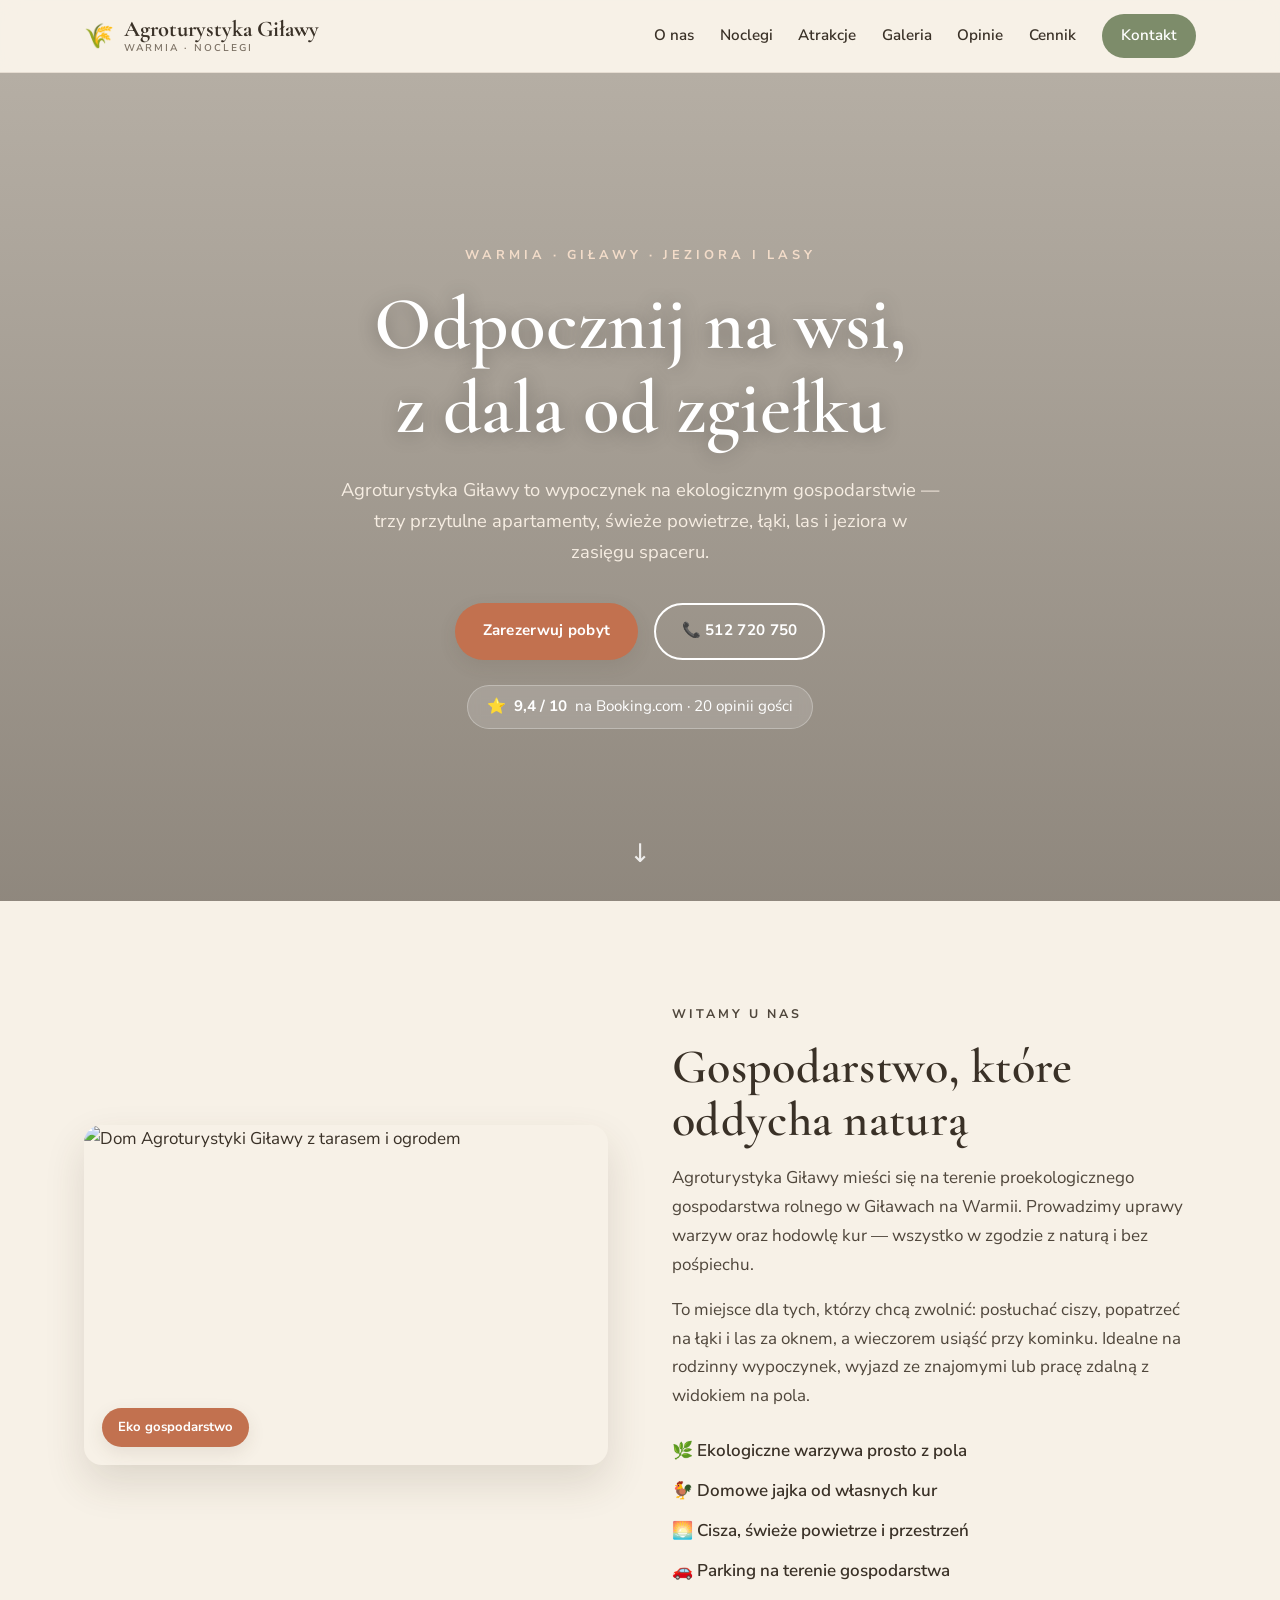
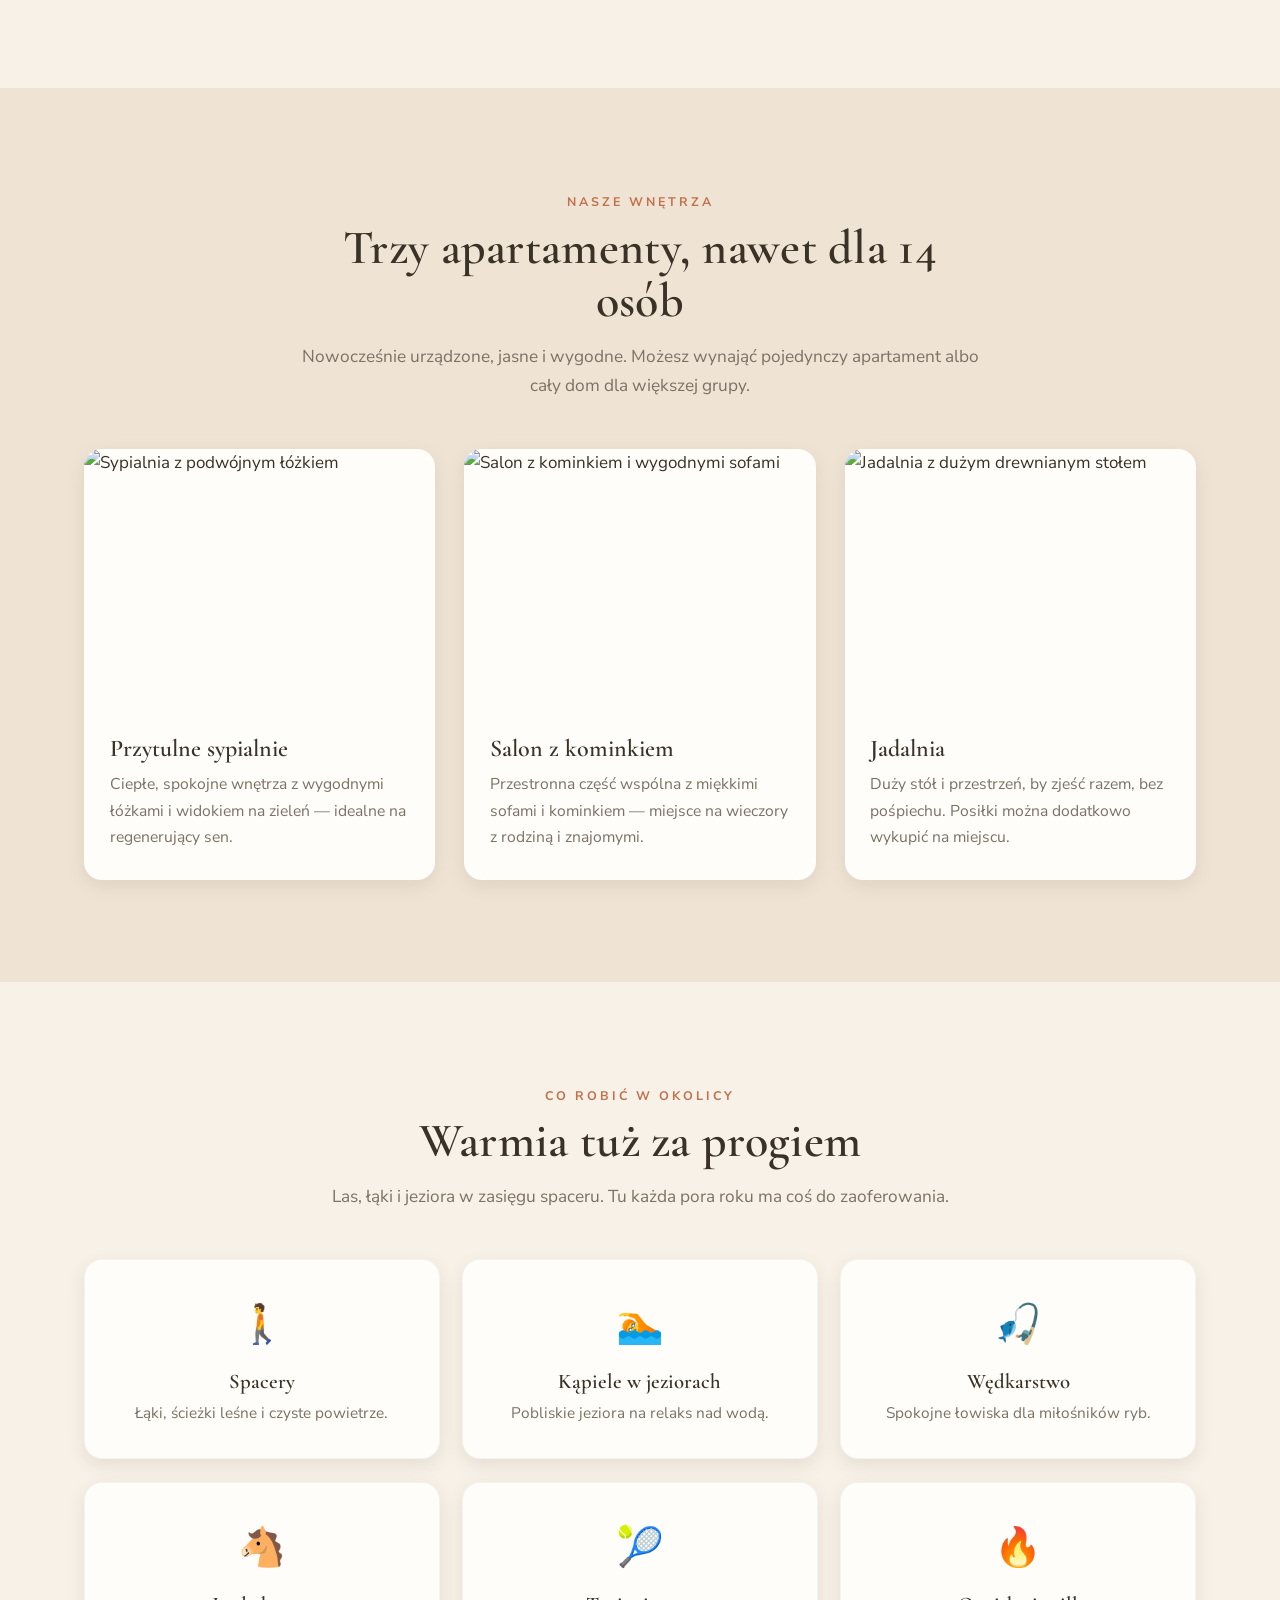
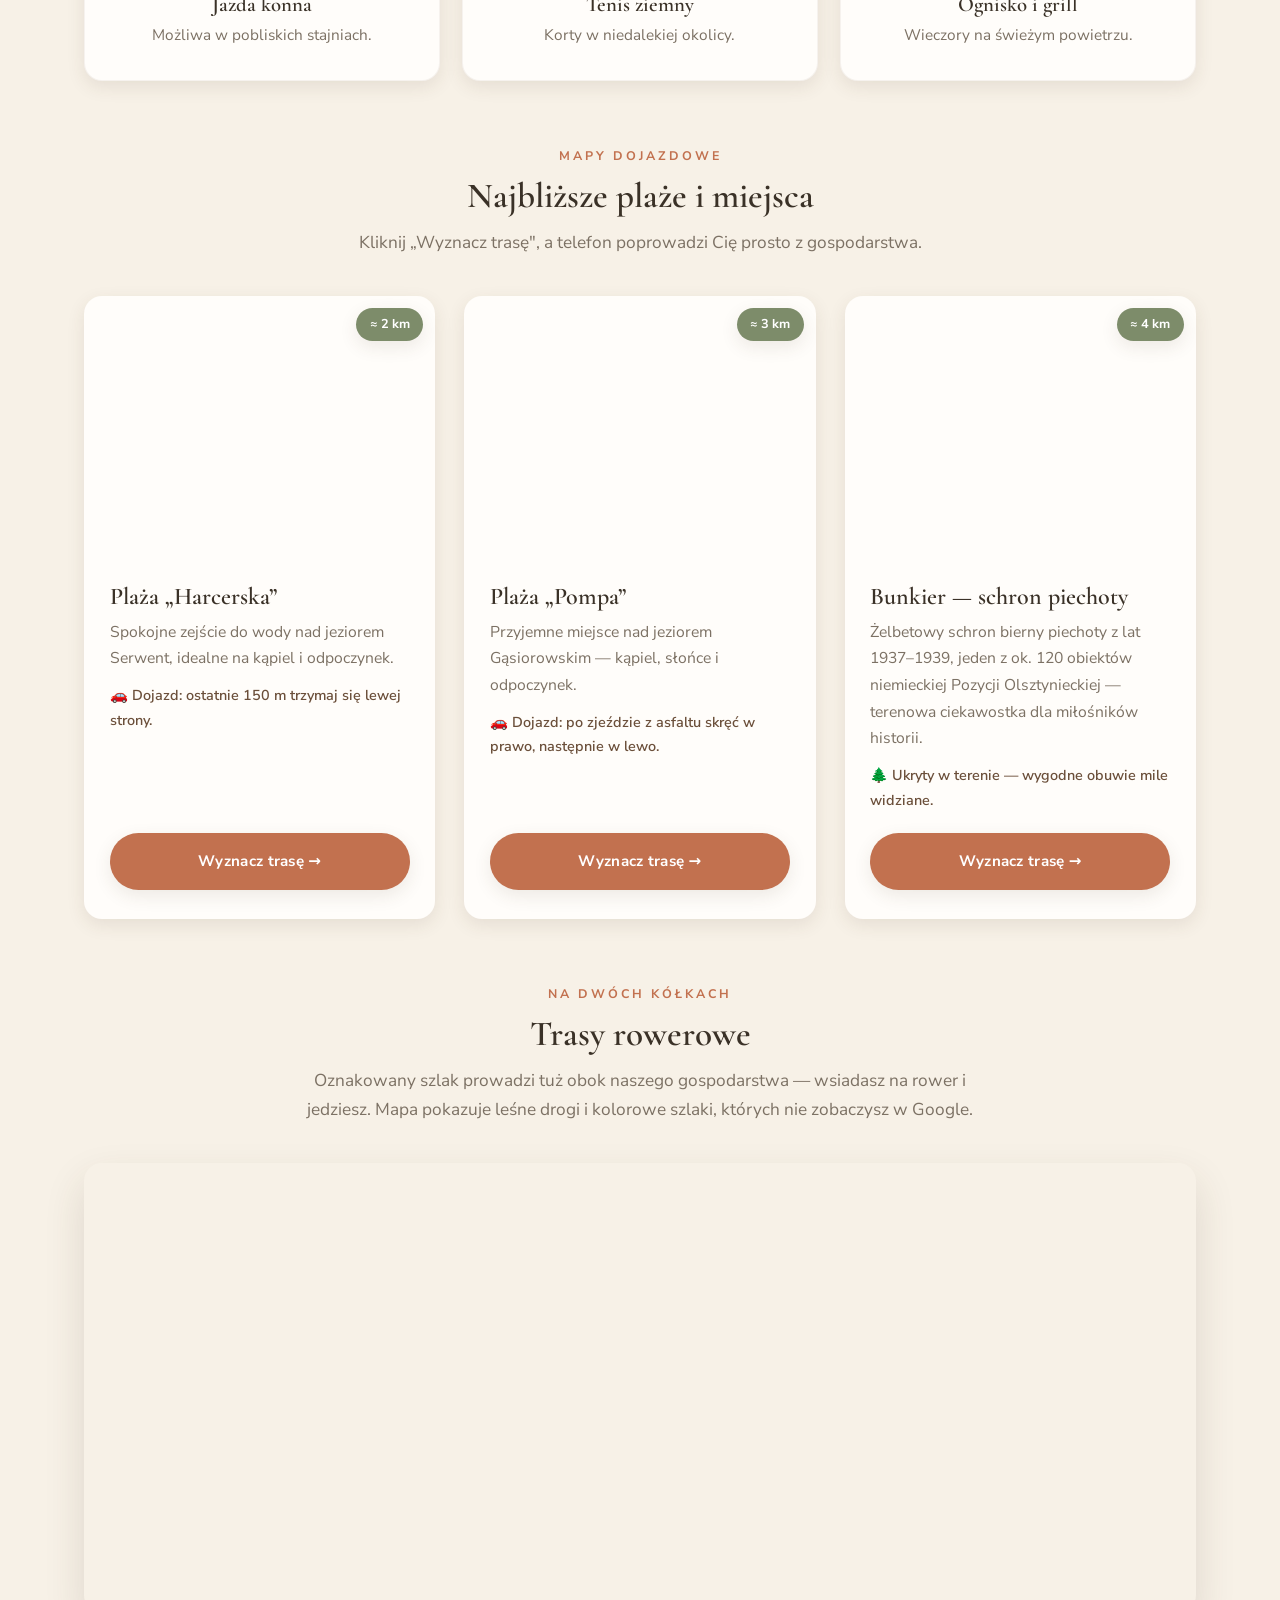
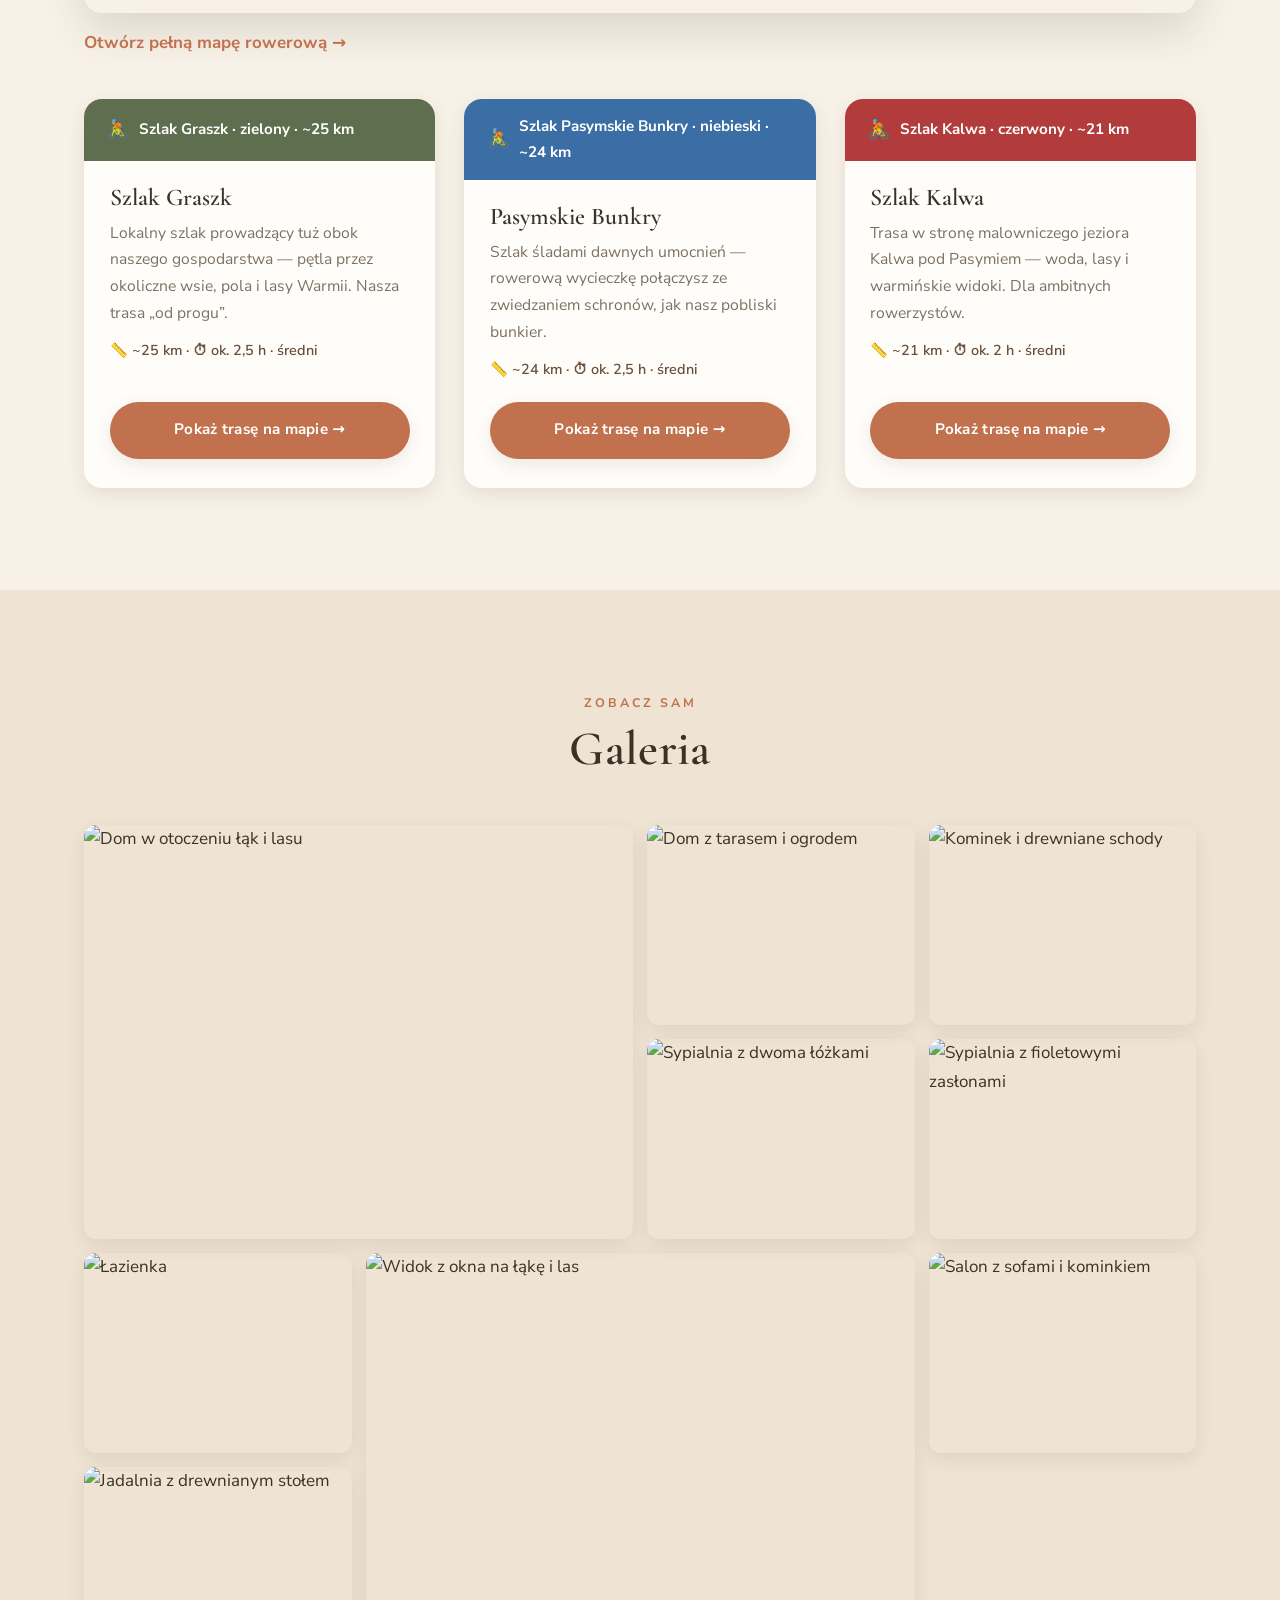
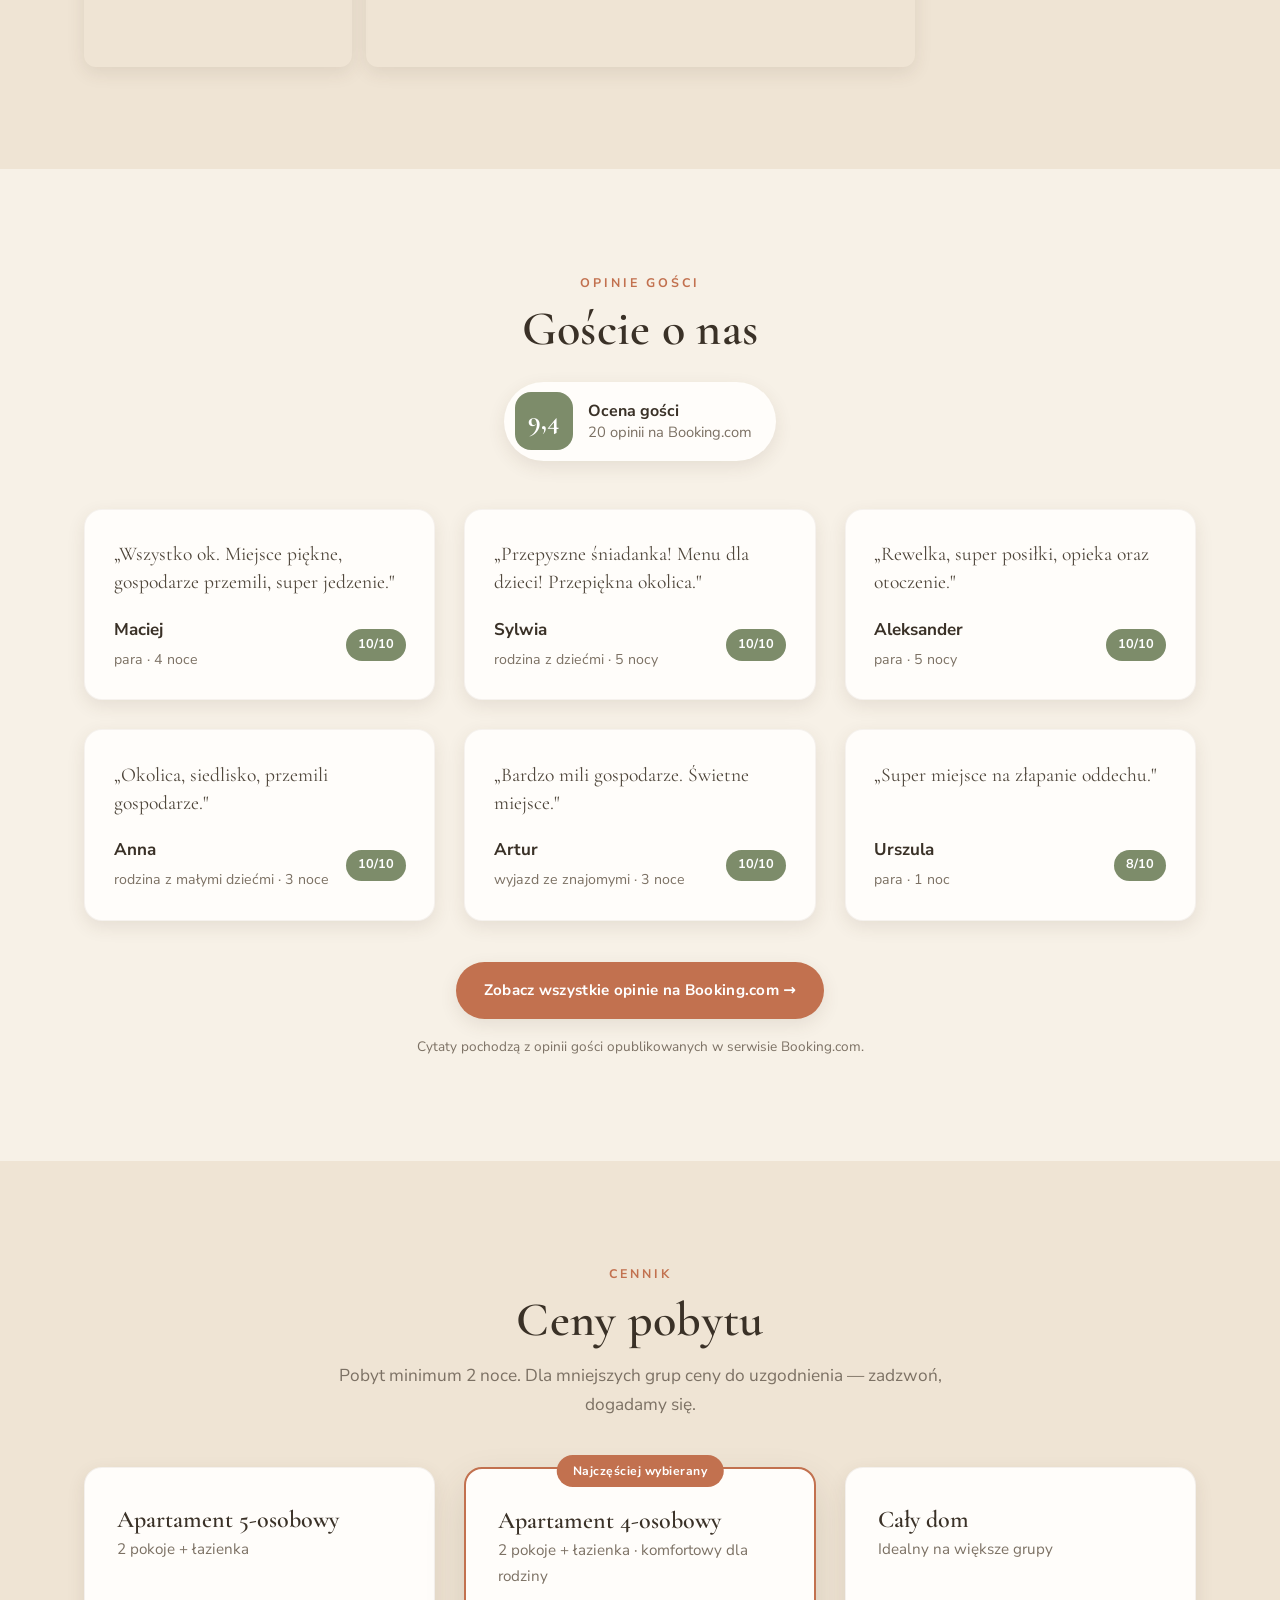
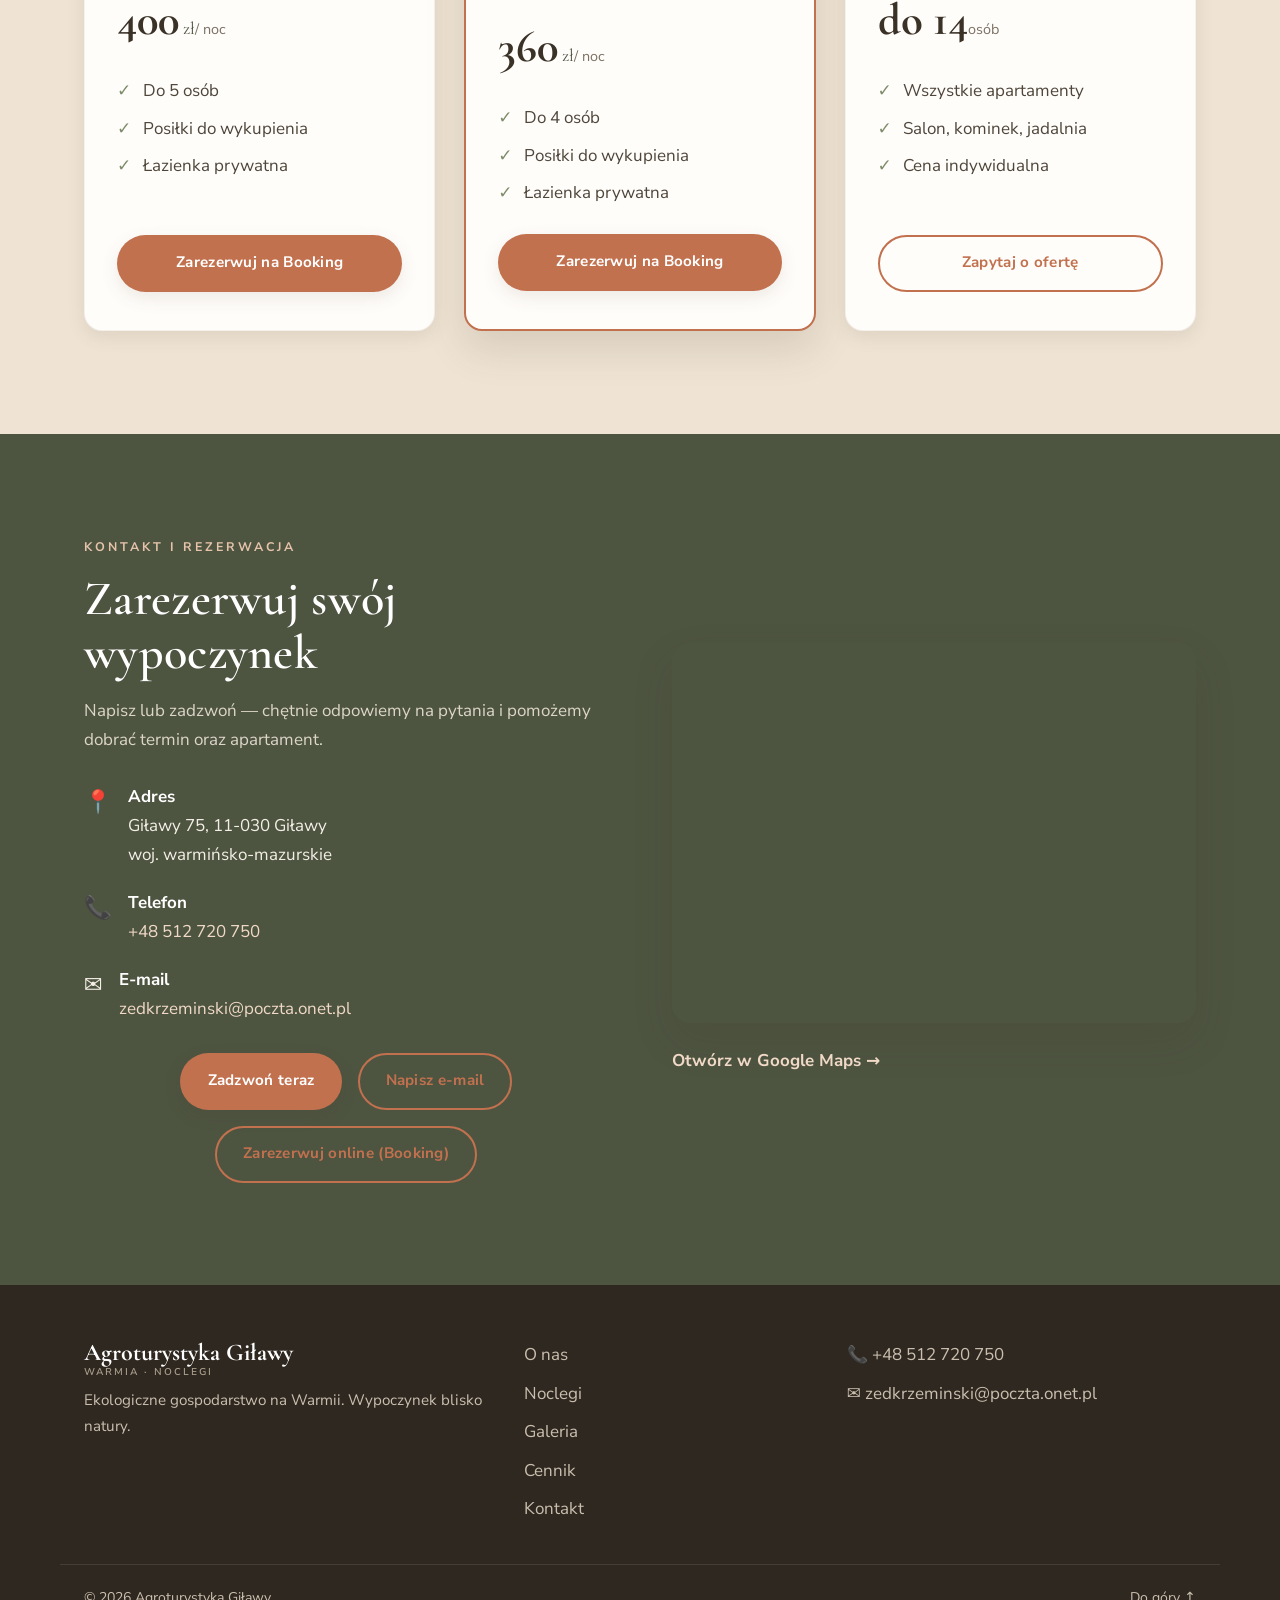
==== index.html @ f8b82af9 "Zmien nazwe z Pod Silosem na Agroturystyka Gilawy" ====
<!DOCTYPE html>
<html lang="pl">
<head>
  <!-- Google tag (gtag.js) -->
  <script async src="https://www.googletagmanager.com/gtag/js?id=AW-17350584286"></script>
  <script>
    window.dataLayer = window.dataLayer || [];
    function gtag(){dataLayer.push(arguments);}
    gtag('js', new Date());

    gtag('config', 'AW-17350584286');
  </script>

  <!-- PostHog -->
  <script>
    !function(t,e){var o,n,p,r;e.__SV||(window.posthog=e,e._i=[],e.init=function(i,s,a){function g(t,e){var o=e.split(".");2==o.length&&(t=t[o[0]],e=o[1]),t[e]=function(){t.push([e].concat(Array.prototype.slice.call(arguments,0)))}}(p=t.createElement("script")).type="text/javascript",p.crossOrigin="anonymous",p.async=!0,p.src=s.api_host.replace(".i.posthog.com","-assets.i.posthog.com")+"/static/array.js",(r=t.getElementsByTagName("script")[0]).parentNode.insertBefore(p,r);var u=e;for(void 0!==a?u=e[a]=[]:a="posthog",u.people=u.people||[],u.toString=function(t){var e="posthog";return"posthog"!==a&&(e+="."+a),t||(e+=" (stub)"),e},u.people.toString=function(){return u.toString(1)+".people (stub)"},o="init capture register register_once register_for_session unregister unregister_for_session getFeatureFlag getFeatureFlagPayload isFeatureEnabled reloadFeatureFlags updateEarlyAccessFeatureEnrollment getEarlyAccessFeatures on onFeatureFlags onSessionId getSurveys getActiveMatchingSurveys renderSurvey canRenderSurvey getNextSurveyStep identify setPersonProperties group resetGroups setPersonPropertiesForFlags resetPersonPropertiesForFlags setGroupPropertiesForFlags resetGroupPropertiesForFlags reset get_distinct_id getGroups get_session_id get_session_replay_url alias set_config startSessionRecording stopSessionRecording sessionRecordingStarted captureException loadToolbar get_property getSessionProperty createPersonProfile opt_in_capturing opt_out_capturing has_opted_in_capturing has_opted_out_capturing clear_opt_in_out_capturing debug getPageViewId".split(" "),n=0;n<o.length;n++)g(u,o[n]);e._i.push([i,s,a])},e.__SV=1)}(document,window.posthog||[]);
    posthog.init('phc_viyBh6a5u47PLYNjKdWkm2vDEg25r6kVnGtECacyVh4t', {
      api_host: 'https://eu.i.posthog.com',
      person_profiles: 'identified_only',
      autocapture: true,
      capture_pageview: true,
      capture_pageleave: true,
      enable_heatmaps: true,
      capture_dead_clicks: true,
      loaded: function (ph) {
        try {
          var params = new URLSearchParams(window.location.search);
          var gclid = params.get('gclid') || params.get('gbraid') || params.get('wbraid');
          var utmSource = params.get('utm_source');
          var sessionProps = {};
          if (gclid) {
            sessionProps.from_google_ads = true;
            sessionProps.gclid = gclid;
          } else if (utmSource && /google|adwords|gads/i.test(utmSource)) {
            sessionProps.from_google_ads = true;
          }
          ['utm_source', 'utm_medium', 'utm_campaign', 'utm_term', 'utm_content'].forEach(function (k) {
            if (params.get(k)) sessionProps[k] = params.get(k);
          });
          if (Object.keys(sessionProps).length > 0) {
            ph.register_for_session(sessionProps);
          }
        } catch (e) {}
      }
    });
  </script>

  <meta charset="UTF-8">
  <meta name="viewport" content="width=device-width, initial-scale=1.0">
  <title>Agroturystyka Giławy — Noclegi i wypoczynek na Warmii</title>
  <meta name="description" content="Agroturystyka Giławy — wypoczynek w Giławach na Warmii. Trzy nowoczesne apartamenty dla 14 osób na ekologicznym gospodarstwie. Jeziora, las, cisza i wypoczynek z dala od miasta.">
  <meta name="keywords" content="Agroturystyka Giławy, nocleg Warmia, Giławy noclegi, agroturystyka Warmia i Mazury, apartamenty Giławy, wypoczynek nad jeziorem">
  <meta name="author" content="Agroturystyka Giławy">

  <!-- Open Graph -->
  <meta property="og:title" content="Agroturystyka Giławy — Wypoczynek na Warmii">
  <meta property="og:description" content="Trzy apartamenty dla 14 osób na ekologicznym gospodarstwie na Warmii. Jeziora, las, cisza.">
  <meta property="og:type" content="website">
  <meta property="og:url" content="https://gilawy.pl/">
  <meta property="og:image" content="https://gilawy.pl/assets/img/foto-06.webp">
  <meta property="og:locale" content="pl_PL">

  <link rel="canonical" href="https://gilawy.pl/">
  <link rel="icon" href="/favicon.ico" sizes="16x16 32x32 48x48">
  <link rel="apple-touch-icon" href="/apple-touch-icon.png">
  <meta name="theme-color" content="#f7f1e7">
  <link rel="preload" as="image" href="assets/img/foto-06.webp">

  <link rel="preconnect" href="https://fonts.googleapis.com">
  <link rel="preconnect" href="https://fonts.gstatic.com" crossorigin>
  <link rel="stylesheet"
        href="https://fonts.googleapis.com/css2?family=Cormorant+Garamond:wght@400;600;700&family=Nunito+Sans:wght@300;400;600&display=swap"
        media="print" onload="this.media='all'">
  <noscript>
    <link rel="stylesheet" href="https://fonts.googleapis.com/css2?family=Cormorant+Garamond:wght@400;600;700&family=Nunito+Sans:wght@300;400;600&display=swap">
  </noscript>
  <link rel="stylesheet" href="assets/css/style.css">

  <!-- Schema.org: lokalny biznes / nocleg -->
  <script type="application/ld+json">
  {
    "@context": "https://schema.org",
    "@type": "LodgingBusiness",
    "name": "Agroturystyka Giławy",
    "description": "Agroturystyka na ekologicznym gospodarstwie rolnym. Trzy apartamenty dla 14 osób, jeziora i lasy Warmii.",
    "image": "https://gilawy.pl/assets/img/foto-06.webp",
    "url": "https://gilawy.pl/",
    "sameAs": ["https://www.booking.com/hotel/pl/agroturystyka-gilawy.pl.html"],
    "telephone": "+48512720750",
    "email": "zedkrzeminski@poczta.onet.pl",
    "address": {
      "@type": "PostalAddress",
      "streetAddress": "Giławy 75",
      "postalCode": "11-030",
      "addressLocality": "Giławy",
      "addressRegion": "warmińsko-mazurskie",
      "addressCountry": "PL"
    },
    "petsAllowed": true,
    "numberOfRooms": 3,
    "aggregateRating": {
      "@type": "AggregateRating",
      "ratingValue": "9.4",
      "bestRating": "10",
      "reviewCount": "20"
    }
  }
  </script>
</head>
<body>

  <!-- ===== NAGŁÓWEK / NAWIGACJA ===== -->
  <header class="site-header" id="top">
    <div class="container nav-wrap">
      <a href="#top" class="brand">
        <span class="brand-mark">🌾</span>
        <span class="brand-text">Agroturystyka&nbsp;Giławy<small>Warmia · Noclegi</small></span>
      </a>
      <nav class="nav" id="nav">
        <a href="#o-nas">O nas</a>
        <a href="#noclegi">Noclegi</a>
        <a href="#atrakcje">Atrakcje</a>
        <a href="#galeria">Galeria</a>
        <a href="#opinie">Opinie</a>
        <a href="#cennik">Cennik</a>
        <a href="#kontakt" class="nav-cta">Kontakt</a>
      </nav>
      <button class="nav-toggle" id="navToggle" aria-label="Otwórz menu" aria-expanded="false">
        <span></span><span></span><span></span>
      </button>
    </div>
  </header>

  <!-- ===== HERO ===== -->
  <section class="hero">
    <div class="hero-overlay"></div>
    <div class="container hero-inner">
      <p class="hero-kicker">Warmia · Giławy · jeziora i lasy</p>
      <h1>Odpocznij na wsi,<br>z dala od zgiełku</h1>
      <p class="hero-lead">Agroturystyka Giławy to wypoczynek na ekologicznym gospodarstwie — trzy przytulne apartamenty, świeże powietrze, łąki, las i jeziora w zasięgu spaceru.</p>
      <div class="hero-actions">
        <a href="#kontakt" class="btn btn-primary">Zarezerwuj pobyt</a>
        <a href="tel:+48512720750" class="btn btn-ghost">📞 512 720 750</a>
      </div>
      <a href="#opinie" class="hero-trust">⭐ <strong>9,4&nbsp;/&nbsp;10</strong> na Booking.com · 20 opinii gości</a>
    </div>
    <a href="#o-nas" class="hero-scroll" aria-label="Przewiń w dół">↓</a>
  </section>

  <!-- ===== O NAS ===== -->
  <section class="section" id="o-nas">
    <div class="container split">
      <div class="split-media">
        <img src="assets/img/foto-05.webp" alt="Dom Agroturystyki Giławy z tarasem i ogrodem" loading="lazy">
        <span class="media-badge">Eko gospodarstwo</span>
      </div>
      <div class="split-text">
        <p class="kicker">Witamy u nas</p>
        <h2>Gospodarstwo, które oddycha naturą</h2>
        <p>Agroturystyka Giławy mieści się na terenie proekologicznego gospodarstwa rolnego w Giławach na Warmii. Prowadzimy uprawy warzyw oraz hodowlę kur — wszystko w zgodzie z naturą i bez pośpiechu.</p>
        <p>To miejsce dla tych, którzy chcą zwolnić: posłuchać ciszy, popatrzeć na łąki i las za oknem, a wieczorem usiąść przy kominku. Idealne na rodzinny wypoczynek, wyjazd ze znajomymi lub pracę zdalną z widokiem na pola.</p>
        <ul class="feature-list">
          <li>🌿 Ekologiczne warzywa prosto z pola</li>
          <li>🐓 Domowe jajka od własnych kur</li>
          <li>🌅 Cisza, świeże powietrze i przestrzeń</li>
          <li>🚗 Parking na terenie gospodarstwa</li>
        </ul>
      </div>
    </div>
  </section>

  <!-- ===== NOCLEGI ===== -->
  <section class="section section-alt" id="noclegi">
    <div class="container">
      <div class="section-head">
        <p class="kicker">Nasze wnętrza</p>
        <h2>Trzy apartamenty, nawet dla 14 osób</h2>
        <p class="section-sub">Nowocześnie urządzone, jasne i wygodne. Możesz wynająć pojedynczy apartament albo cały dom dla większej grupy.</p>
      </div>
      <div class="cards">
        <article class="card">
          <div class="card-media"><img src="assets/img/foto-09.webp" alt="Sypialnia z podwójnym łóżkiem" loading="lazy"></div>
          <div class="card-body">
            <h3>Przytulne sypialnie</h3>
            <p>Ciepłe, spokojne wnętrza z wygodnymi łóżkami i widokiem na zieleń — idealne na regenerujący sen.</p>
          </div>
        </article>
        <article class="card">
          <div class="card-media"><img src="assets/img/foto-02.webp" alt="Salon z kominkiem i wygodnymi sofami" loading="lazy"></div>
          <div class="card-body">
            <h3>Salon z kominkiem</h3>
            <p>Przestronna część wspólna z miękkimi sofami i kominkiem — miejsce na wieczory z rodziną i znajomymi.</p>
          </div>
        </article>
        <article class="card">
          <div class="card-media"><img src="assets/img/foto-03.webp" alt="Jadalnia z dużym drewnianym stołem" loading="lazy"></div>
          <div class="card-body">
            <h3>Jadalnia</h3>
            <p>Duży stół i przestrzeń, by zjeść razem, bez pośpiechu. Posiłki można dodatkowo wykupić na miejscu.</p>
          </div>
        </article>
      </div>
    </div>
  </section>

  <!-- ===== ATRAKCJE ===== -->
  <section class="section" id="atrakcje">
    <div class="container">
      <div class="section-head">
        <p class="kicker">Co robić w okolicy</p>
        <h2>Warmia tuż za progiem</h2>
        <p class="section-sub">Las, łąki i jeziora w zasięgu spaceru. Tu każda pora roku ma coś do zaoferowania.</p>
      </div>
      <div class="amen-grid">
        <div class="amen"><span class="amen-ico">🚶</span><h3>Spacery</h3><p>Łąki, ścieżki leśne i czyste powietrze.</p></div>
        <div class="amen"><span class="amen-ico">🏊</span><h3>Kąpiele w jeziorach</h3><p>Pobliskie jeziora na relaks nad wodą.</p></div>
        <div class="amen"><span class="amen-ico">🎣</span><h3>Wędkarstwo</h3><p>Spokojne łowiska dla miłośników ryb.</p></div>
        <div class="amen"><span class="amen-ico">🐴</span><h3>Jazda konna</h3><p>Możliwa w pobliskich stajniach.</p></div>
        <div class="amen"><span class="amen-ico">🎾</span><h3>Tenis ziemny</h3><p>Korty w niedalekiej okolicy.</p></div>
        <div class="amen"><span class="amen-ico">🔥</span><h3>Ognisko i grill</h3><p>Wieczory na świeżym powietrzu.</p></div>
      </div>

      <div class="places-head">
        <p class="kicker">Mapy dojazdowe</p>
        <h3>Najbliższe plaże i miejsca</h3>
        <p class="section-sub">Kliknij „Wyznacz trasę", a telefon poprowadzi Cię prosto z gospodarstwa.</p>
      </div>
      <div class="places">
        <article class="place-card">
          <div class="place-media">
            <iframe title="Mapa — plaża Harcerska"
              src="https://www.openstreetmap.org/export/embed.html?bbox=20.7501%2C53.7255%2C20.7701%2C53.7375&amp;layer=mapnik&amp;marker=53.731507%2C20.760133"
              loading="lazy"></iframe>
            <span class="place-dist">≈ 2 km</span>
          </div>
          <div class="place-body">
            <h3>Plaża „Harcerska”</h3>
            <p>Spokojne zejście do wody nad jeziorem Serwent, idealne na kąpiel i odpoczynek.
              <span class="place-tip">🚗 Dojazd: ostatnie 150 m trzymaj się lewej strony.</span>
            </p>
            <a class="btn btn-primary btn-block" target="_blank" rel="noopener"
               href="https://www.google.com/maps/dir/?api=1&amp;destination=53.731507,20.760133">Wyznacz trasę →</a>
          </div>
        </article>

        <article class="place-card">
          <div class="place-media">
            <iframe title="Mapa — plaża Pompa"
              src="https://www.openstreetmap.org/export/embed.html?bbox=20.8119%2C53.7080%2C20.8319%2C53.7200&amp;layer=mapnik&amp;marker=53.713956%2C20.821942"
              loading="lazy"></iframe>
            <span class="place-dist">≈ 3 km</span>
          </div>
          <div class="place-body">
            <h3>Plaża „Pompa”</h3>
            <p>Przyjemne miejsce nad jeziorem Gąsiorowskim — kąpiel, słońce i odpoczynek.
              <span class="place-tip">🚗 Dojazd: po zjeździe z asfaltu skręć w prawo, następnie w lewo.</span>
            </p>
            <a class="btn btn-primary btn-block" target="_blank" rel="noopener"
               href="https://www.google.com/maps/dir/?api=1&amp;destination=53.713956,20.821942">Wyznacz trasę →</a>
          </div>
        </article>

        <article class="place-card">
          <div class="place-media">
            <iframe title="Mapa — bunkier, schron bierny piechoty"
              src="https://www.openstreetmap.org/export/embed.html?bbox=20.7426%2C53.6917%2C20.7626%2C53.7037&amp;layer=mapnik&amp;marker=53.6976509%2C20.752569"
              loading="lazy"></iframe>
            <span class="place-dist">≈ 4 km</span>
          </div>
          <div class="place-body">
            <h3>Bunkier — schron piechoty</h3>
            <p>Żelbetowy schron bierny piechoty z lat 1937–1939, jeden z ok. 120 obiektów niemieckiej Pozycji Olsztynieckiej — terenowa ciekawostka dla miłośników historii.
              <span class="place-tip">🌲 Ukryty w terenie — wygodne obuwie mile widziane.</span>
            </p>
            <a class="btn btn-primary btn-block" target="_blank" rel="noopener"
               href="https://www.google.com/maps/dir/?api=1&amp;destination=53.6976509,20.752569">Wyznacz trasę →</a>
          </div>
        </article>
      </div>

      <div class="places-head">
        <p class="kicker">Na dwóch kółkach</p>
        <h3>Trasy rowerowe</h3>
        <p class="section-sub">Oznakowany szlak prowadzi tuż obok naszego gospodarstwa — wsiadasz na rower i jedziesz. Mapa pokazuje leśne drogi i kolorowe szlaki, których nie zobaczysz w Google.</p>
      </div>
      <div class="bike-map">
        <iframe title="Mapa rowerowa okolic Giław (CyclOSM)"
          src="https://www.openstreetmap.org/export/embed.html?bbox=20.6600%2C53.6300%2C20.9200%2C53.7900&amp;layer=cyclosm&amp;marker=53.7265%2C20.7880"
          loading="lazy"></iframe>
      </div>
      <a class="bike-maplink" href="https://www.cyclosm.org/#map=13/53.7265/20.7880/cyclosm" target="_blank" rel="noopener">Otwórz pełną mapę rowerową →</a>

      <div class="places">
        <article class="place-card route-card">
          <div class="route-band route-green"><span class="route-ico">🚴</span> Szlak Graszk · zielony · ~25 km</div>
          <div class="place-body">
            <h3>Szlak Graszk</h3>
            <p>Lokalny szlak prowadzący tuż obok naszego gospodarstwa — pętla przez okoliczne wsie, pola i lasy Warmii. Nasza trasa „od progu”.
              <span class="place-tip">📏 ~25 km · ⏱ ok. 2,5 h · średni</span>
            </p>
            <a class="btn btn-primary btn-block" target="_blank" rel="noopener"
               href="https://cycling.waymarkedtrails.org/#route?id=8314990">Pokaż trasę na mapie →</a>
          </div>
        </article>

        <article class="place-card route-card">
          <div class="route-band route-blue"><span class="route-ico">🚴</span> Szlak Pasymskie Bunkry · niebieski · ~24 km</div>
          <div class="place-body">
            <h3>Pasymskie Bunkry</h3>
            <p>Szlak śladami dawnych umocnień — rowerową wycieczkę połączysz ze zwiedzaniem schronów, jak nasz pobliski bunkier.
              <span class="place-tip">📏 ~24 km · ⏱ ok. 2,5 h · średni</span>
            </p>
            <a class="btn btn-primary btn-block" target="_blank" rel="noopener"
               href="https://cycling.waymarkedtrails.org/#route?id=8300332">Pokaż trasę na mapie →</a>
          </div>
        </article>

        <article class="place-card route-card">
          <div class="route-band route-red"><span class="route-ico">🚴</span> Szlak Kalwa · czerwony · ~21 km</div>
          <div class="place-body">
            <h3>Szlak Kalwa</h3>
            <p>Trasa w stronę malowniczego jeziora Kalwa pod Pasymiem — woda, lasy i warmińskie widoki. Dla ambitnych rowerzystów.
              <span class="place-tip">📏 ~21 km · ⏱ ok. 2 h · średni</span>
            </p>
            <a class="btn btn-primary btn-block" target="_blank" rel="noopener"
               href="https://cycling.waymarkedtrails.org/#route?id=8309936">Pokaż trasę na mapie →</a>
          </div>
        </article>
      </div>
    </div>
  </section>

  <!-- ===== GALERIA ===== -->
  <section class="section section-alt" id="galeria">
    <div class="container">
      <div class="section-head">
        <p class="kicker">Zobacz sam</p>
        <h2>Galeria</h2>
      </div>
      <div class="gallery" id="gallery">
        <a href="assets/img/foto-06.webp" class="g-item g-wide"><img src="assets/img/foto-06.webp" alt="Dom w otoczeniu łąk i lasu" loading="lazy"></a>
        <a href="assets/img/foto-05.webp" class="g-item"><img src="assets/img/foto-05.webp" alt="Dom z tarasem i ogrodem" loading="lazy"></a>
        <a href="assets/img/foto-04.webp" class="g-item"><img src="assets/img/foto-04.webp" alt="Kominek i drewniane schody" loading="lazy"></a>
        <a href="assets/img/foto-01.webp" class="g-item"><img src="assets/img/foto-01.webp" alt="Sypialnia z dwoma łóżkami" loading="lazy"></a>
        <a href="assets/img/foto-09.webp" class="g-item"><img src="assets/img/foto-09.webp" alt="Sypialnia z fioletowymi zasłonami" loading="lazy"></a>
        <a href="assets/img/foto-07.webp" class="g-item"><img src="assets/img/foto-07.webp" alt="Łazienka" loading="lazy"></a>
        <a href="assets/img/foto-08.webp" class="g-item g-wide"><img src="assets/img/foto-08.webp" alt="Widok z okna na łąkę i las" loading="lazy"></a>
        <a href="assets/img/foto-02.webp" class="g-item"><img src="assets/img/foto-02.webp" alt="Salon z sofami i kominkiem" loading="lazy"></a>
        <a href="assets/img/foto-03.webp" class="g-item"><img src="assets/img/foto-03.webp" alt="Jadalnia z drewnianym stołem" loading="lazy"></a>
      </div>
    </div>
  </section>

  <!-- ===== OPINIE ===== -->
  <section class="section" id="opinie">
    <div class="container">
      <div class="section-head">
        <p class="kicker">Opinie gości</p>
        <h2>Goście o nas</h2>
        <div class="score-badge">
          <span class="score-num">9,4</span>
          <div class="score-meta"><strong>Ocena gości</strong>20 opinii na Booking.com</div>
        </div>
      </div>
      <div class="reviews">
        <figure class="review-card">
          <blockquote>„Wszystko ok. Miejsce piękne, gospodarze przemili, super jedzenie."</blockquote>
          <figcaption>
            <div><strong>Maciej</strong><small>para · 4 noce</small></div>
            <span class="review-score">10/10</span>
          </figcaption>
        </figure>
        <figure class="review-card">
          <blockquote>„Przepyszne śniadanka! Menu dla dzieci! Przepiękna okolica."</blockquote>
          <figcaption>
            <div><strong>Sylwia</strong><small>rodzina z dziećmi · 5 nocy</small></div>
            <span class="review-score">10/10</span>
          </figcaption>
        </figure>
        <figure class="review-card">
          <blockquote>„Rewelka, super posiłki, opieka oraz otoczenie."</blockquote>
          <figcaption>
            <div><strong>Aleksander</strong><small>para · 5 nocy</small></div>
            <span class="review-score">10/10</span>
          </figcaption>
        </figure>
        <figure class="review-card">
          <blockquote>„Okolica, siedlisko, przemili gospodarze."</blockquote>
          <figcaption>
            <div><strong>Anna</strong><small>rodzina z małymi dziećmi · 3 noce</small></div>
            <span class="review-score">10/10</span>
          </figcaption>
        </figure>
        <figure class="review-card">
          <blockquote>„Bardzo mili gospodarze. Świetne miejsce."</blockquote>
          <figcaption>
            <div><strong>Artur</strong><small>wyjazd ze znajomymi · 3 noce</small></div>
            <span class="review-score">10/10</span>
          </figcaption>
        </figure>
        <figure class="review-card">
          <blockquote>„Super miejsce na złapanie oddechu."</blockquote>
          <figcaption>
            <div><strong>Urszula</strong><small>para · 1 noc</small></div>
            <span class="review-score">8/10</span>
          </figcaption>
        </figure>
      </div>
      <div class="reviews-foot">
        <a class="btn btn-primary js-book-booking" target="_blank" rel="noopener"
           href="https://www.booking.com/hotel/pl/agroturystyka-gilawy.pl.html#tab-reviews">Zobacz wszystkie opinie na Booking.com →</a>
        <p class="reviews-src">Cytaty pochodzą z opinii gości opublikowanych w serwisie Booking.com.</p>
      </div>
    </div>
  </section>

  <!-- ===== CENNIK ===== -->
  <section class="section section-alt" id="cennik">
    <div class="container">
      <div class="section-head">
        <p class="kicker">Cennik</p>
        <h2>Ceny pobytu</h2>
        <p class="section-sub">Pobyt minimum 2 noce. Dla mniejszych grup ceny do uzgodnienia — zadzwoń, dogadamy się.</p>
      </div>
      <div class="price-grid">
        <div class="price-card">
          <h3>Apartament 5-osobowy</h3>
          <p class="price-meta">2 pokoje + łazienka</p>
          <p class="price"><span>400</span> zł<small>/ noc</small></p>
          <ul>
            <li>Do 5 osób</li>
            <li>Posiłki do wykupienia</li>
            <li>Łazienka prywatna</li>
          </ul>
          <a href="https://www.booking.com/hotel/pl/agroturystyka-gilawy.pl.html" class="btn btn-primary btn-block js-book-booking" target="_blank" rel="noopener">Zarezerwuj na Booking</a>
        </div>
        <div class="price-card price-card--featured">
          <span class="price-tag">Najczęściej wybierany</span>
          <h3>Apartament 4-osobowy</h3>
          <p class="price-meta">2 pokoje + łazienka · komfortowy dla rodziny</p>
          <p class="price"><span>360</span> zł<small>/ noc</small></p>
          <ul>
            <li>Do 4 osób</li>
            <li>Posiłki do wykupienia</li>
            <li>Łazienka prywatna</li>
          </ul>
          <a href="https://www.booking.com/hotel/pl/agroturystyka-gilawy.pl.html" class="btn btn-primary btn-block js-book-booking" target="_blank" rel="noopener">Zarezerwuj na Booking</a>
        </div>
        <div class="price-card">
          <h3>Cały dom</h3>
          <p class="price-meta">Idealny na większe grupy</p>
          <p class="price"><span>do 14</span><small>osób</small></p>
          <ul>
            <li>Wszystkie apartamenty</li>
            <li>Salon, kominek, jadalnia</li>
            <li>Cena indywidualna</li>
          </ul>
          <a href="#kontakt" class="btn btn-ghost btn-block">Zapytaj o ofertę</a>
        </div>
      </div>
    </div>
  </section>

  <!-- ===== KONTAKT ===== -->
  <section class="section section-contact" id="kontakt">
    <div class="container split">
      <div class="split-text">
        <p class="kicker">Kontakt i rezerwacja</p>
        <h2>Zarezerwuj swój wypoczynek</h2>
        <p>Napisz lub zadzwoń — chętnie odpowiemy na pytania i pomożemy dobrać termin oraz apartament.</p>
        <ul class="contact-list">
          <li><span>📍</span> <div><strong>Adres</strong><br>Giławy 75, 11-030 Giławy<br>woj. warmińsko-mazurskie</div></li>
          <li><span>📞</span> <div><strong>Telefon</strong><br><a href="tel:+48512720750">+48 512 720 750</a></div></li>
          <li><span>✉️</span> <div><strong>E-mail</strong><br><a href="mailto:zedkrzeminski@poczta.onet.pl">zedkrzeminski@poczta.onet.pl</a></div></li>
        </ul>
        <div class="hero-actions">
          <a href="tel:+48512720750" class="btn btn-primary">Zadzwoń teraz</a>
          <a href="mailto:zedkrzeminski@poczta.onet.pl?subject=Zapytanie%20o%20rezerwacj%C4%99%20-%20Agroturystyka%20Gi%C5%82awy" class="btn btn-ghost">Napisz e-mail</a>
          <a href="https://www.booking.com/hotel/pl/agroturystyka-gilawy.pl.html" class="btn btn-ghost js-book-booking" target="_blank" rel="noopener">Zarezerwuj online (Booking)</a>
        </div>
      </div>
      <div class="split-media">
        <iframe
          title="Mapa — Giławy"
          src="https://www.openstreetmap.org/export/embed.html?bbox=20.743%2C53.705%2C20.833%2C53.748&amp;layer=mapnik&amp;marker=53.7265%2C20.7880"
          class="map-frame" loading="lazy"></iframe>
        <a class="map-link" href="https://www.google.com/maps/search/?api=1&query=53.72653514861423%2C20.7880292513791" target="_blank" rel="noopener">Otwórz w Google Maps →</a>
      </div>
    </div>
  </section>

  <!-- ===== STOPKA ===== -->
  <footer class="site-footer">
    <div class="container footer-wrap">
      <div>
        <p class="brand-text footer-brand">Agroturystyka Giławy<small>Warmia · Noclegi</small></p>
        <p class="footer-note">Ekologiczne gospodarstwo na Warmii. Wypoczynek blisko natury.</p>
      </div>
      <div class="footer-links">
        <a href="#o-nas">O nas</a>
        <a href="#noclegi">Noclegi</a>
        <a href="#galeria">Galeria</a>
        <a href="#cennik">Cennik</a>
        <a href="#kontakt">Kontakt</a>
      </div>
      <div class="footer-contact">
        <a href="tel:+48512720750">📞 +48 512 720 750</a>
        <a href="mailto:zedkrzeminski@poczta.onet.pl">✉️ zedkrzeminski@poczta.onet.pl</a>
      </div>
    </div>
    <div class="container footer-bottom">
      <span>© <span id="year"></span> Agroturystyka Giławy</span>
      <a href="#top">Do góry ↑</a>
    </div>
  </footer>

  <!-- ===== LIGHTBOX ===== -->
  <div class="lightbox" id="lightbox" aria-hidden="true">
    <button class="lb-close" id="lbClose" aria-label="Zamknij">×</button>
    <button class="lb-prev" id="lbPrev" aria-label="Poprzednie">‹</button>
    <img src="" alt="" id="lbImg">
    <button class="lb-next" id="lbNext" aria-label="Następne">›</button>
  </div>

  <a href="tel:+48512720750" class="fab-call" aria-label="Zadzwoń">📞</a>

  <script defer src="assets/js/main.js"></script>

  <!-- GoatCounter analytics -->
  <script data-goatcounter="https://gilawy.goatcounter.com/count"
          async src="//gc.zgo.at/count.js"></script>

  <!-- Google Ads: konwersje (telefon + Booking) -->
  <script>
    function gilawyTrackConversion(sendTo) {
      if (typeof gtag === 'function') {
        gtag('event', 'conversion', { 'send_to': sendTo });
      }
    }
    document.addEventListener('DOMContentLoaded', function () {
      function phCapture(eventName, props) {
        if (window.posthog && typeof window.posthog.capture === 'function') {
          window.posthog.capture(eventName, props || {});
        }
      }
      // Kliknięcie w numer telefonu
      document.querySelectorAll('a[href^="tel:"]').forEach(function (link) {
        link.addEventListener('click', function () {
          gilawyTrackConversion('AW-17350584286/WjOwCJOV_b8cEN7Ps9FA');
          phCapture('klik_telefon', {
            href: link.getAttribute('href'),
            label: (link.textContent || '').trim(),
            section: (link.closest('section, header, footer') || {}).id || link.className || 'page'
          });
        });
      });
      // Kliknięcie w adres e-mail
      document.querySelectorAll('a[href^="mailto:"]').forEach(function (link) {
        link.addEventListener('click', function () {
          phCapture('klik_email', {
            href: link.getAttribute('href'),
            label: (link.textContent || '').trim()
          });
        });
      });
      // Kliknięcie "Zarezerwuj online (Booking)" lub opinie Booking
      document.querySelectorAll('.js-book-booking').forEach(function (link) {
        link.addEventListener('click', function () {
          gilawyTrackConversion('AW-17350584286/6HXTCPCo_r8cEN7Ps9FA');
          phCapture('klik_booking', {
            href: link.getAttribute('href'),
            label: (link.textContent || '').trim()
          });
        });
      });
      // Kliknięcie w mapy dojazdowe / trasy rowerowe
      document.querySelectorAll('.place-card a[href^="http"], .bike-maplink, .map-link').forEach(function (link) {
        link.addEventListener('click', function () {
          var card = link.closest('.place-card');
          var title = card && card.querySelector('h3') ? card.querySelector('h3').textContent.trim() : (link.textContent || '').trim();
          phCapture('klik_mapa_trasa', {
            miejsce: title,
            href: link.getAttribute('href')
          });
        });
      });
      // Kliknięcie w zdjęcia w galerii
      document.querySelectorAll('#gallery .g-item').forEach(function (link, idx) {
        link.addEventListener('click', function () {
          var img = link.querySelector('img');
          phCapture('klik_galeria_zdjecie', {
            index: idx + 1,
            src: link.getAttribute('href'),
            alt: img ? img.alt : ''
          });
        });
      });
      // Kliknięcie w cenniku ("Zapytaj o termin / ofertę")
      document.querySelectorAll('.price-card a.btn').forEach(function (link) {
        link.addEventListener('click', function () {
          var card = link.closest('.price-card');
          var wariant = card && card.querySelector('h3') ? card.querySelector('h3').textContent.trim() : '';
          phCapture('klik_cennik', {
            wariant: wariant,
            label: (link.textContent || '').trim()
          });
        });
      });
      // Kliknięcie w nawigację / kotwice sekcji
      document.querySelectorAll('a[href^="#"]').forEach(function (link) {
        link.addEventListener('click', function () {
          phCapture('klik_nawigacja', {
            cel: link.getAttribute('href'),
            label: (link.textContent || '').trim()
          });
        });
      });
    });
  </script>
</body>
</html>
---- assets/css/style.css ----
/* ===========================================================
   Agroturystyka Giławy
   Styl: przytulny / boho · paleta natury
   =========================================================== */

:root {
  --cream:      #f7f1e7;
  --sand:       #efe4d4;
  --terracotta: #c2714f;
  --terracotta-dark: #a85b3c;
  --sage:       #7d8c6a;
  --sage-dark:  #5f6e4f;
  --olive:      #4d5440;
  --brown:      #6b4f3a;
  --ink:        #3a3127;
  --muted:      #7c7164;
  --white:      #fffdfa;
  --shadow:     0 18px 40px rgba(74, 56, 38, .14);
  --shadow-sm:  0 6px 18px rgba(74, 56, 38, .10);
  --radius:     18px;
  --radius-sm:  12px;
  --maxw:       1160px;
  --serif: "Cormorant Garamond", Georgia, serif;
  --sans:  "Nunito Sans", system-ui, -apple-system, sans-serif;
}

* { box-sizing: border-box; margin: 0; padding: 0; }

html { scroll-behavior: smooth; scroll-padding-top: 80px; }

body {
  font-family: var(--sans);
  color: var(--ink);
  background: var(--cream);
  line-height: 1.7;
  font-size: 17px;
  -webkit-font-smoothing: antialiased;
}

img { max-width: 100%; display: block; }
a { color: inherit; text-decoration: none; }

.container { width: 100%; max-width: var(--maxw); margin-inline: auto; padding-inline: 24px; }

h1, h2, h3 { font-family: var(--serif); font-weight: 600; line-height: 1.12; color: var(--ink); }
h2 { font-size: clamp(2rem, 4vw, 3rem); letter-spacing: .3px; }
h3 { font-size: 1.5rem; }

.kicker {
  text-transform: uppercase;
  letter-spacing: 3px;
  font-size: .78rem;
  font-weight: 700;
  color: var(--terracotta);
  margin-bottom: .6rem;
}

/* ---------- BUTTONS ---------- */
.btn {
  display: inline-flex; align-items: center; gap: .5rem;
  padding: .85rem 1.6rem;
  border-radius: 999px;
  font-weight: 700;
  font-size: .95rem;
  letter-spacing: .3px;
  cursor: pointer;
  border: 2px solid transparent;
  transition: transform .2s ease, box-shadow .2s ease, background .2s ease, color .2s ease;
}
.btn:hover { transform: translateY(-2px); }
.btn-primary { background: var(--terracotta); color: #fff; box-shadow: var(--shadow-sm); }
.btn-primary:hover { background: var(--terracotta-dark); }
.btn-ghost { border-color: var(--terracotta); color: var(--terracotta); background: transparent; }
.btn-ghost:hover { background: var(--terracotta); color: #fff; }
.btn-block { width: 100%; justify-content: center; }

/* ---------- HEADER ---------- */
.site-header {
  position: sticky; top: 0; z-index: 50;
  background: rgba(247, 241, 231, .9);
  backdrop-filter: blur(10px);
  border-bottom: 1px solid rgba(107, 79, 58, .12);
}
.nav-wrap { display: flex; align-items: center; justify-content: space-between; height: 72px; }
.brand { display: flex; align-items: center; gap: .6rem; }
.brand-mark { font-size: 1.5rem; }
.brand-text {
  font-family: var(--serif); font-weight: 700; font-size: 1.4rem;
  line-height: 1; display: flex; flex-direction: column;
}
.brand-text small { font-family: var(--sans); font-weight: 600; font-size: .62rem; letter-spacing: 2px; text-transform: uppercase; color: var(--muted); margin-top: 3px; }

.nav { display: flex; align-items: center; gap: 1.6rem; }
.nav a { font-weight: 600; font-size: .95rem; color: var(--ink); position: relative; transition: color .2s; }
.nav a:not(.nav-cta)::after {
  content: ""; position: absolute; left: 0; bottom: -6px; height: 2px; width: 0;
  background: var(--terracotta); transition: width .25s ease;
}
.nav a:not(.nav-cta):hover { color: var(--terracotta); }
.nav a:not(.nav-cta):hover::after { width: 100%; }
.nav-cta { background: var(--sage); color: #fff !important; padding: .55rem 1.2rem; border-radius: 999px; }
.nav-cta:hover { background: var(--sage-dark); }

.nav-toggle { display: none; flex-direction: column; gap: 5px; background: none; border: 0; cursor: pointer; padding: 6px; }
.nav-toggle span { width: 26px; height: 2px; background: var(--ink); border-radius: 2px; transition: .3s; }

/* ---------- HERO ---------- */
.hero {
  position: relative; min-height: 92vh; display: flex; align-items: center;
  background: url("../img/foto-06.webp") center/cover no-repeat fixed;
  color: #fff; text-align: center;
}
.hero-overlay {
  position: absolute; inset: 0;
  background: linear-gradient(180deg, rgba(58,49,39,.35) 0%, rgba(58,49,39,.55) 100%);
}
.hero-inner { position: relative; z-index: 2; max-width: 800px; text-align: center; margin-inline: auto; padding-block: 5rem; }
.hero-kicker { text-transform: uppercase; letter-spacing: 4px; font-size: .8rem; font-weight: 700; color: #f3dcc9; margin-bottom: 1rem; }
.hero h1 { font-size: clamp(2.6rem, 6vw, 4.7rem); color: #fff; text-shadow: 0 2px 20px rgba(0,0,0,.3); }
.hero-lead { margin: 1.4rem auto 2.2rem; max-width: 600px; font-size: 1.15rem; color: #f6ede2; }
.hero-actions { display: flex; gap: 1rem; justify-content: center; flex-wrap: wrap; }
.hero .btn-ghost { border-color: #fff; color: #fff; }
.hero .btn-ghost:hover { background: #fff; color: var(--terracotta-dark); }
.hero-scroll {
  position: absolute; bottom: 26px; left: 50%; transform: translateX(-50%); z-index: 2;
  color: #fff; font-size: 1.6rem; opacity: .85; animation: bob 1.8s infinite;
}
@keyframes bob { 0%,100% { transform: translate(-50%,0); } 50% { transform: translate(-50%,8px); } }

/* ---------- SECTIONS ---------- */
.section { padding-block: clamp(4rem, 8vw, 6.5rem); }
.section-alt { background: var(--sand); }
.section-head { text-align: center; max-width: 680px; margin: 0 auto 3rem; }
.section-sub { color: var(--muted); margin-top: .8rem; font-size: 1.08rem; }

/* split layout */
.split { display: grid; grid-template-columns: 1fr 1fr; gap: clamp(2rem, 5vw, 4.5rem); align-items: center; }
.split-media { position: relative; }
.split-media img, .map-frame {
  width: 100%; height: 100%; min-height: 340px; object-fit: cover;
  border-radius: var(--radius); box-shadow: var(--shadow);
}
.media-badge {
  position: absolute; bottom: 18px; left: 18px;
  background: var(--terracotta); color: #fff; font-weight: 700; font-size: .82rem;
  padding: .5rem 1rem; border-radius: 999px; box-shadow: var(--shadow-sm);
}
.split-text h2 { margin-bottom: 1rem; }
.split-text p { margin-bottom: 1rem; color: #4f463b; }

.feature-list { list-style: none; margin-top: 1.6rem; display: grid; gap: .7rem; }
.feature-list li { font-weight: 600; }

/* ---------- CARDS (noclegi) ---------- */
.cards { display: grid; grid-template-columns: repeat(3, 1fr); gap: 1.8rem; }
.card {
  background: var(--white); border-radius: var(--radius); overflow: hidden;
  box-shadow: var(--shadow-sm); transition: transform .25s ease, box-shadow .25s ease;
}
.card:hover { transform: translateY(-6px); box-shadow: var(--shadow); }
.card-media { aspect-ratio: 4/3; overflow: hidden; }
.card-media img { width: 100%; height: 100%; object-fit: cover; transition: transform .5s ease; }
.card:hover .card-media img { transform: scale(1.06); }
.card-body { padding: 1.5rem 1.6rem 1.8rem; }
.card-body h3 { margin-bottom: .5rem; }
.card-body p { color: var(--muted); font-size: .98rem; }

/* ---------- AMENITIES (atrakcje) ---------- */
.amen-grid { display: grid; grid-template-columns: repeat(3, 1fr); gap: 1.4rem; }
.amen {
  background: var(--white); border-radius: var(--radius); padding: 2rem 1.8rem;
  text-align: center; box-shadow: var(--shadow-sm); border: 1px solid rgba(107,79,58,.06);
  transition: transform .25s ease;
}
.amen:hover { transform: translateY(-5px); }
.amen-ico { font-size: 2.4rem; display: block; margin-bottom: .8rem; }
.amen h3 { font-size: 1.3rem; margin-bottom: .4rem; }
.amen p { color: var(--muted); font-size: .96rem; }

/* ---------- PLACES / MAPY DOJAZDOWE ---------- */
.places-head { text-align: center; max-width: 680px; margin: 4rem auto 2.4rem; }
.places-head h3 { font-size: clamp(1.7rem, 3vw, 2.2rem); margin-bottom: .4rem; }
.places { display: grid; grid-template-columns: repeat(3, 1fr); gap: 1.8rem; }
.place-card {
  background: var(--white); border-radius: var(--radius); overflow: hidden;
  box-shadow: var(--shadow-sm); display: flex; flex-direction: column;
  transition: transform .25s ease, box-shadow .25s ease;
}
.place-card:hover { transform: translateY(-6px); box-shadow: var(--shadow); }
.place-media { position: relative; aspect-ratio: 4/3; }
.place-media iframe { width: 100%; height: 100%; border: 0; display: block; }
.place-dist {
  position: absolute; top: 12px; right: 12px;
  background: var(--sage); color: #fff; font-weight: 700; font-size: .8rem;
  padding: .35rem .85rem; border-radius: 999px; box-shadow: var(--shadow-sm);
}
.place-body { padding: 1.5rem 1.6rem 1.8rem; display: flex; flex-direction: column; flex: 1; }
.place-body h3 { margin-bottom: .5rem; }
.place-body p { color: var(--muted); font-size: .98rem; margin-bottom: 1.3rem; }
.place-tip { display: block; margin-top: .7rem; color: var(--brown); font-size: .9rem; font-weight: 600; }
.place-body .btn { margin-top: auto; }
.place-card--soon {
  align-items: center; justify-content: center; text-align: center;
  border: 2px dashed rgba(107,79,58,.25); box-shadow: none; background: transparent;
  min-height: 280px; padding: 2rem;
}
.place-card--soon:hover { transform: none; box-shadow: none; }
.place-card--soon .amen-ico { margin-bottom: .6rem; }
.place-card--soon p { color: var(--muted); margin-top: .3rem; }

/* trasy rowerowe */
.bike-map { border-radius: var(--radius); overflow: hidden; box-shadow: var(--shadow); }
.bike-map iframe { width: 100%; height: clamp(320px, 50vh, 460px); border: 0; display: block; }
.bike-maplink { display: inline-block; margin: 1rem 0 2.6rem; color: var(--terracotta); font-weight: 700; }
.bike-maplink:hover { color: var(--terracotta-dark); }
.route-card .route-band {
  display: flex; align-items: center; gap: .55rem;
  padding: .9rem 1.4rem; color: #fff; font-weight: 700; font-size: .95rem;
}
.route-ico { font-size: 1.2rem; }
.route-blue  { background: #3b6ea5; }
.route-green { background: var(--sage-dark); }
.route-red   { background: #b23b3b; }

/* ---------- GALLERY ---------- */
.gallery { display: grid; grid-template-columns: repeat(4, 1fr); grid-auto-rows: 200px; gap: 14px; }
.g-item { overflow: hidden; border-radius: var(--radius-sm); box-shadow: var(--shadow-sm); cursor: pointer; }
.g-item img { width: 100%; height: 100%; object-fit: cover; transition: transform .5s ease; }
.g-item:hover img { transform: scale(1.08); }
.g-wide { grid-column: span 2; grid-row: span 2; }

/* ---------- OPINIE ---------- */
.hero-trust {
  display: inline-flex; align-items: center; gap: .5rem; margin-top: 1.6rem;
  background: rgba(255,255,255,.14); backdrop-filter: blur(6px);
  border: 1px solid rgba(255,255,255,.28); border-radius: 999px;
  padding: .5rem 1.2rem; font-size: .95rem; color: #fff;
  transition: background .2s ease;
}
.hero-trust:hover { background: rgba(255,255,255,.26); }

.score-badge {
  margin-top: 1.6rem; display: inline-flex; align-items: center; gap: .95rem;
  background: var(--white); padding: .65rem 1.5rem .65rem .65rem;
  border-radius: 999px; box-shadow: var(--shadow-sm); text-align: left;
}
.score-num {
  width: 58px; height: 58px; display: flex; align-items: center; justify-content: center;
  background: var(--sage); color: #fff; border-radius: 16px;
  font-family: var(--serif); font-size: 1.7rem; font-weight: 700;
}
.score-meta { font-size: .92rem; color: var(--muted); line-height: 1.4; }
.score-meta strong { display: block; color: var(--ink); font-size: 1rem; }

.reviews { display: grid; grid-template-columns: repeat(3, 1fr); gap: 1.8rem; }
.review-card {
  background: var(--white); border-radius: var(--radius); padding: 1.9rem 1.8rem 1.6rem;
  box-shadow: var(--shadow-sm); border: 1px solid rgba(107,79,58,.06);
  display: flex; flex-direction: column; gap: 1.2rem; margin: 0;
}
.review-card blockquote {
  font-family: var(--serif); font-size: 1.22rem; line-height: 1.45; color: #4f463b;
}
.review-card figcaption {
  margin-top: auto; display: flex; align-items: center; justify-content: space-between; gap: 1rem;
}
.review-card figcaption strong { display: block; }
.review-card figcaption small { color: var(--muted); }
.review-score {
  background: var(--sage); color: #fff; font-weight: 700; font-size: .8rem;
  padding: .3rem .75rem; border-radius: 999px; white-space: nowrap;
}
.reviews-foot { text-align: center; margin-top: 2.6rem; }
.reviews-src { margin-top: 1rem; font-size: .85rem; color: var(--muted); }

/* ---------- PRICING ---------- */
.price-grid { display: grid; grid-template-columns: repeat(3, 1fr); gap: 1.8rem; align-items: stretch; }
.price-card {
  background: var(--white); border-radius: var(--radius); padding: 2.4rem 2rem;
  box-shadow: var(--shadow-sm); position: relative; display: flex; flex-direction: column;
  border: 1px solid rgba(107,79,58,.07);
}
.price-card--featured { border: 2px solid var(--terracotta); box-shadow: var(--shadow); }
.price-tag {
  position: absolute; top: -14px; left: 50%; transform: translateX(-50%);
  background: var(--terracotta); color: #fff; font-size: .76rem; font-weight: 700;
  letter-spacing: .5px; padding: .35rem 1rem; border-radius: 999px; white-space: nowrap;
}
.price-meta { color: var(--muted); font-size: .95rem; margin-top: .2rem; }
.price { font-family: var(--serif); margin: 1.2rem 0; color: var(--olive); font-size: 1.1rem; }
.price span { font-size: 2.8rem; font-weight: 700; color: var(--ink); }
.price small { color: var(--muted); font-family: var(--sans); font-size: .9rem; }
.price-card ul { list-style: none; margin: 0 0 1.6rem; display: grid; gap: .55rem; }
.price-card ul li { padding-left: 1.6rem; position: relative; color: #4f463b; }
.price-card ul li::before { content: "✓"; position: absolute; left: 0; color: var(--sage); font-weight: 800; }
.price-card .btn { margin-top: auto; }

/* ---------- CONTACT ---------- */
.section-contact { background: var(--olive); color: #f4efe6; }
.section-contact h2, .section-contact .kicker { color: #fff; }
.section-contact .kicker { color: #e6c3aa; }
.section-contact p { color: #ddd6c8; }
.contact-list { list-style: none; margin: 1.8rem 0; display: grid; gap: 1.2rem; }
.contact-list li { display: flex; gap: 1rem; align-items: flex-start; }
.contact-list span { font-size: 1.4rem; }
.contact-list strong { color: #fff; }
.contact-list a { color: #f0d9c6; border-bottom: 1px solid transparent; }
.contact-list a:hover { border-color: #f0d9c6; }
.map-frame { border: 0; min-height: 380px; }
.map-link { display: inline-block; margin-top: .9rem; color: #f0d9c6; font-weight: 700; }

/* ---------- FOOTER ---------- */
.site-footer { background: #2f2820; color: #cabfae; padding-top: 3.5rem; }
.footer-wrap { display: grid; grid-template-columns: 1.4fr 1fr 1.2fr; gap: 2rem; padding-bottom: 2.5rem; }
.footer-brand { color: #fff; font-size: 1.5rem; }
.footer-brand small { color: #a99e8c; }
.footer-note { margin-top: .6rem; font-size: .95rem; }
.footer-links { display: flex; flex-direction: column; gap: .6rem; }
.footer-links a:hover, .footer-contact a:hover { color: #fff; }
.footer-contact { display: flex; flex-direction: column; gap: .6rem; }
.footer-bottom {
  display: flex; justify-content: space-between; align-items: center;
  border-top: 1px solid rgba(255,255,255,.1); padding-block: 1.3rem; font-size: .88rem;
}

/* ---------- FLOATING CALL BUTTON ---------- */
.fab-call {
  position: fixed; right: 20px; bottom: 20px; z-index: 60;
  width: 56px; height: 56px; border-radius: 50%;
  background: var(--terracotta); color: #fff; display: none;
  align-items: center; justify-content: center; font-size: 1.4rem;
  box-shadow: 0 10px 24px rgba(0,0,0,.25);
}

/* ---------- LIGHTBOX ---------- */
.lightbox {
  position: fixed; inset: 0; z-index: 100; display: none;
  background: rgba(30,24,18,.92); align-items: center; justify-content: center;
}
.lightbox.open { display: flex; }
.lightbox img { max-width: 90vw; max-height: 86vh; border-radius: 10px; box-shadow: 0 20px 60px rgba(0,0,0,.5); }
.lb-close, .lb-prev, .lb-next {
  position: absolute; background: rgba(255,255,255,.12); border: 0; color: #fff;
  cursor: pointer; border-radius: 50%; transition: background .2s;
}
.lb-close:hover, .lb-prev:hover, .lb-next:hover { background: rgba(255,255,255,.28); }
.lb-close { top: 22px; right: 26px; width: 46px; height: 46px; font-size: 1.8rem; }
.lb-prev, .lb-next { top: 50%; transform: translateY(-50%); width: 54px; height: 54px; font-size: 2.2rem; }
.lb-prev { left: 24px; } .lb-next { right: 24px; }

/* ---------- RESPONSYWNOŚĆ ---------- */
@media (max-width: 900px) {
  .nav {
    position: fixed; inset: 72px 0 auto 0;
    flex-direction: column; gap: 0;
    background: var(--cream); padding: 1rem 0;
    border-bottom: 1px solid rgba(107,79,58,.12);
    transform: translateY(-130%); transition: transform .35s ease;
    box-shadow: var(--shadow);
  }
  .nav.open { transform: translateY(0); }
  .nav a { width: 100%; padding: .9rem 24px; }
  .nav a:not(.nav-cta)::after { display: none; }
  .nav-cta { margin: .6rem 24px; text-align: center; }
  .nav-toggle { display: flex; }
  .nav-toggle.open span:nth-child(1) { transform: translateY(7px) rotate(45deg); }
  .nav-toggle.open span:nth-child(2) { opacity: 0; }
  .nav-toggle.open span:nth-child(3) { transform: translateY(-7px) rotate(-45deg); }

  .hero { background-attachment: scroll; }
  .cards, .amen-grid, .price-grid, .places, .reviews { grid-template-columns: 1fr 1fr; }
  .split { grid-template-columns: 1fr; }
  .footer-wrap { grid-template-columns: 1fr; }
  .fab-call { display: flex; }
}

@media (max-width: 600px) {
  body { font-size: 16px; }
  .cards, .amen-grid, .price-grid, .places, .reviews { grid-template-columns: 1fr; }
  .gallery { grid-template-columns: repeat(2, 1fr); grid-auto-rows: 150px; }
  .g-wide { grid-column: span 2; grid-row: span 1; }
  .hero-actions { flex-direction: column; align-items: stretch; }
  .footer-bottom { flex-direction: column; gap: .6rem; }
}
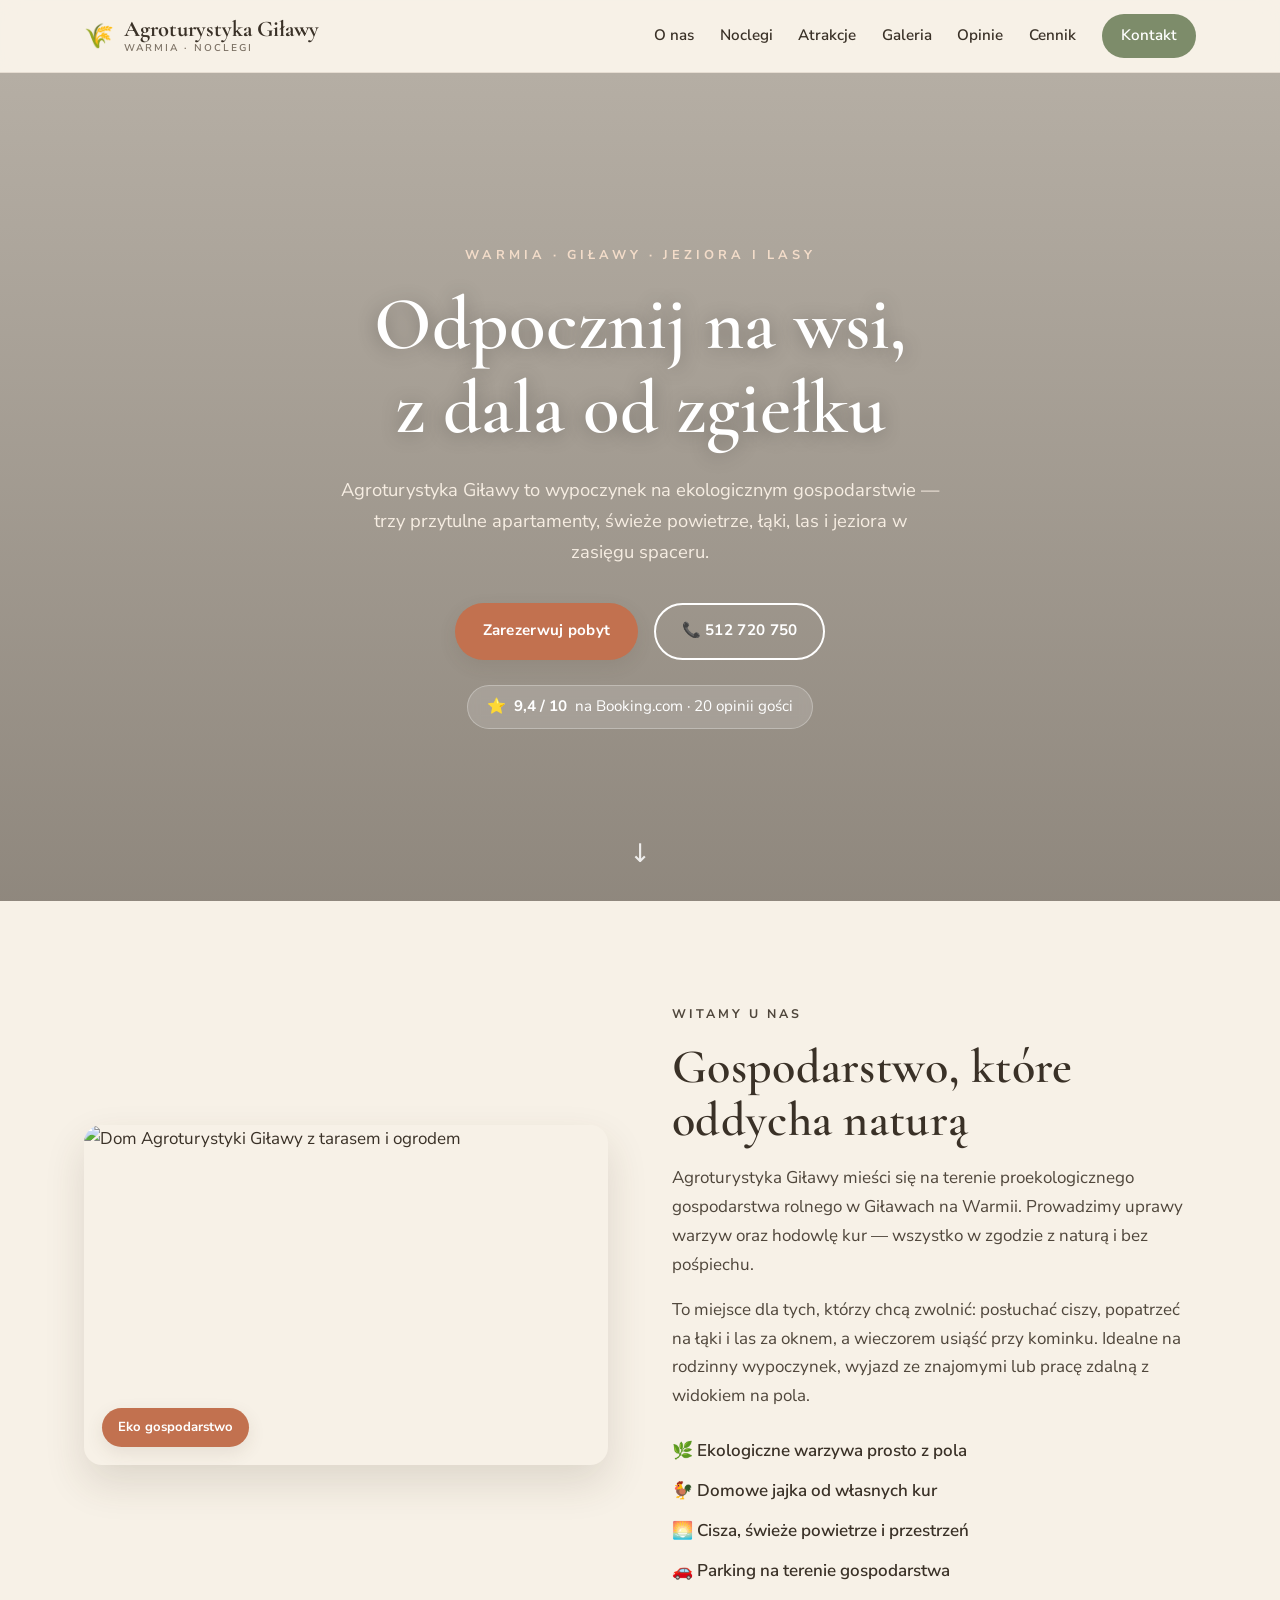
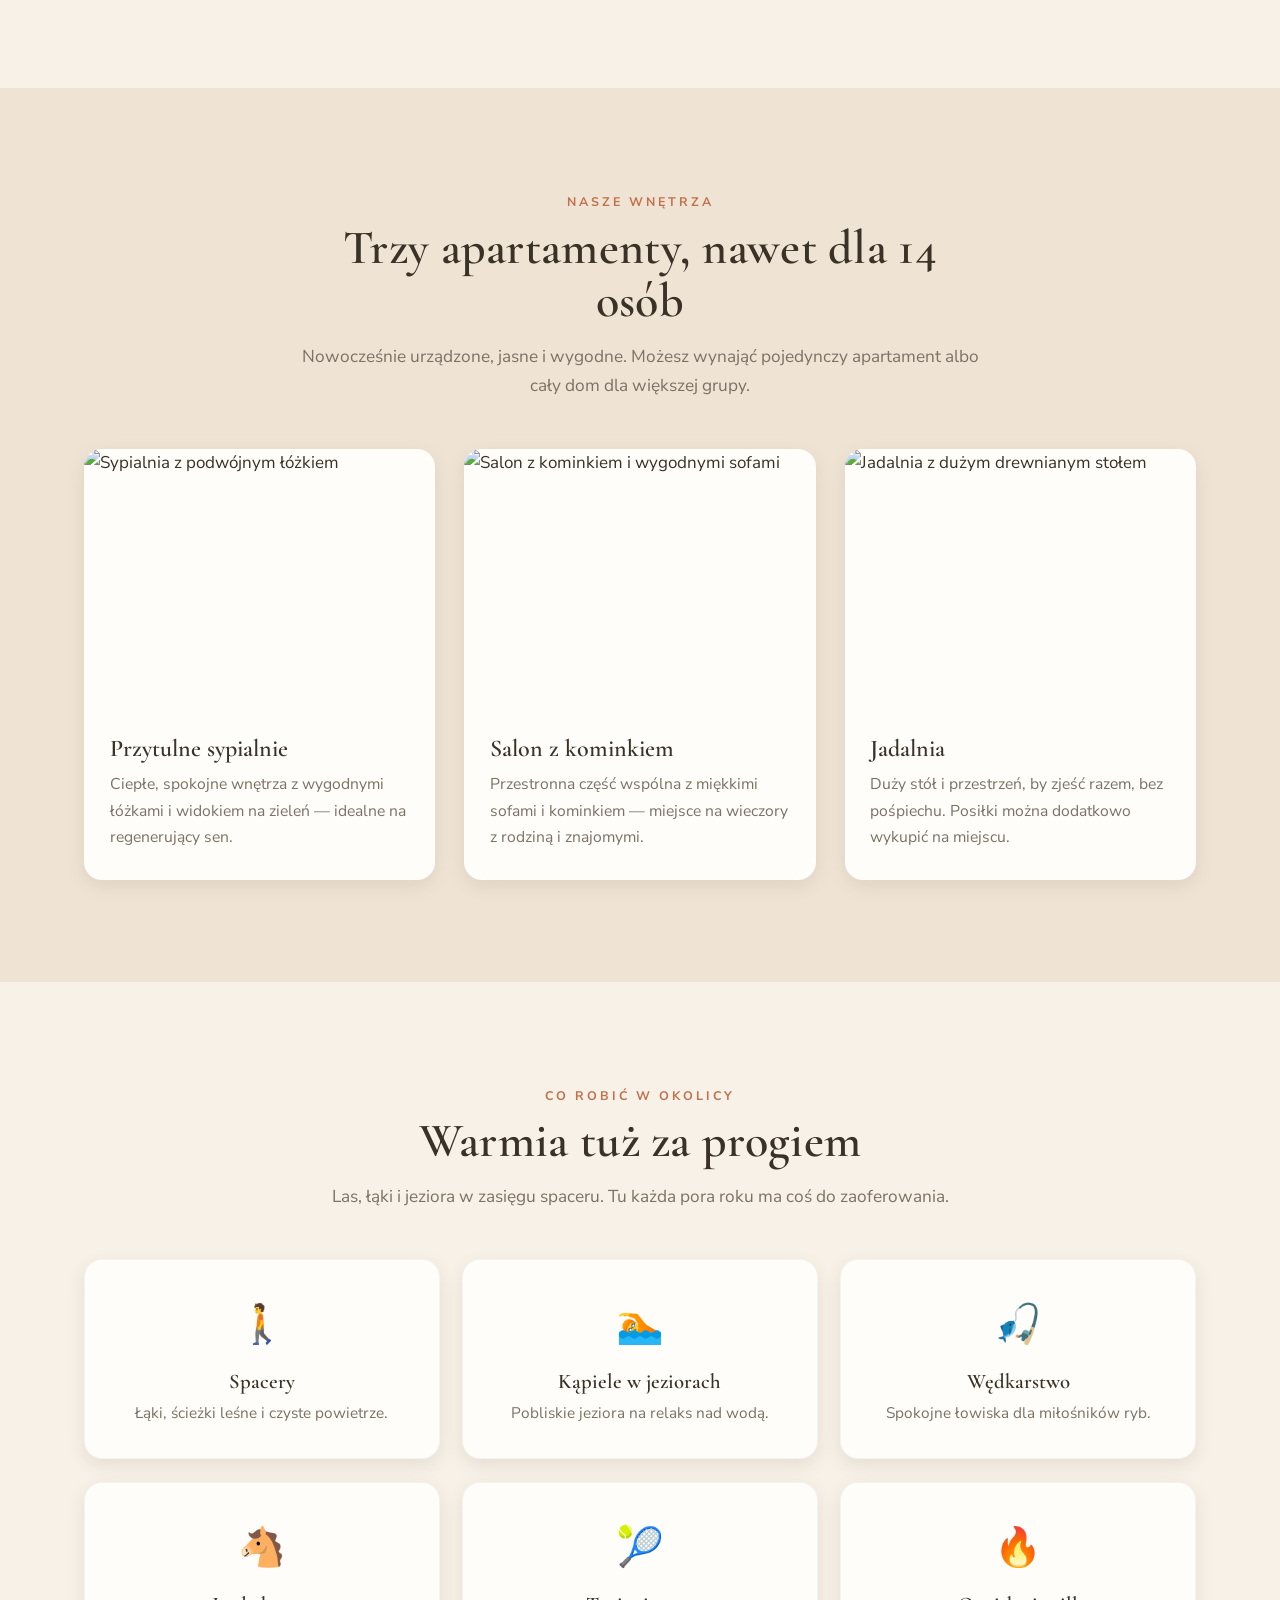
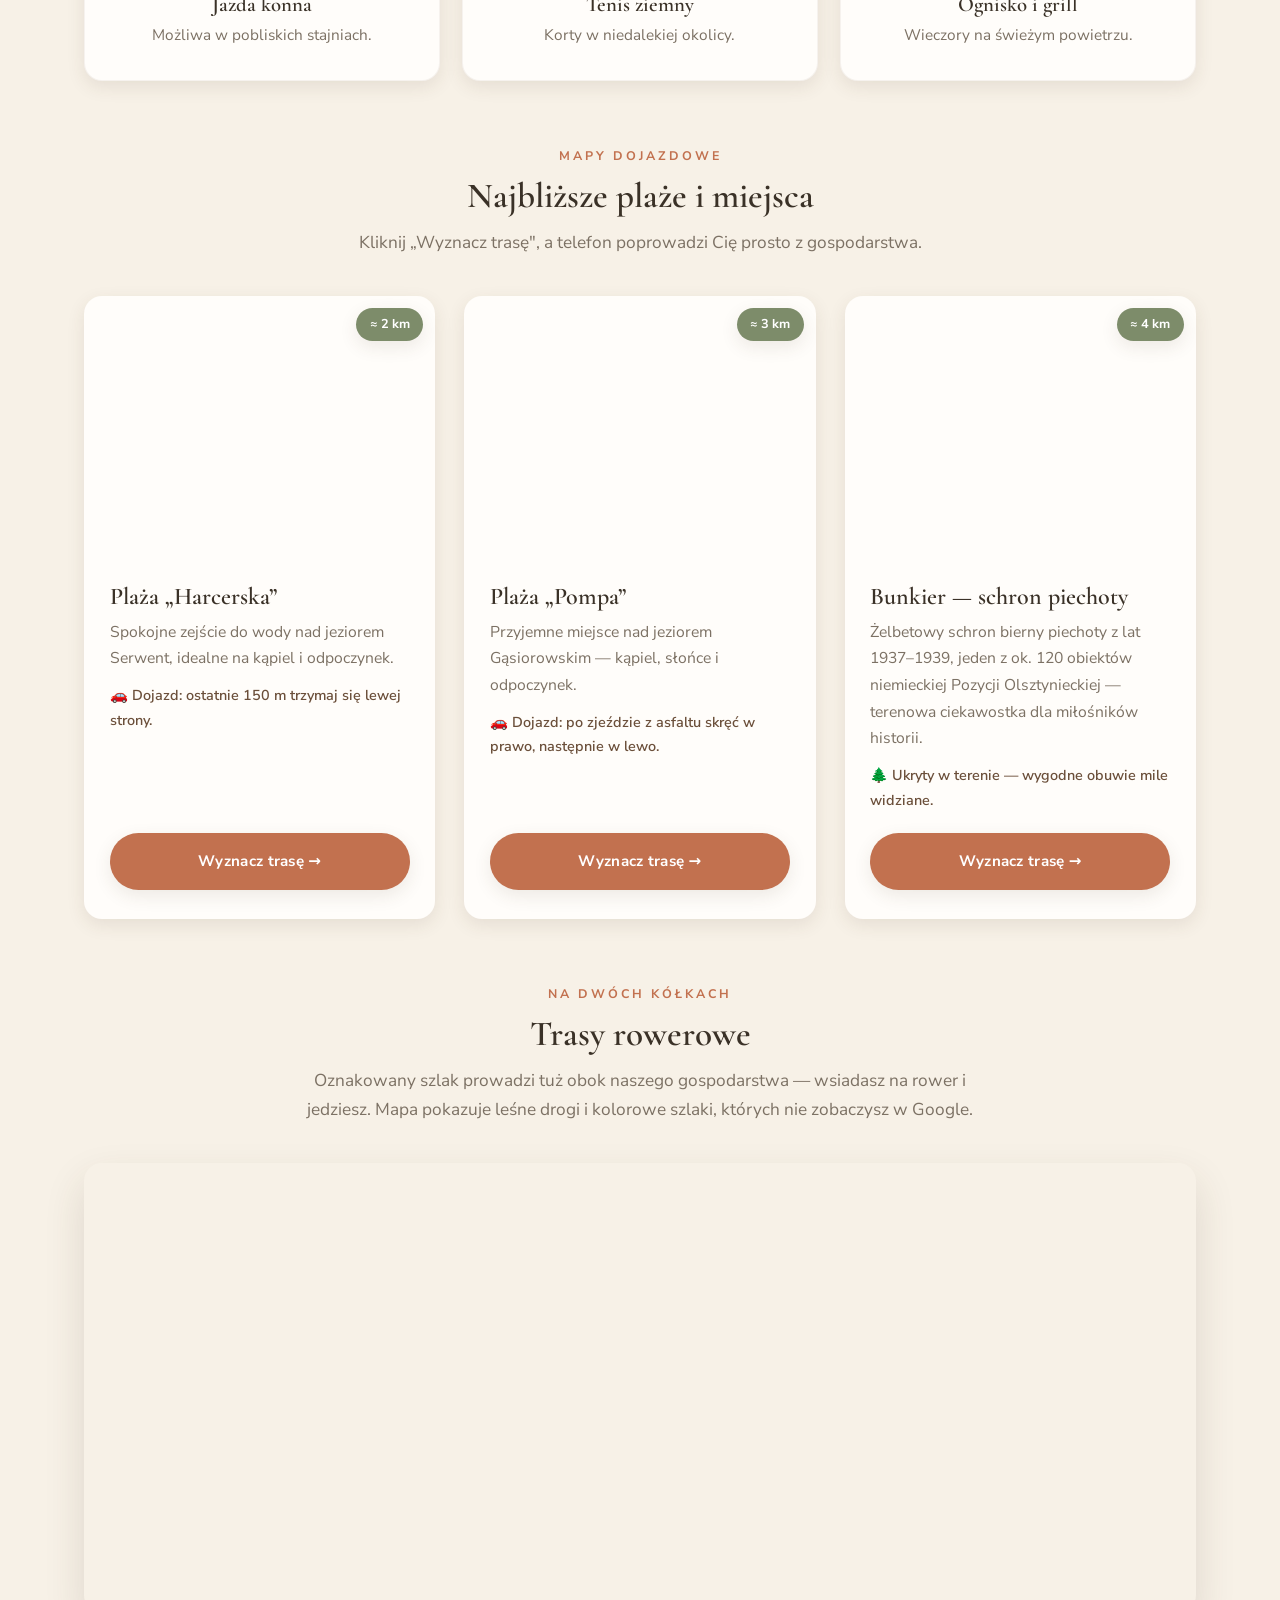
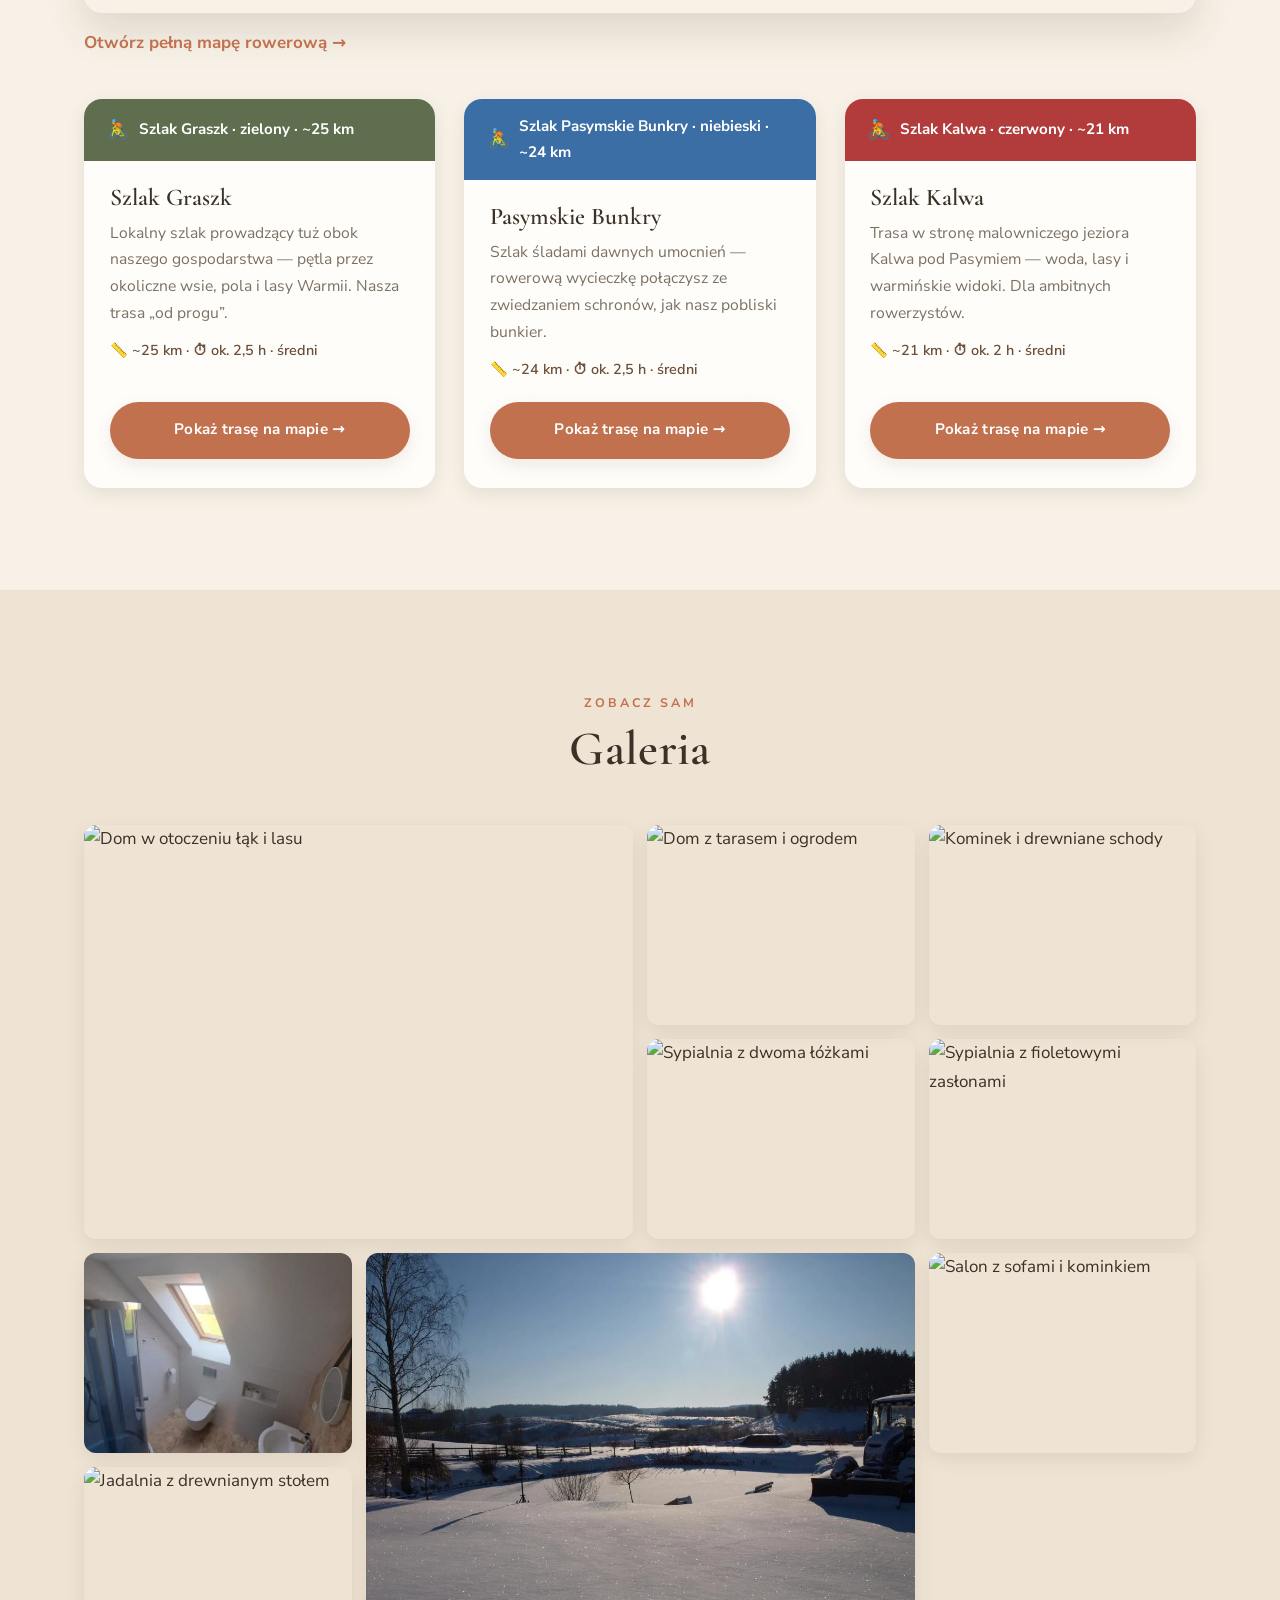
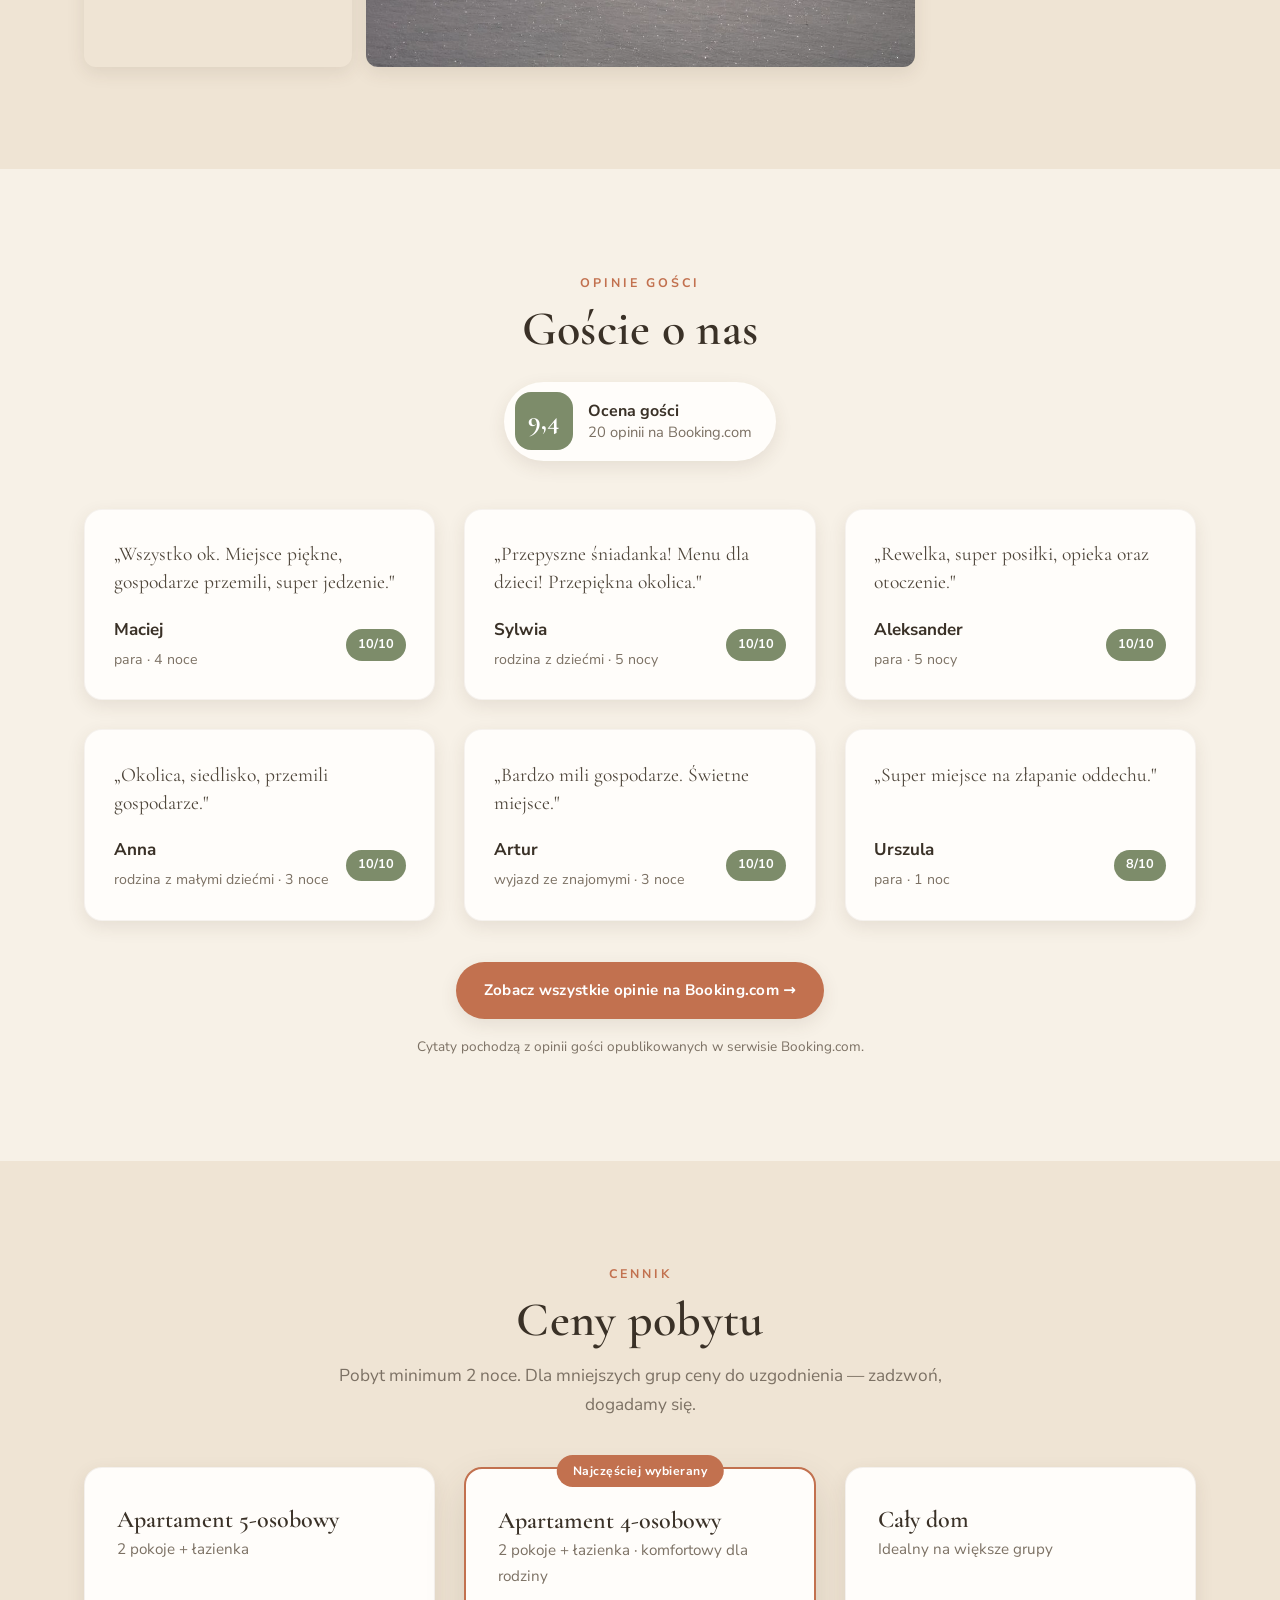
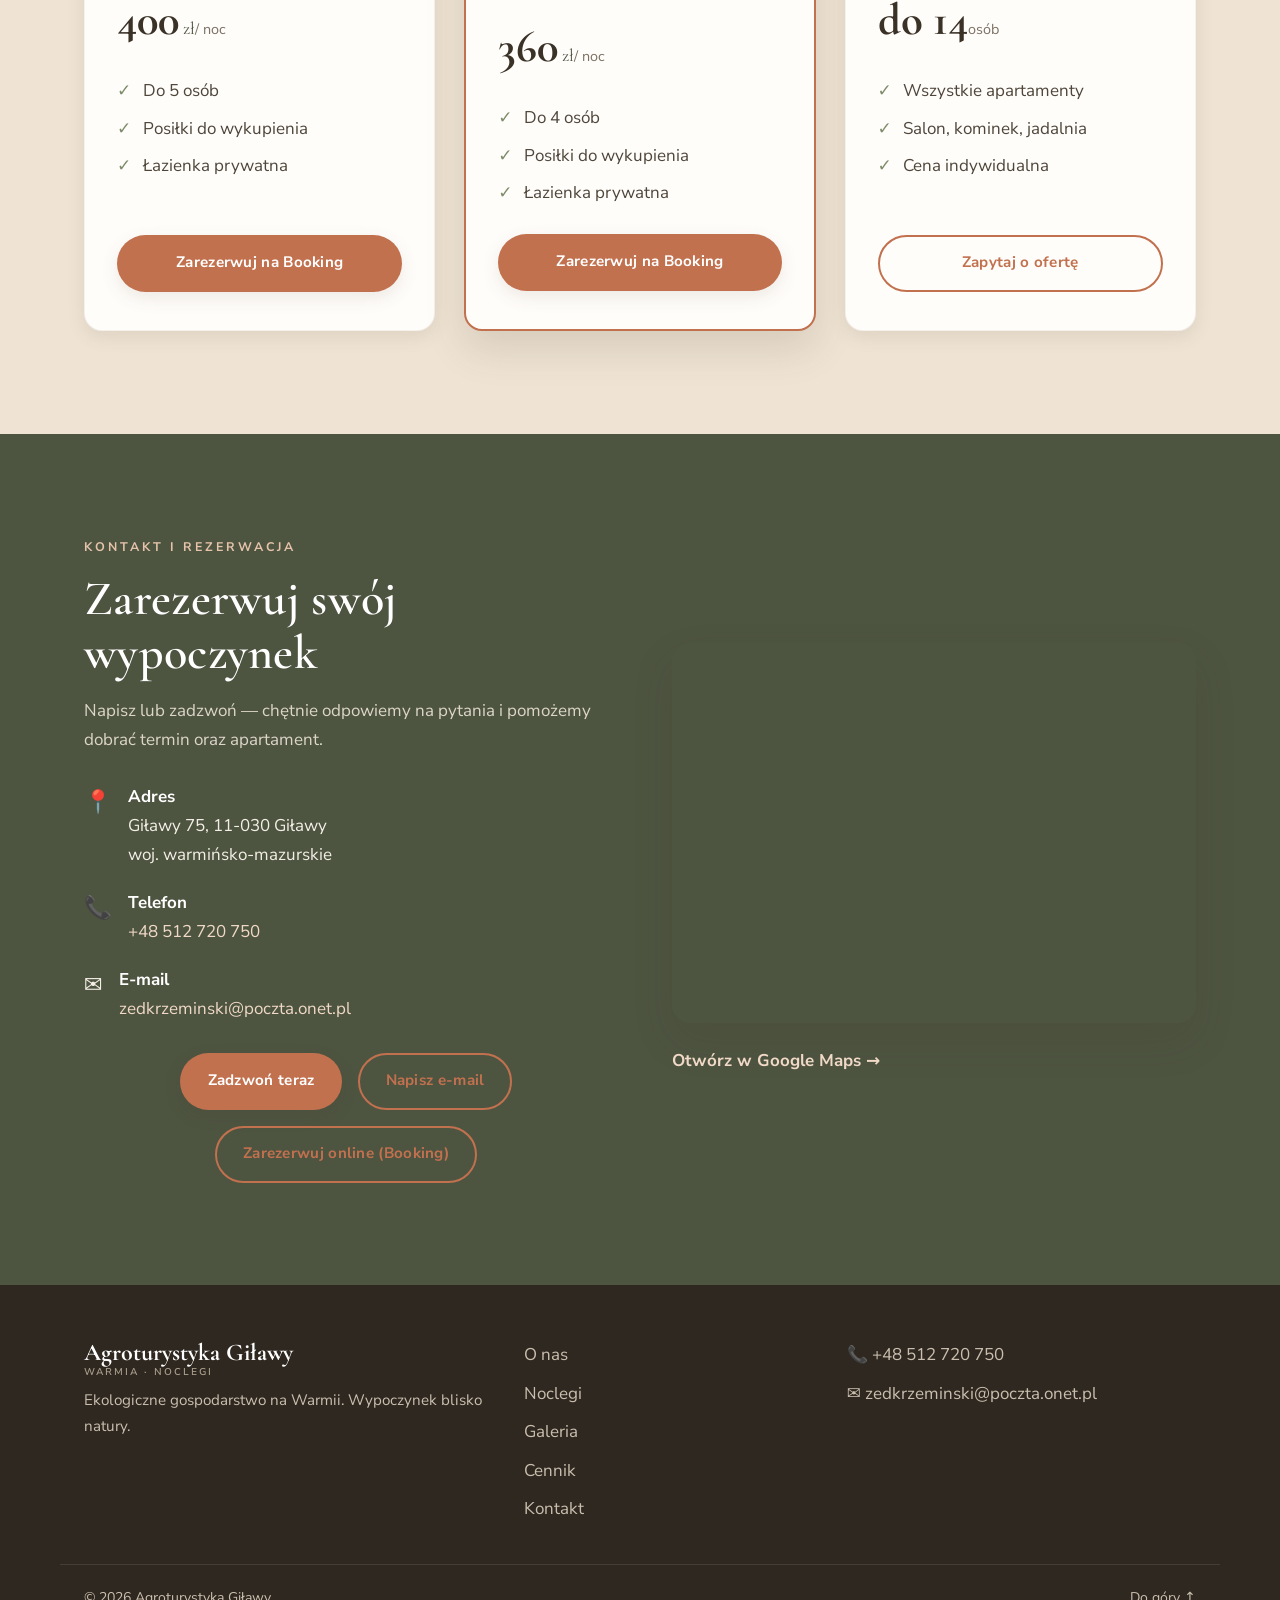
==== commit da760800: "Sylwester: nowe zdjecia zimowe i lazienki, ulepszona galeria z lightboxem oraz dopracowana tresc pod" ====
--- a/index.html
+++ b/index.html
@@ -343,8 +343,8 @@
         <a href="assets/img/foto-04.webp" class="g-item"><img src="assets/img/foto-04.webp" alt="Kominek i drewniane schody" loading="lazy"></a>
         <a href="assets/img/foto-01.webp" class="g-item"><img src="assets/img/foto-01.webp" alt="Sypialnia z dwoma łóżkami" loading="lazy"></a>
         <a href="assets/img/foto-09.webp" class="g-item"><img src="assets/img/foto-09.webp" alt="Sypialnia z fioletowymi zasłonami" loading="lazy"></a>
-        <a href="assets/img/foto-07.webp" class="g-item"><img src="assets/img/foto-07.webp" alt="Łazienka" loading="lazy"></a>
-        <a href="assets/img/foto-08.webp" class="g-item g-wide"><img src="assets/img/foto-08.webp" alt="Widok z okna na łąkę i las" loading="lazy"></a>
+        <a href="assets/img/sylwester/lazienka.webp" class="g-item"><img src="assets/img/sylwester/lazienka.webp" alt="Prywatna łazienka z prysznicem" loading="lazy"></a>
+        <a href="assets/img/sylwester/zima-plener.webp" class="g-item g-wide"><img src="assets/img/sylwester/zima-plener.webp" alt="Ośnieżony staw, łąki i las w Giławach zimą" loading="lazy"></a>
         <a href="assets/img/foto-02.webp" class="g-item"><img src="assets/img/foto-02.webp" alt="Salon z sofami i kominkiem" loading="lazy"></a>
         <a href="assets/img/foto-03.webp" class="g-item"><img src="assets/img/foto-03.webp" alt="Jadalnia z drewnianym stołem" loading="lazy"></a>
       </div>
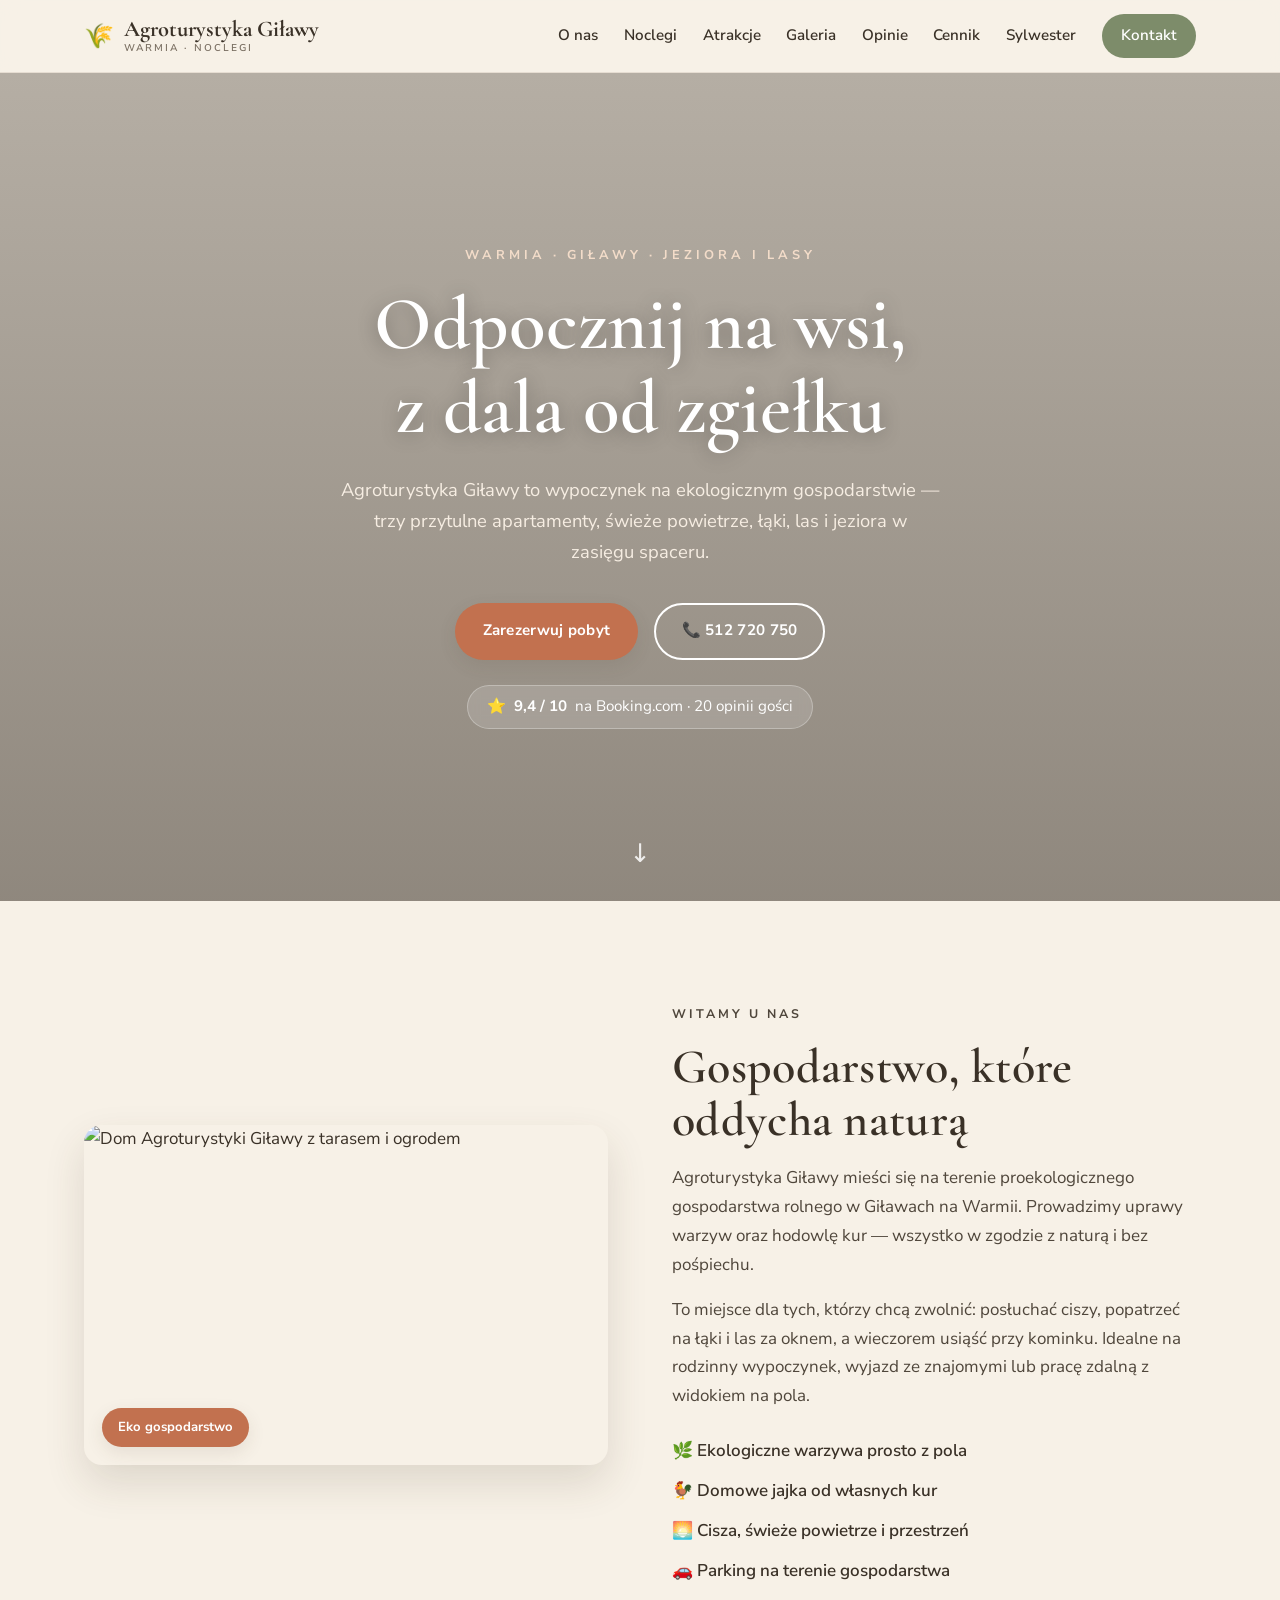
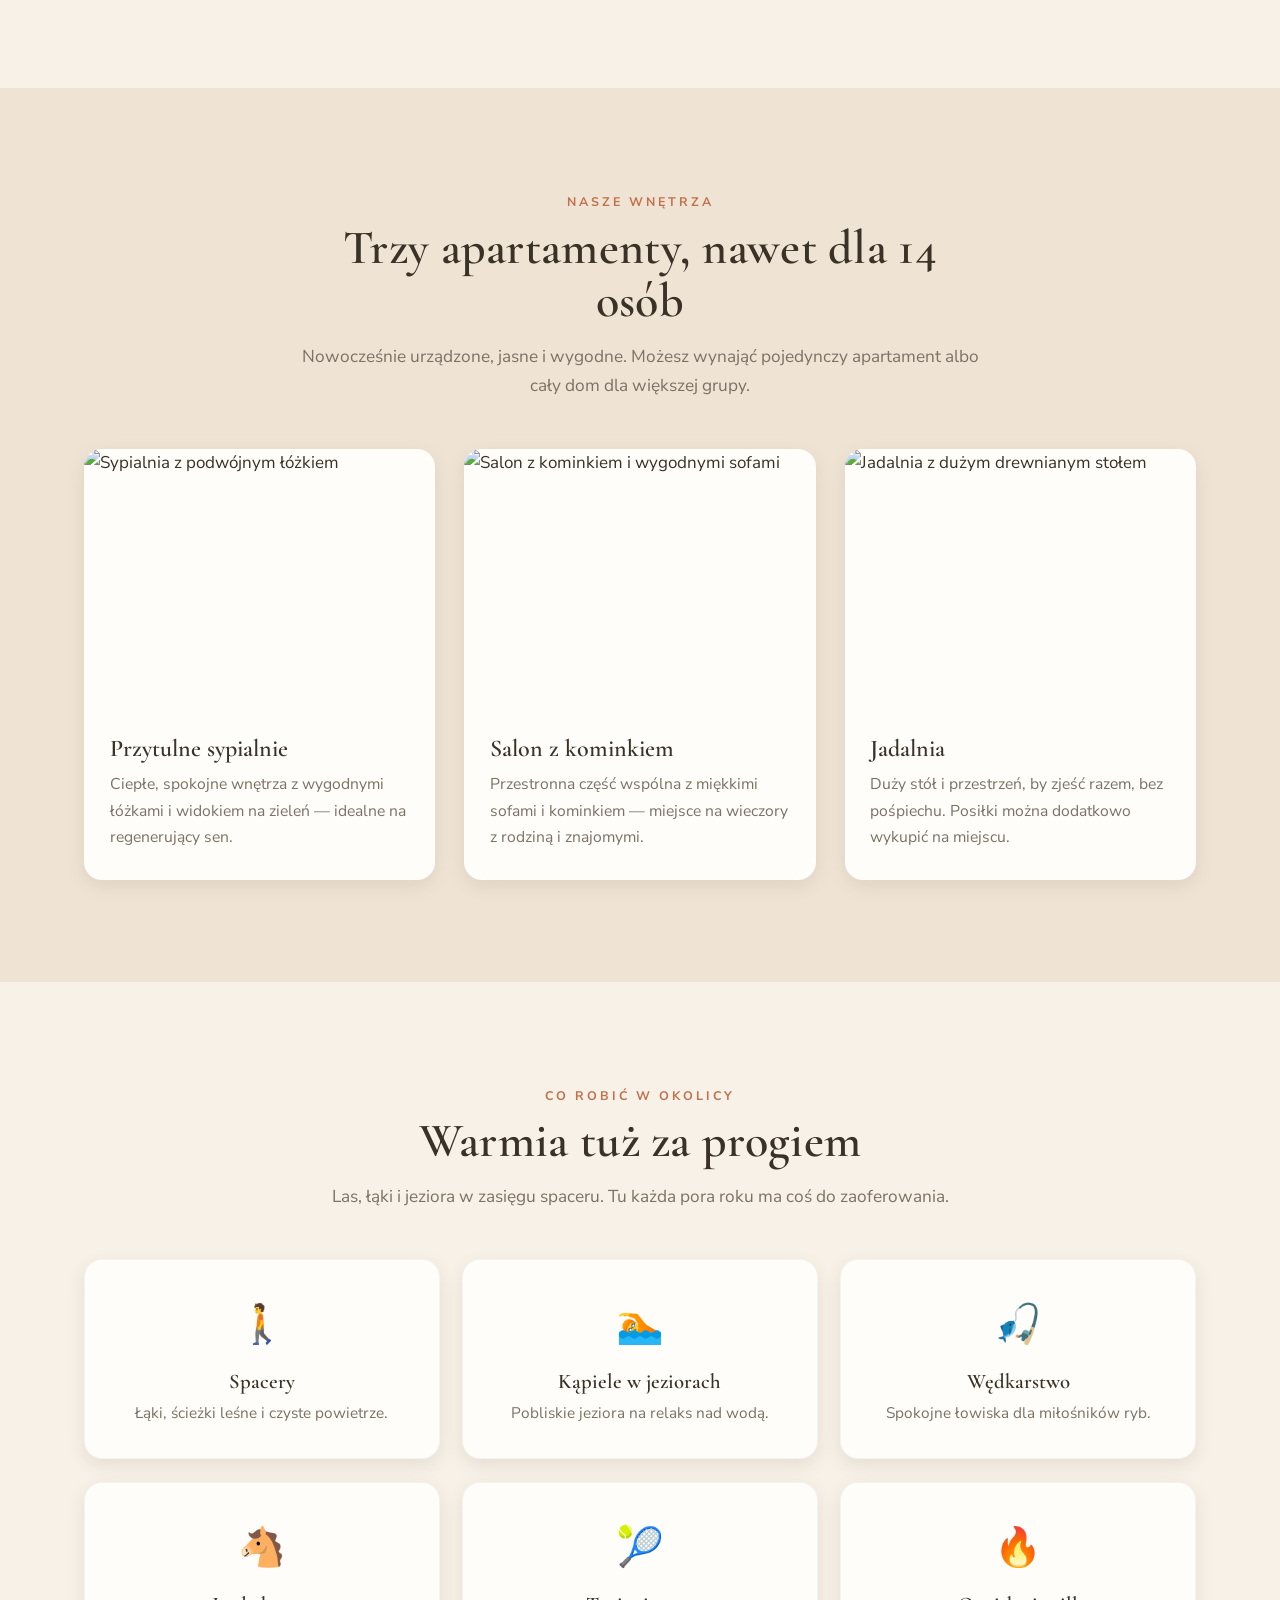
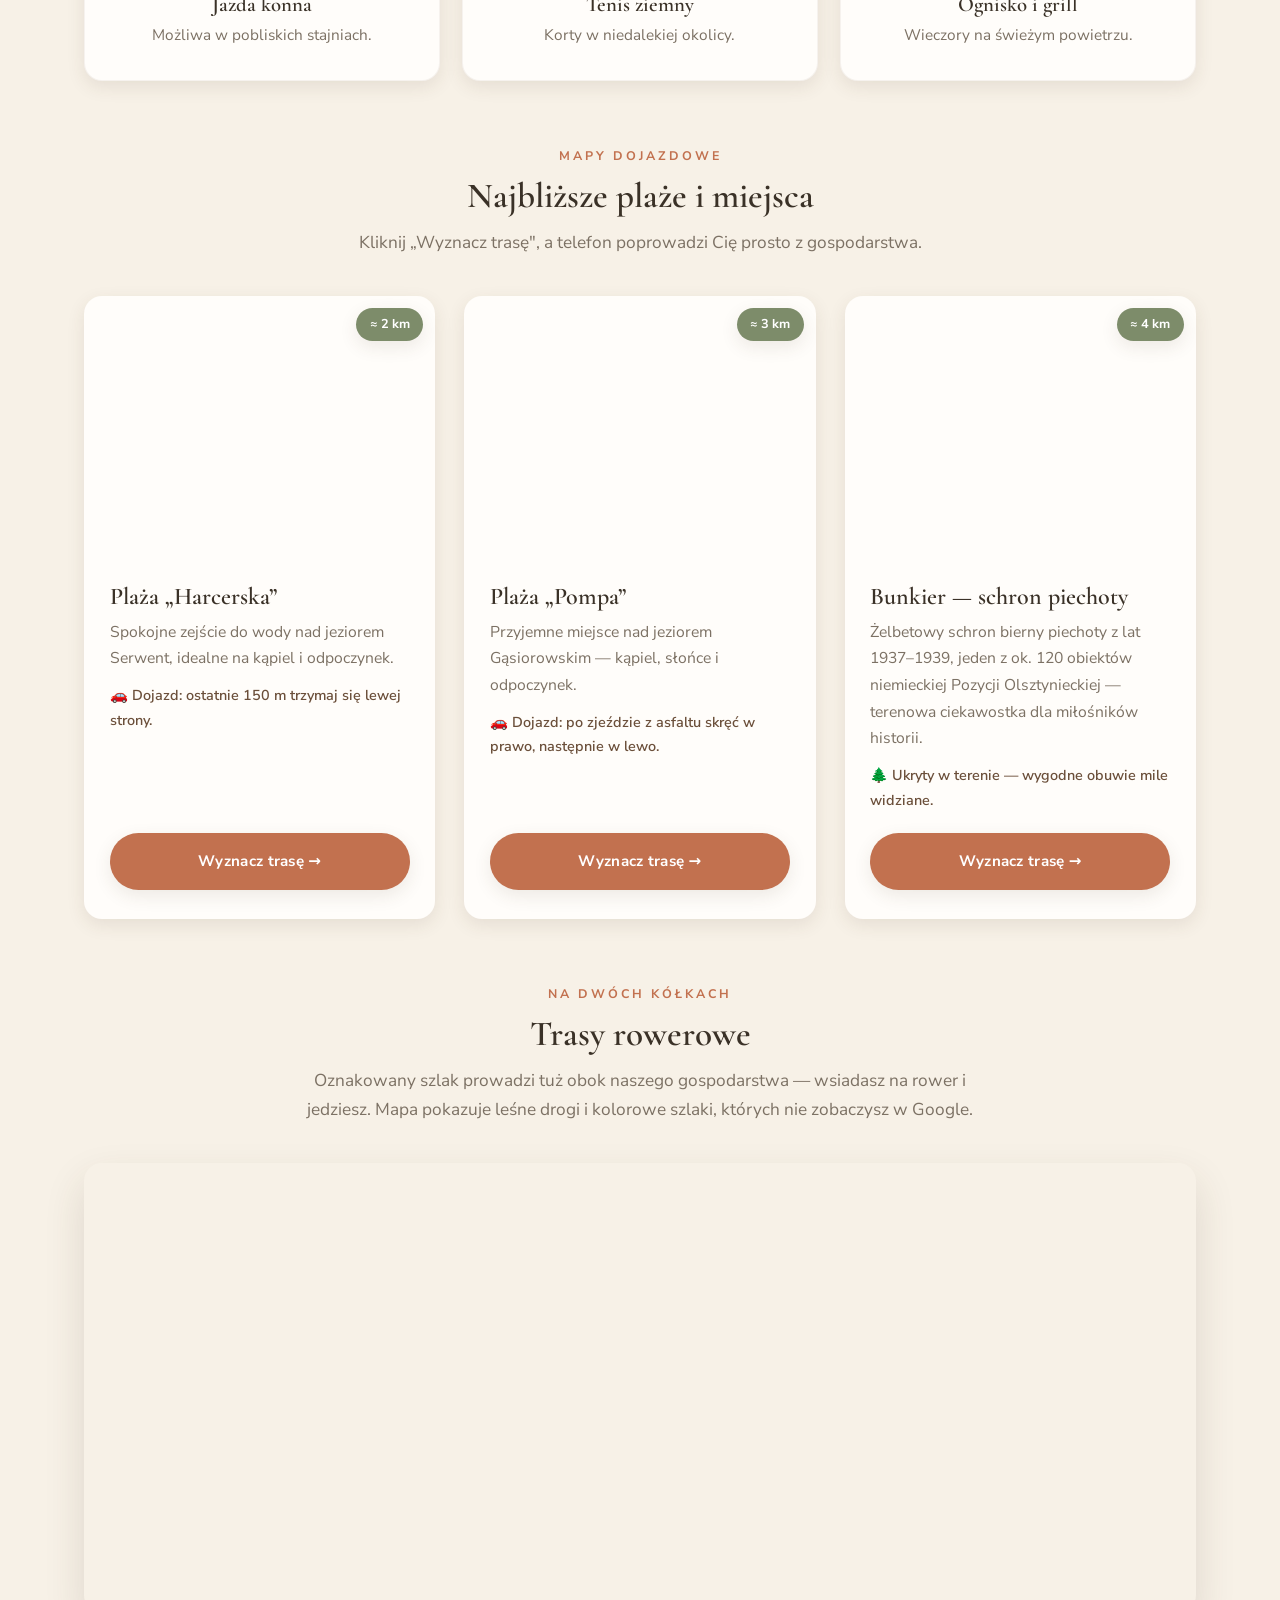
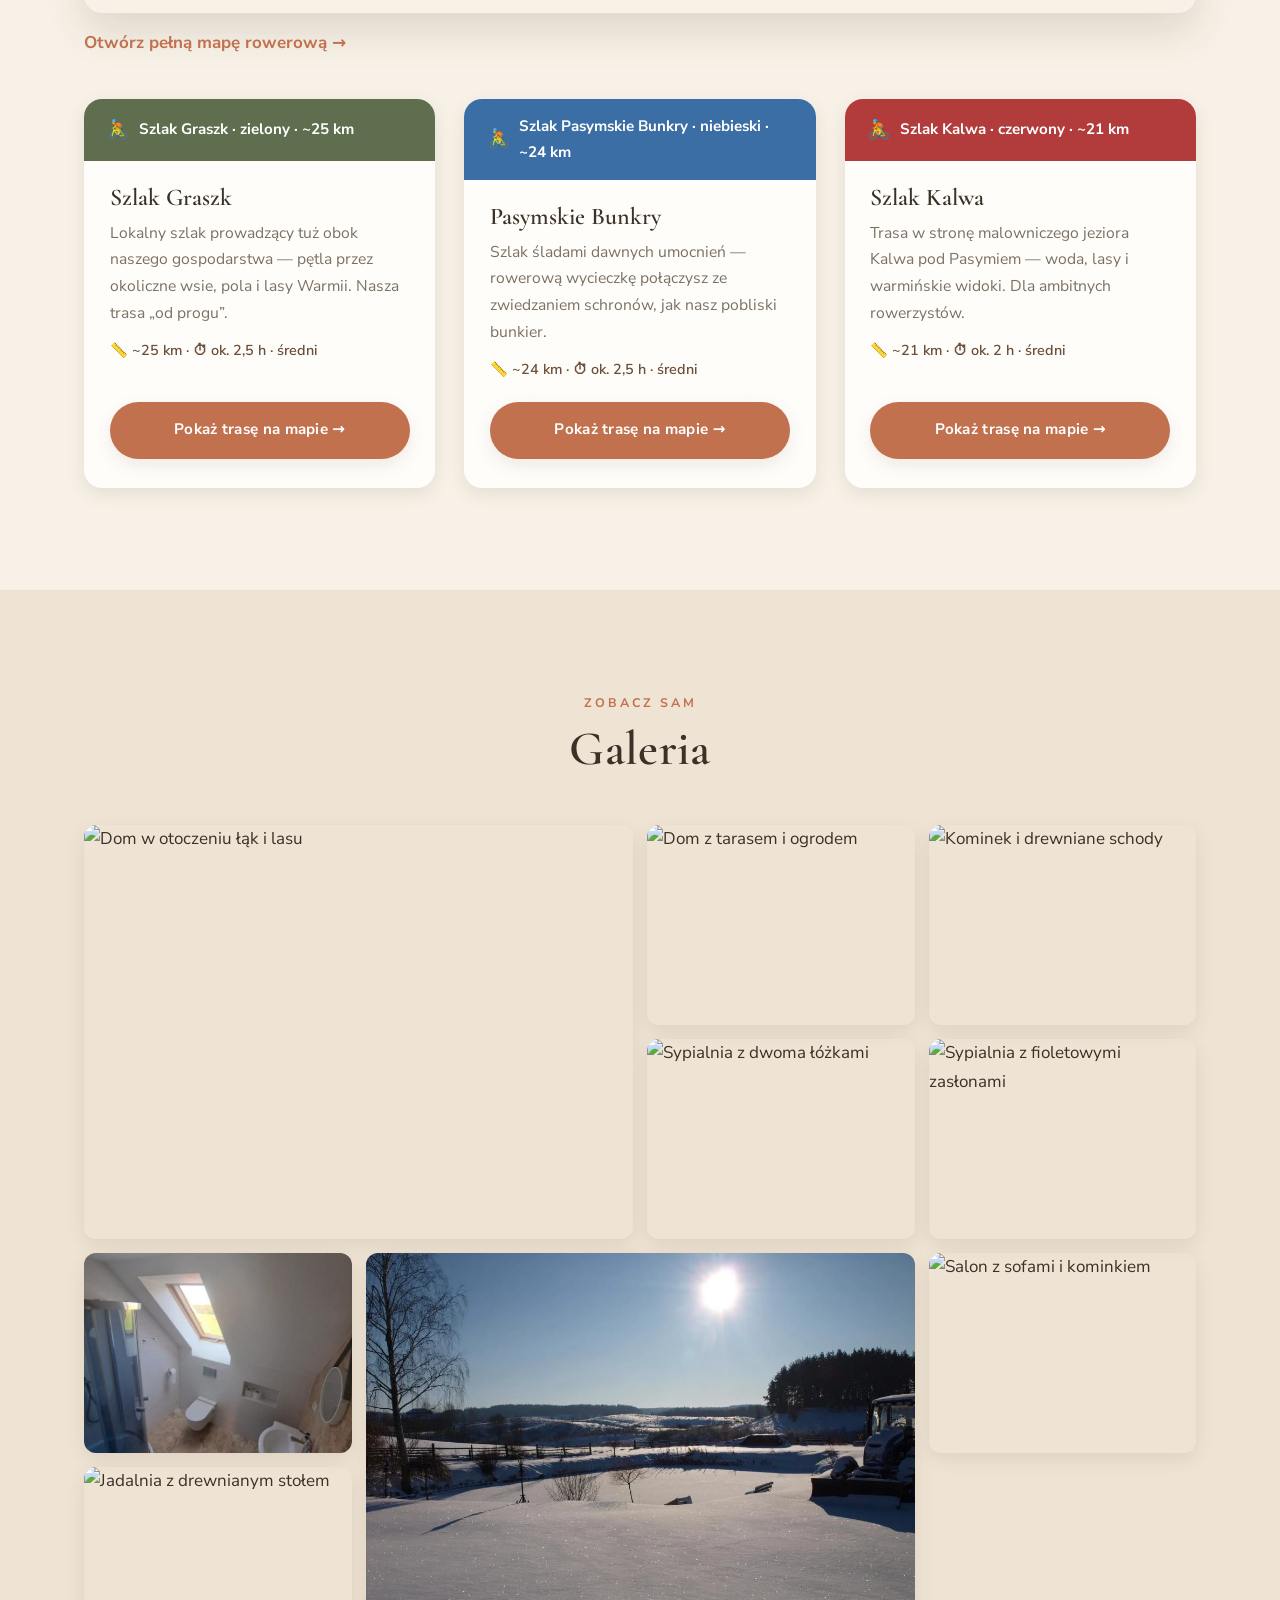
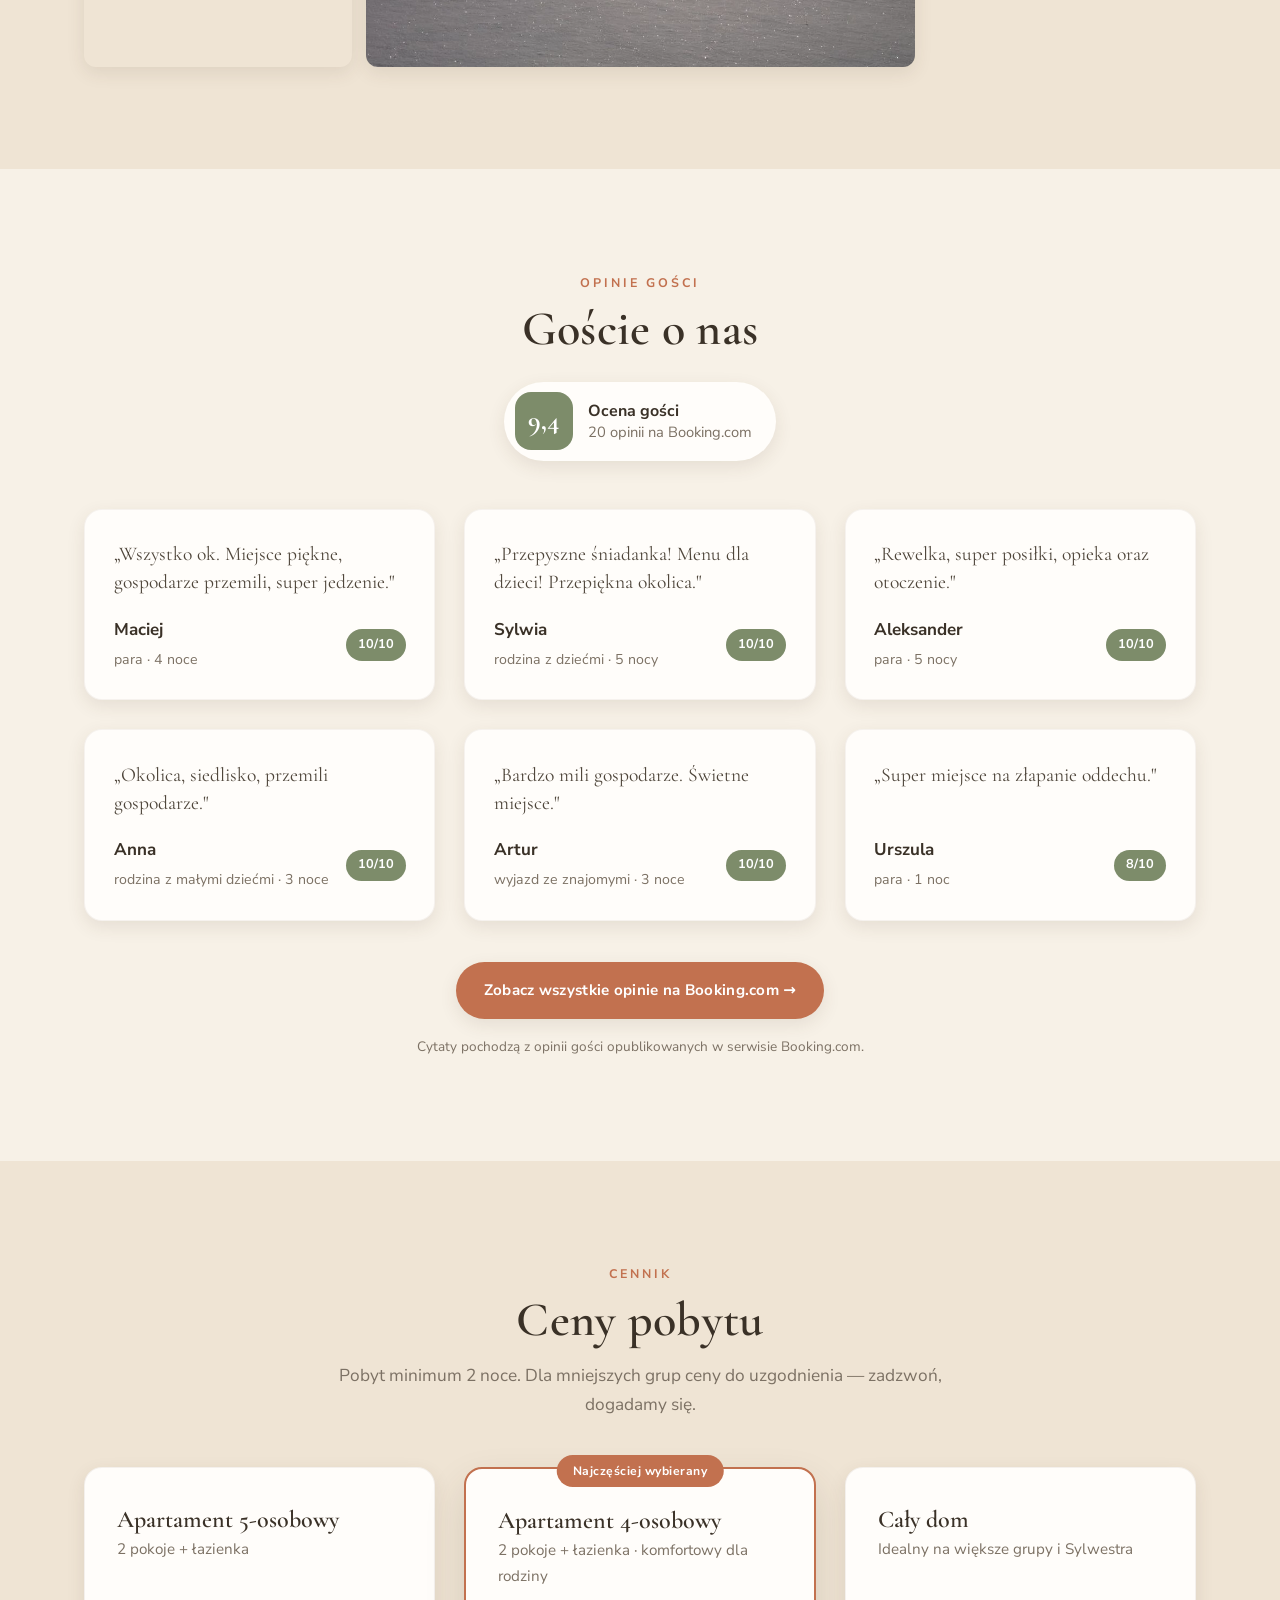
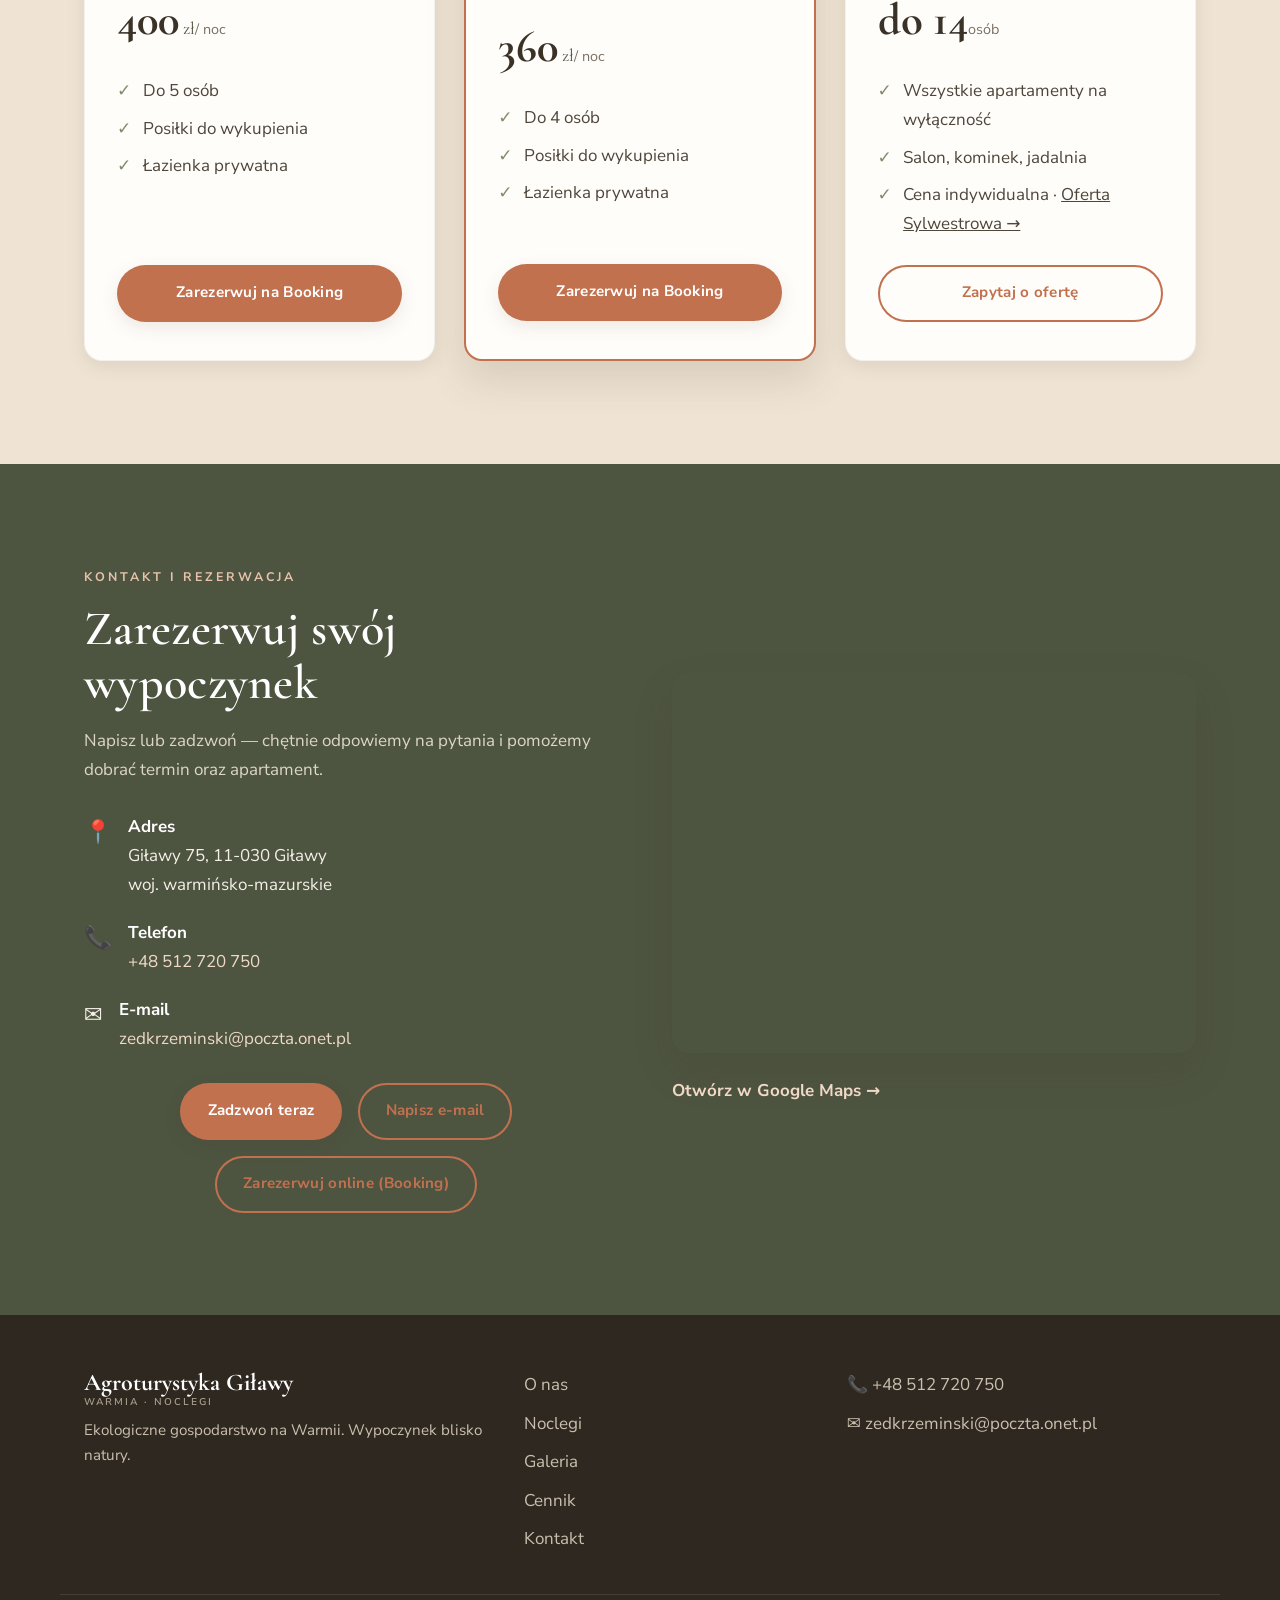
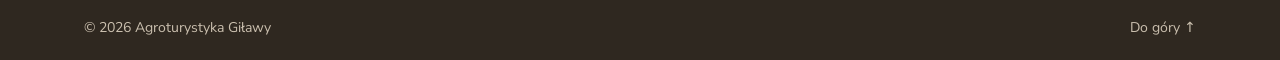
==== commit 87892820: "Optymalizacja sylwester.html i index.html pod Google Ads Quality Score (Top 5 slow kluczowych, FAQPa" ====
--- a/index.html
+++ b/index.html
@@ -123,6 +123,7 @@
         <a href="#galeria">Galeria</a>
         <a href="#opinie">Opinie</a>
         <a href="#cennik">Cennik</a>
+        <a href="sylwester.html">Sylwester</a>
         <a href="#kontakt" class="nav-cta">Kontakt</a>
       </nav>
       <button class="nav-toggle" id="navToggle" aria-label="Otwórz menu" aria-expanded="false">
@@ -448,12 +449,12 @@
         </div>
         <div class="price-card">
           <h3>Cały dom</h3>
-          <p class="price-meta">Idealny na większe grupy</p>
+          <p class="price-meta">Idealny na większe grupy i Sylwestra</p>
           <p class="price"><span>do 14</span><small>osób</small></p>
           <ul>
-            <li>Wszystkie apartamenty</li>
+            <li>Wszystkie apartamenty na wyłączność</li>
             <li>Salon, kominek, jadalnia</li>
-            <li>Cena indywidualna</li>
+            <li>Cena indywidualna · <a href="sylwester.html" style="text-decoration:underline">Oferta Sylwestrowa →</a></li>
           </ul>
           <a href="#kontakt" class="btn btn-ghost btn-block">Zapytaj o ofertę</a>
         </div>
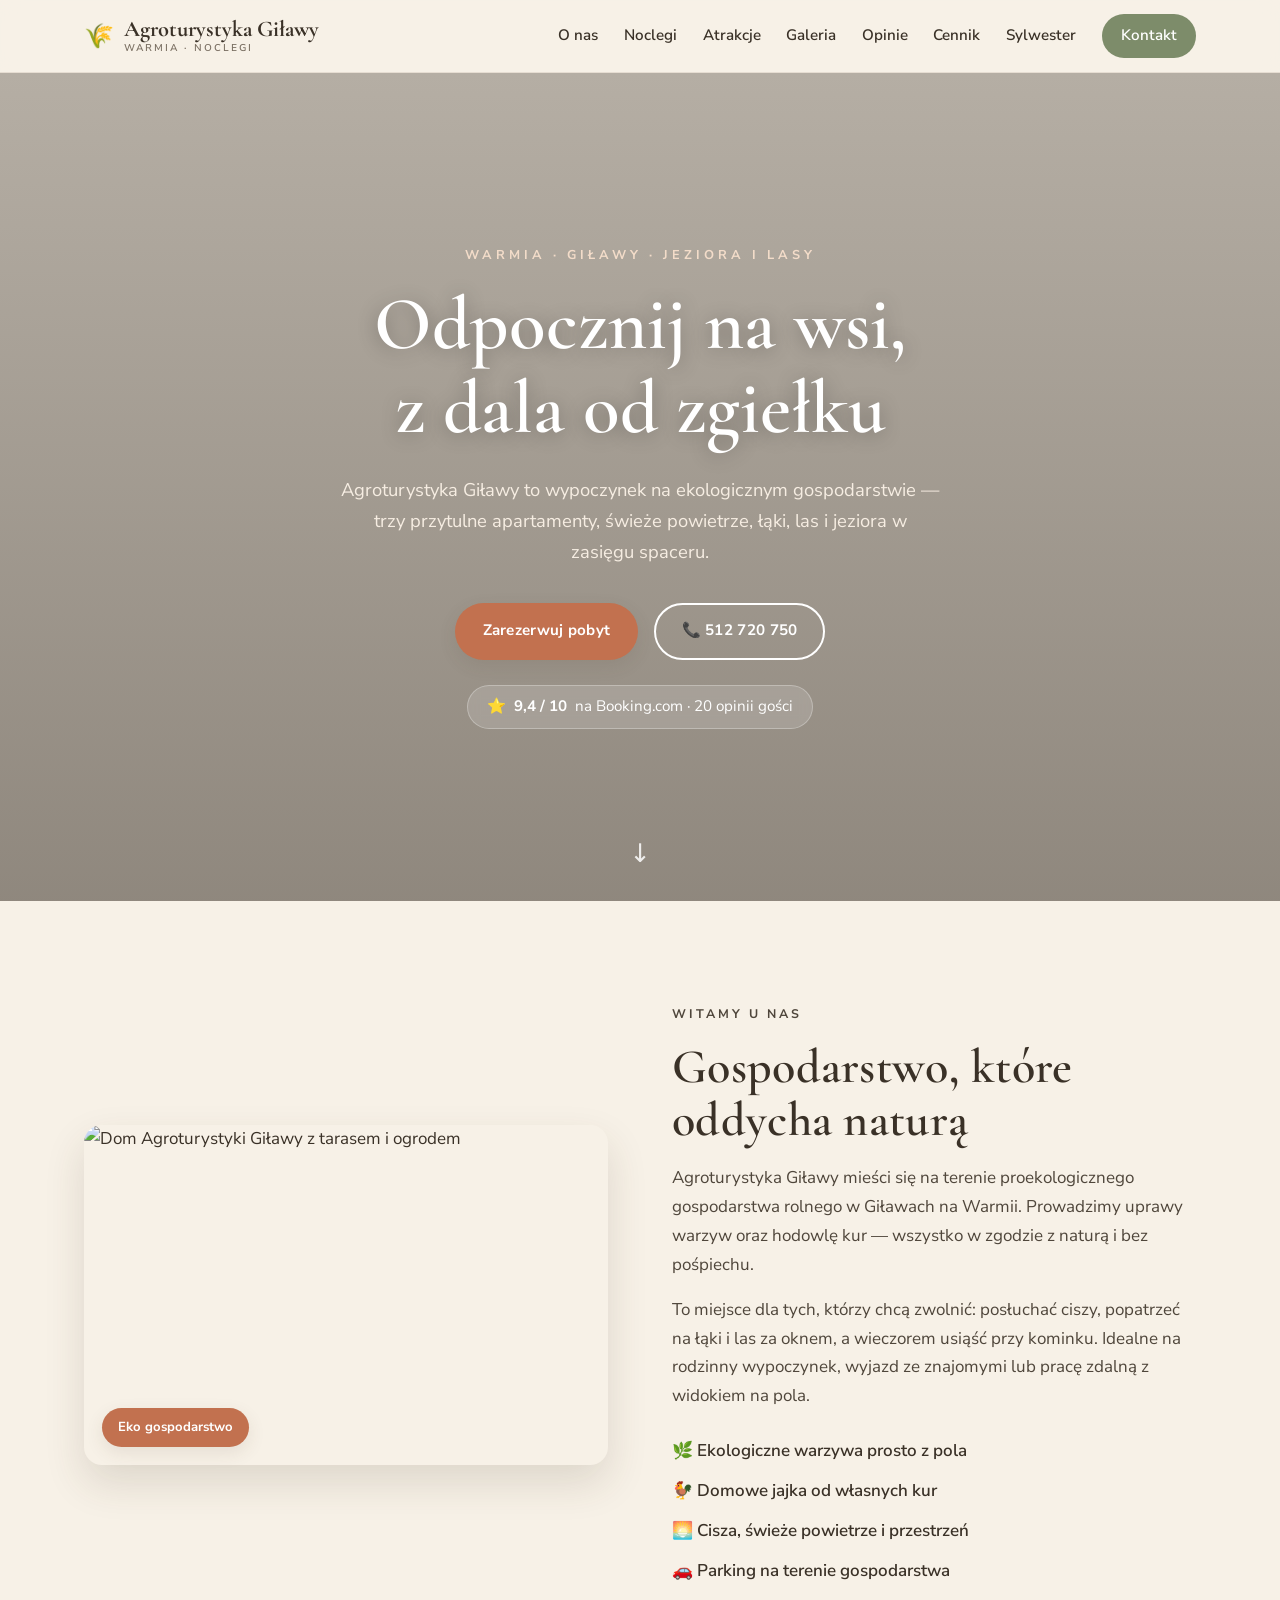
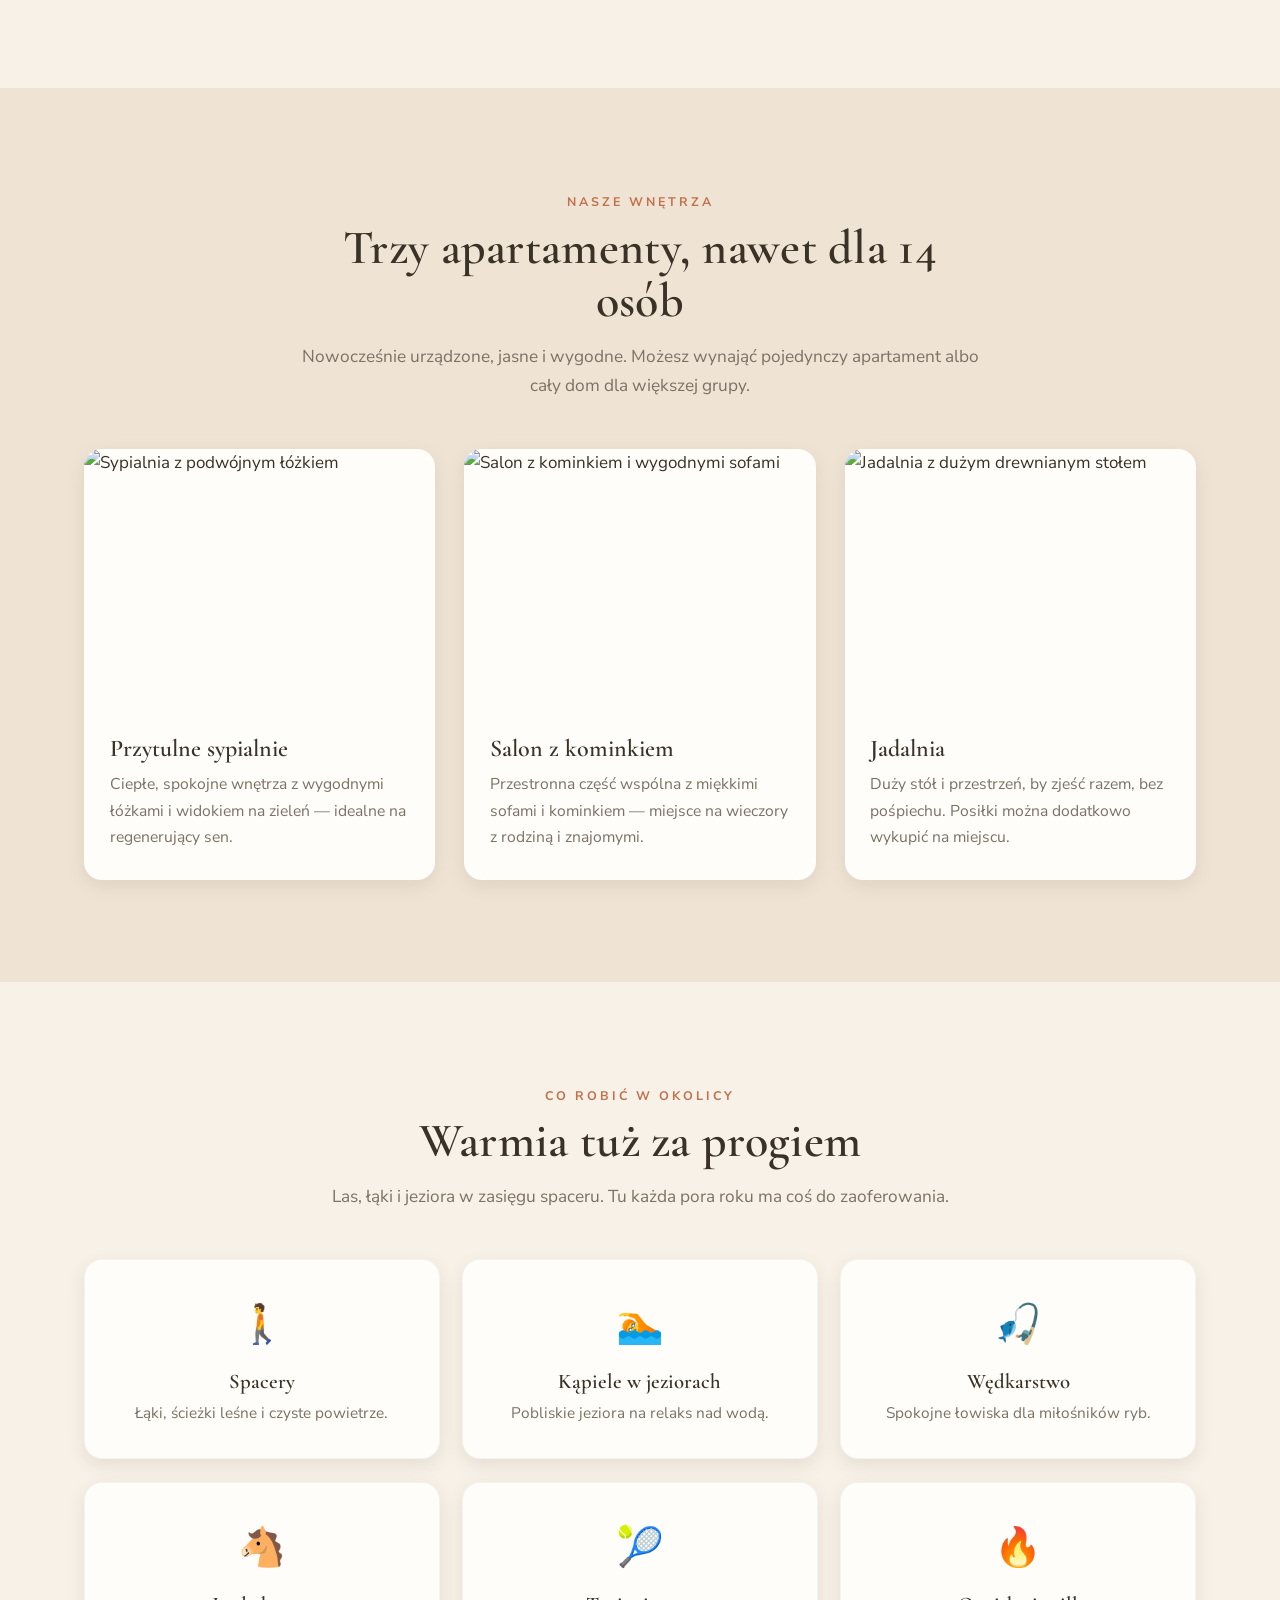
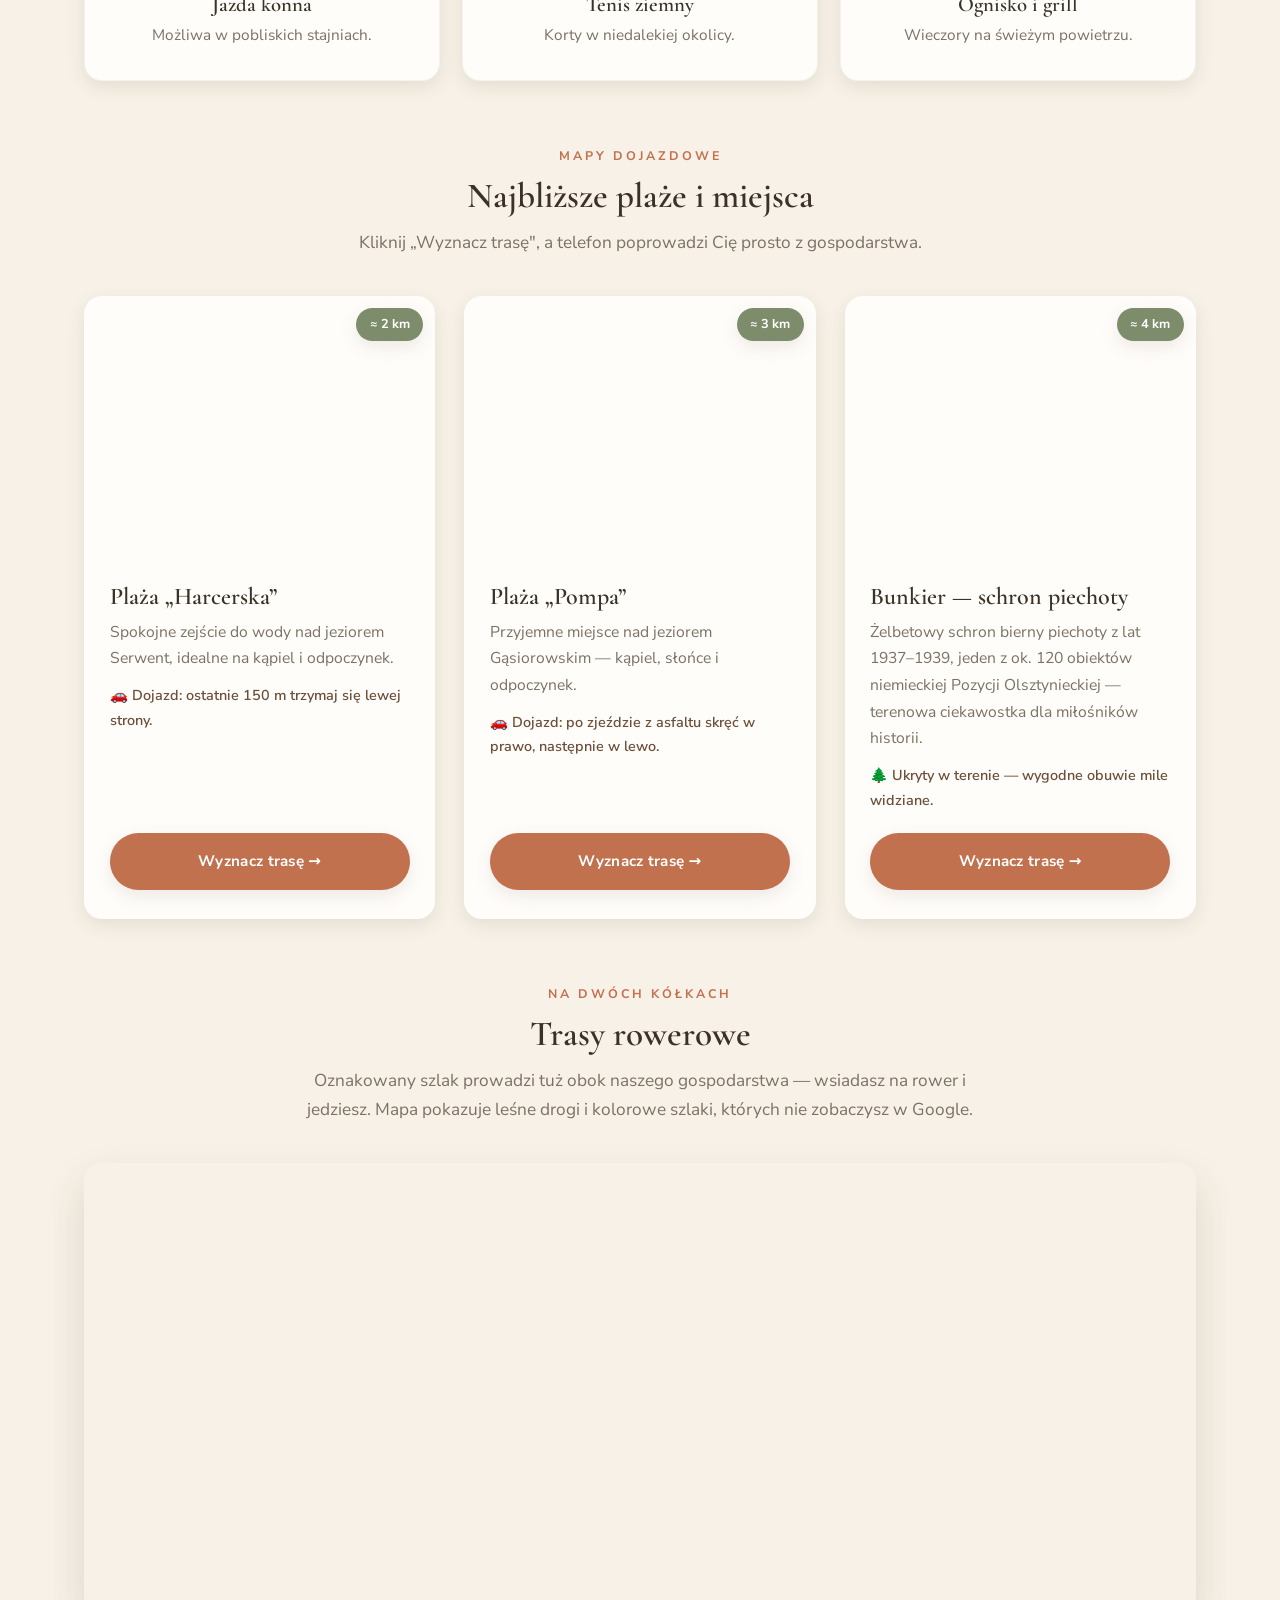
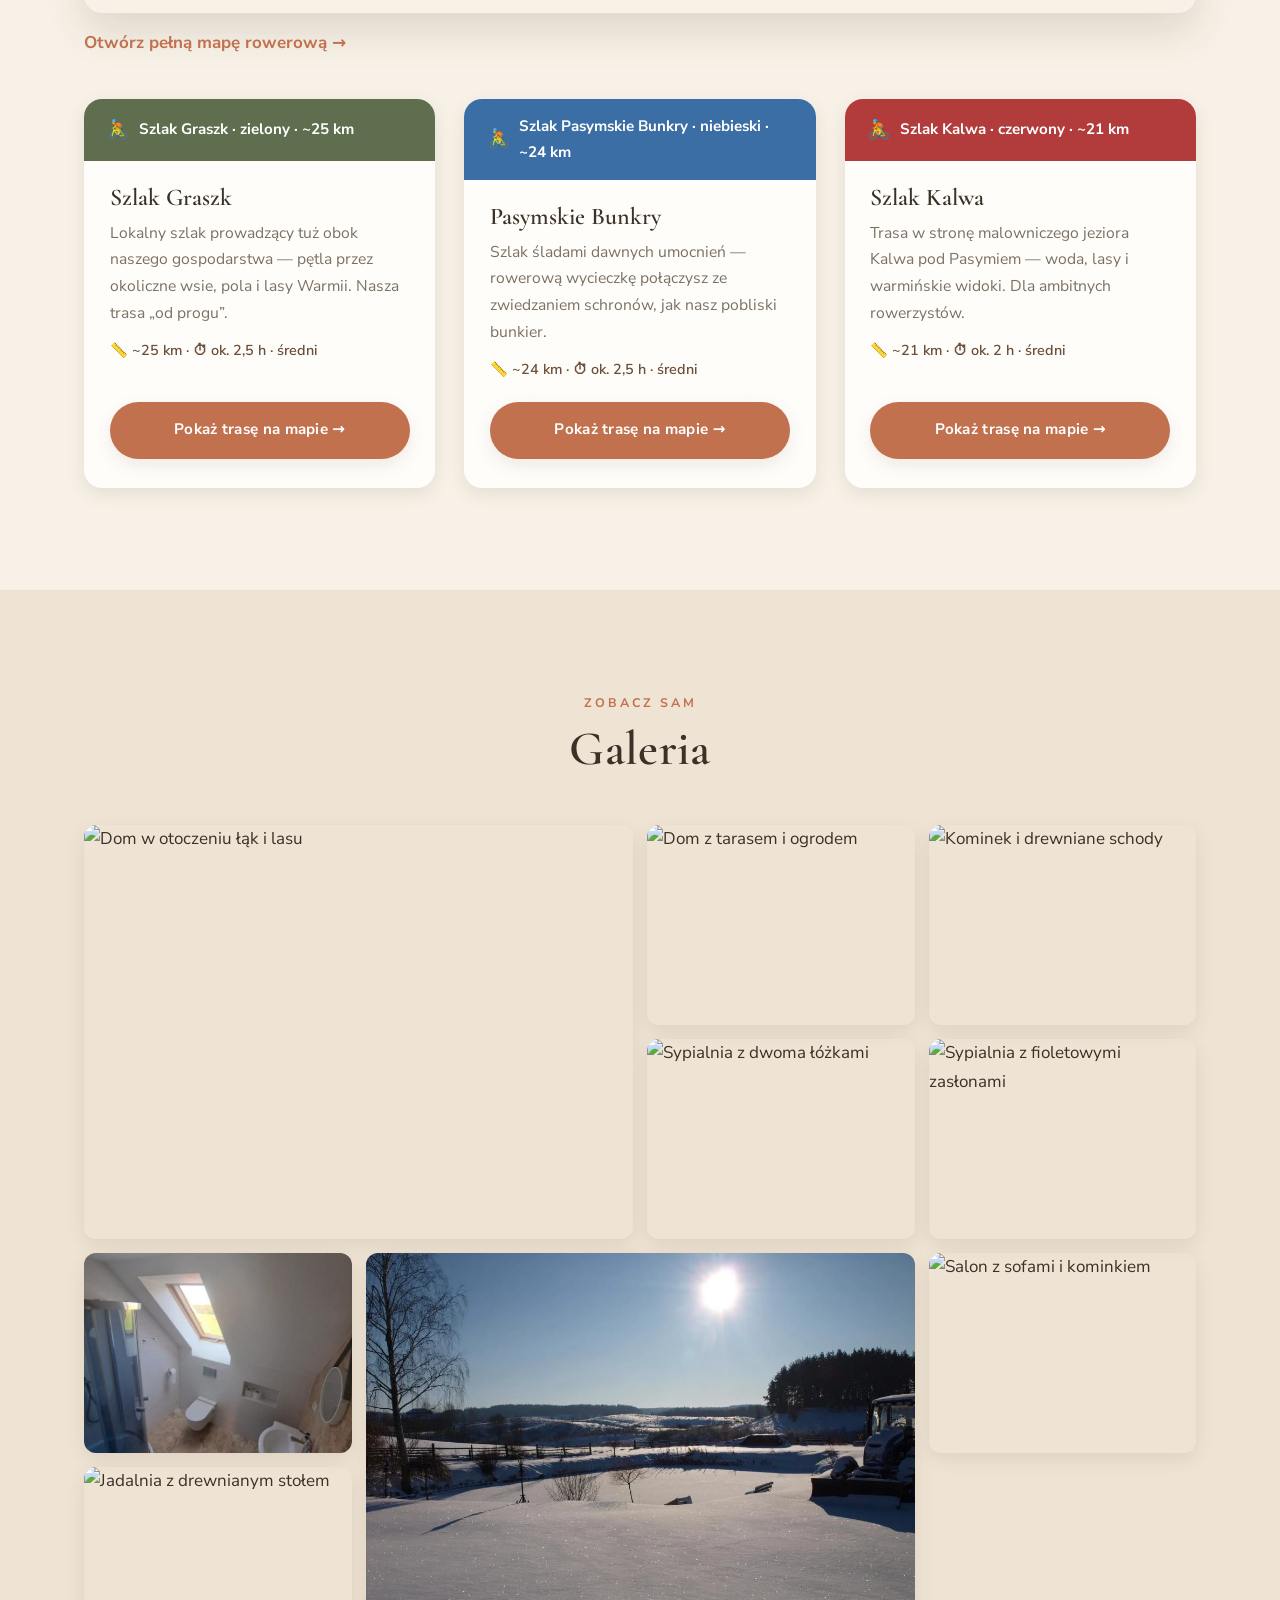
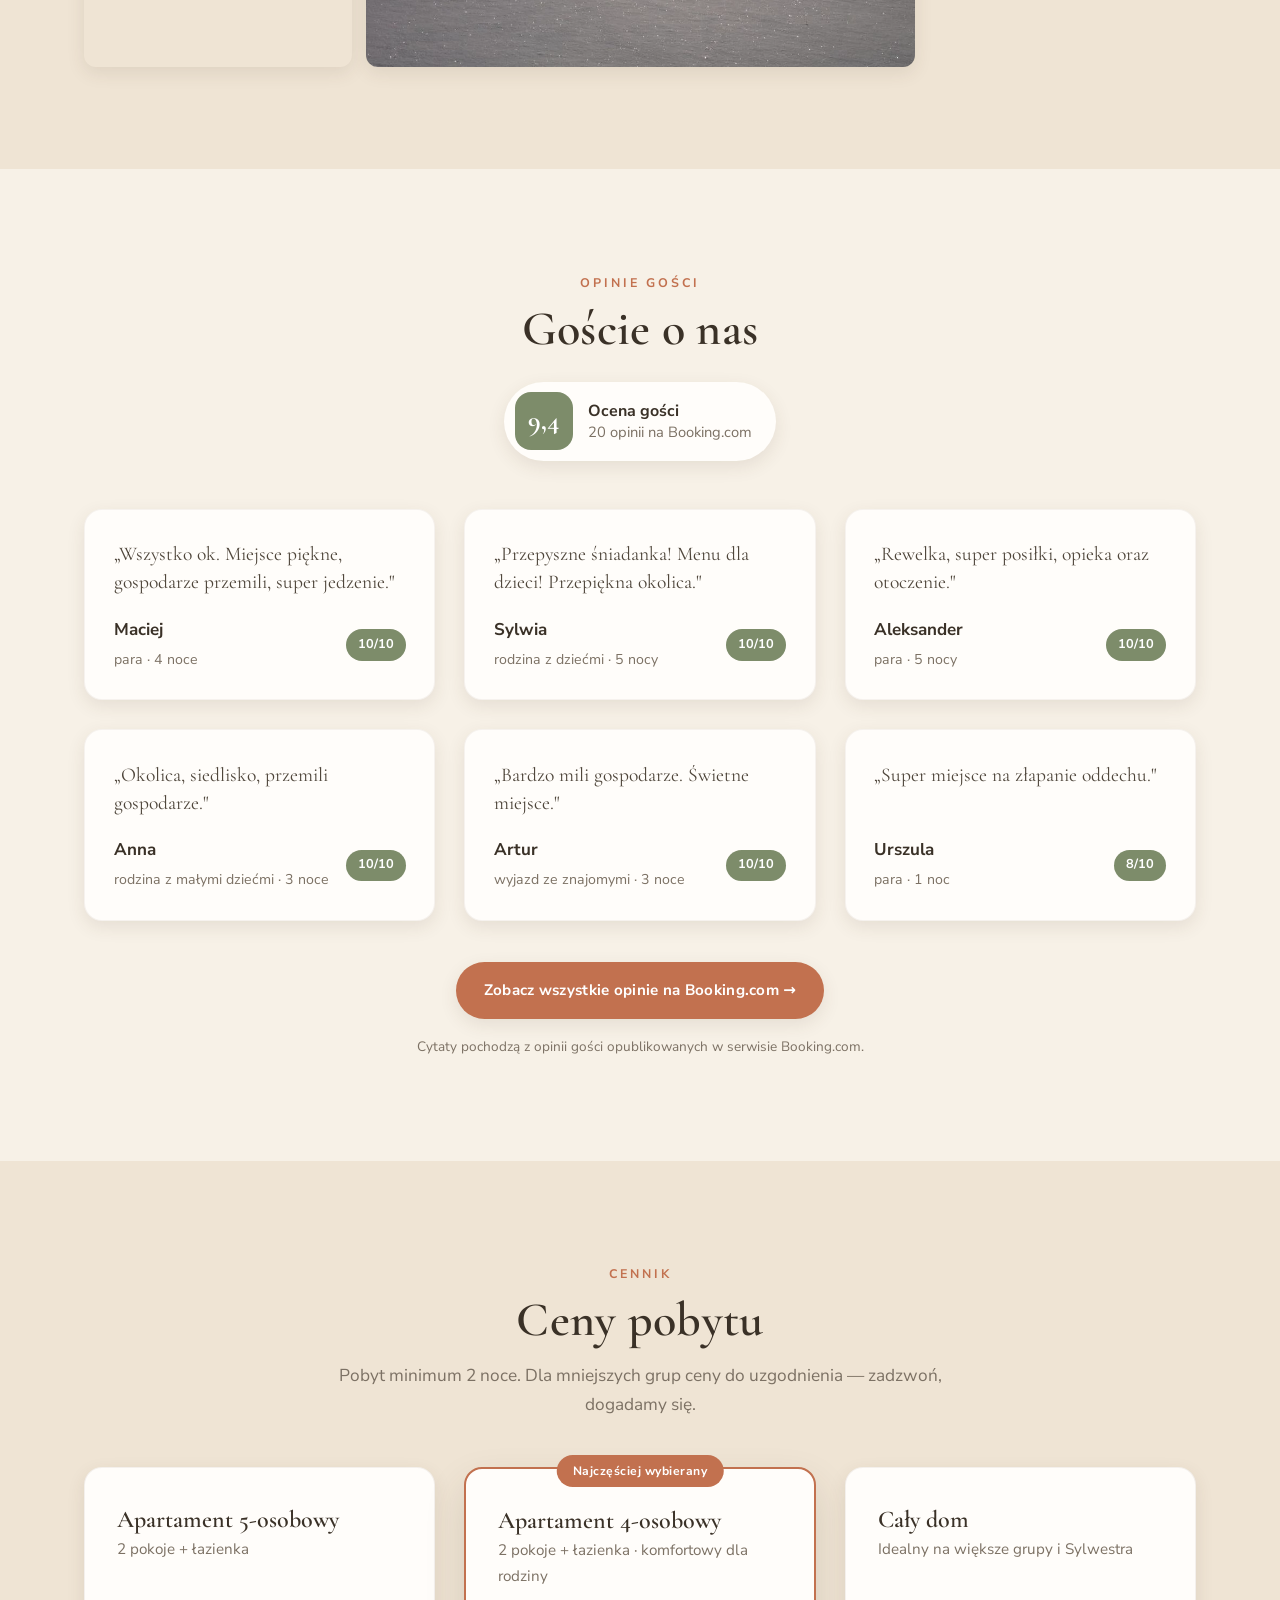
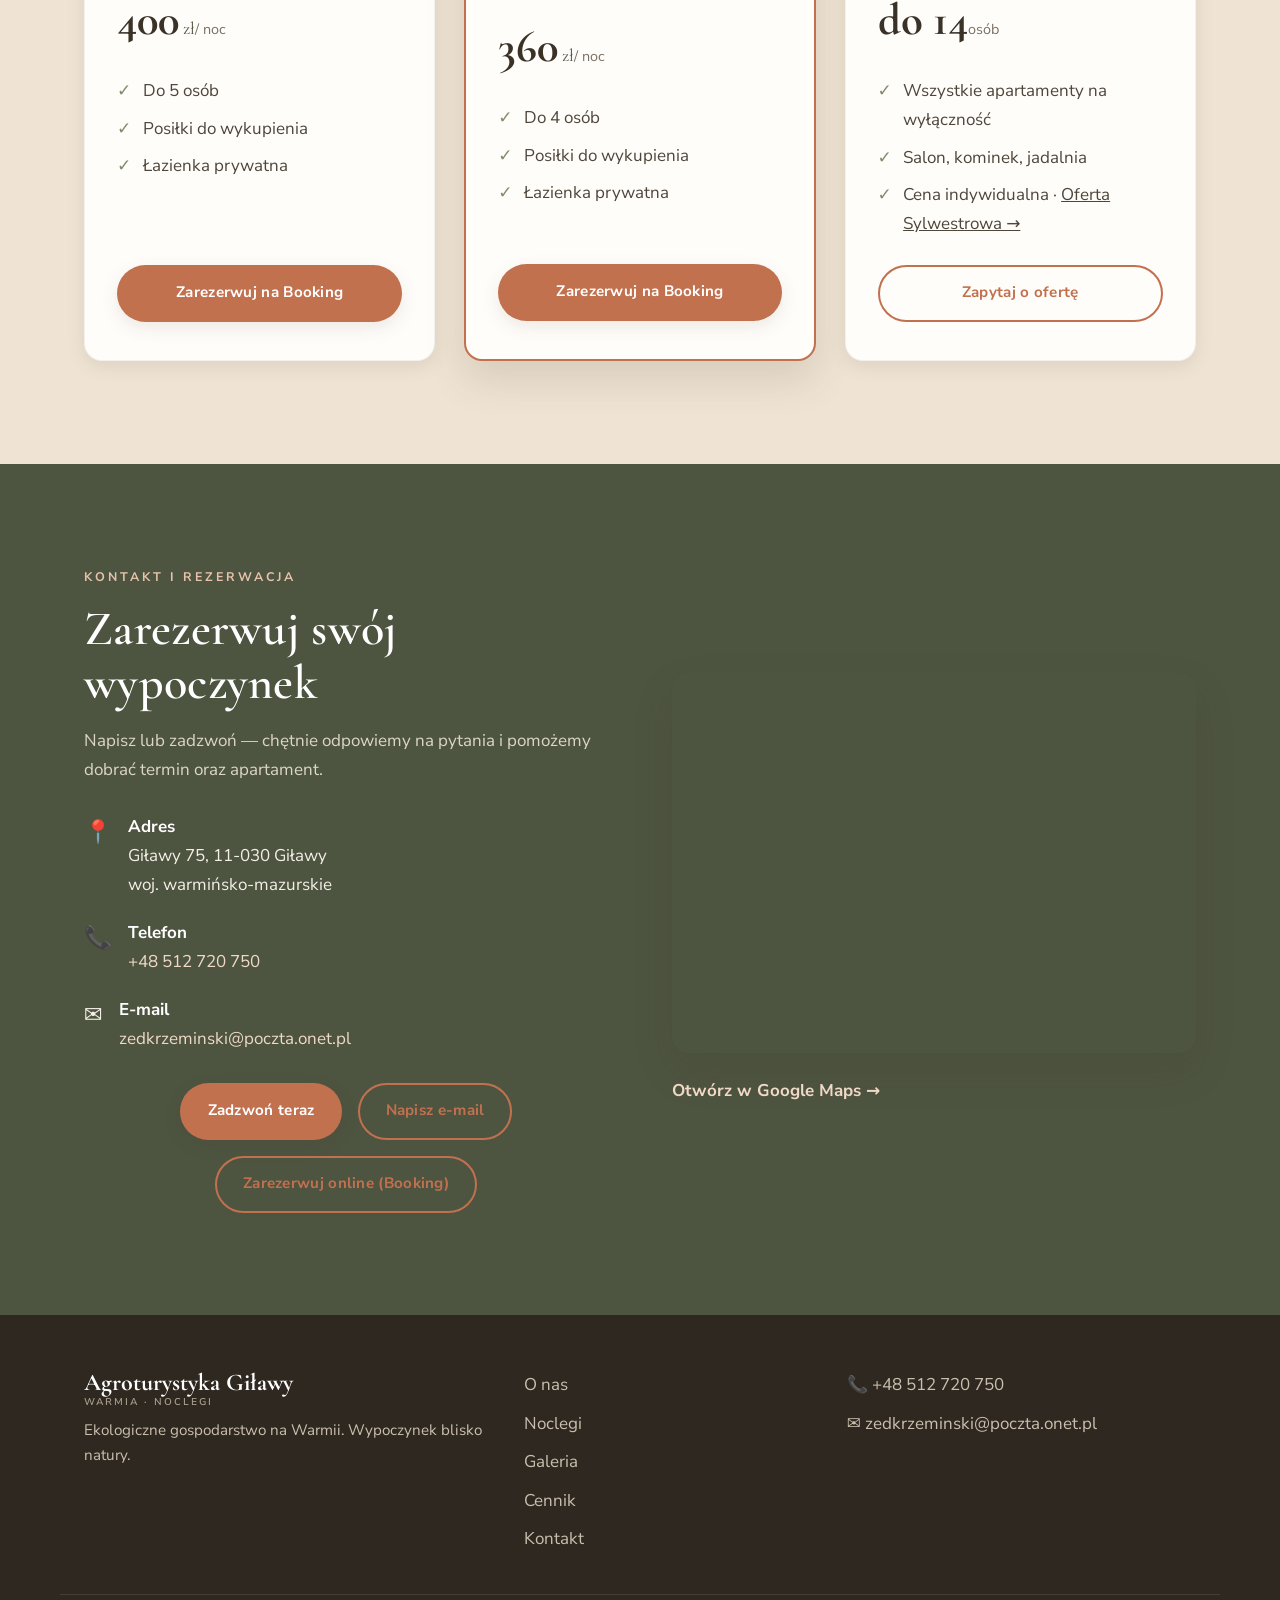
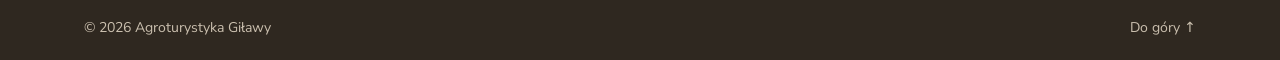
==== commit 3688d31e: "Dodaj konwersje Google Ads dla wszystkich metod kontaktu (tel/sms/mailto)" ====
--- a/index.html
+++ b/index.html
@@ -558,6 +558,7 @@
       // Kliknięcie w adres e-mail
       document.querySelectorAll('a[href^="mailto:"]').forEach(function (link) {
         link.addEventListener('click', function () {
+          gilawyTrackConversion('AW-17350584286/WjOwCJOV_b8cEN7Ps9FA');
           phCapture('klik_email', {
             href: link.getAttribute('href'),
             label: (link.textContent || '').trim()
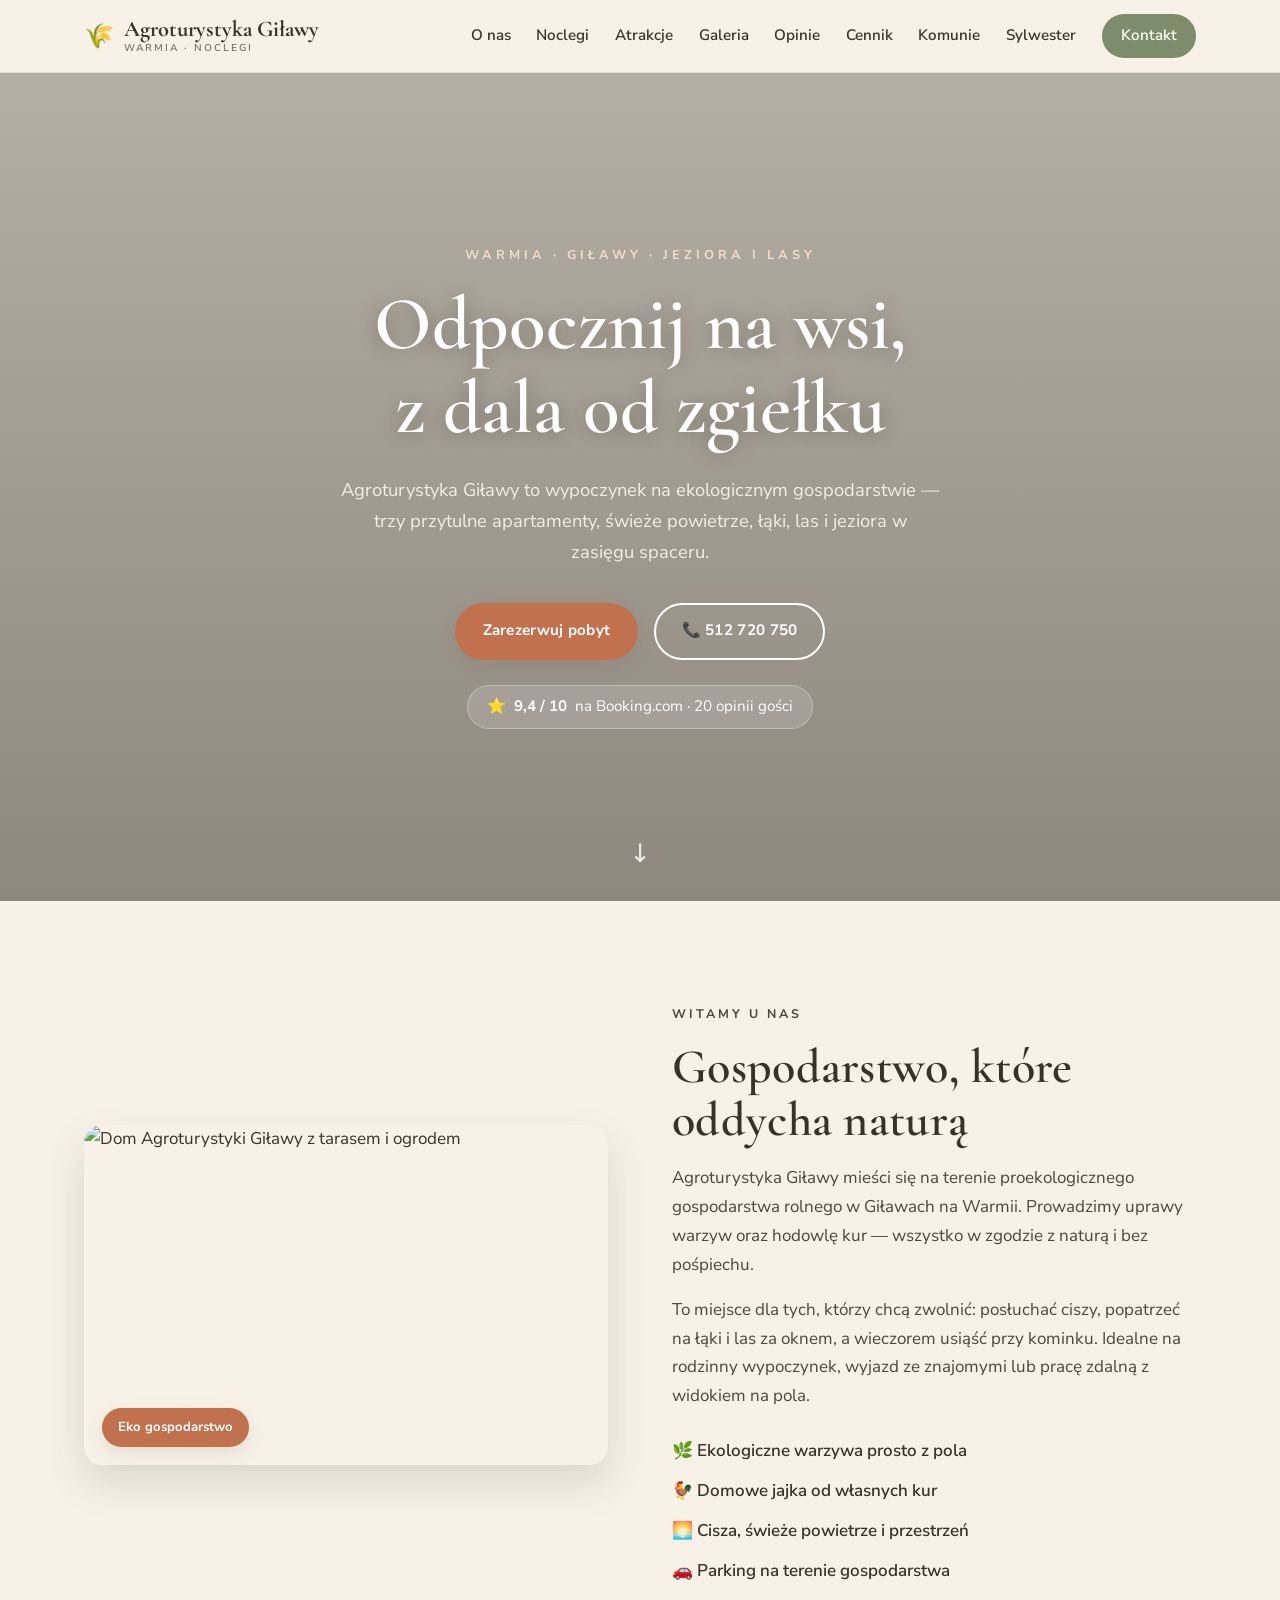
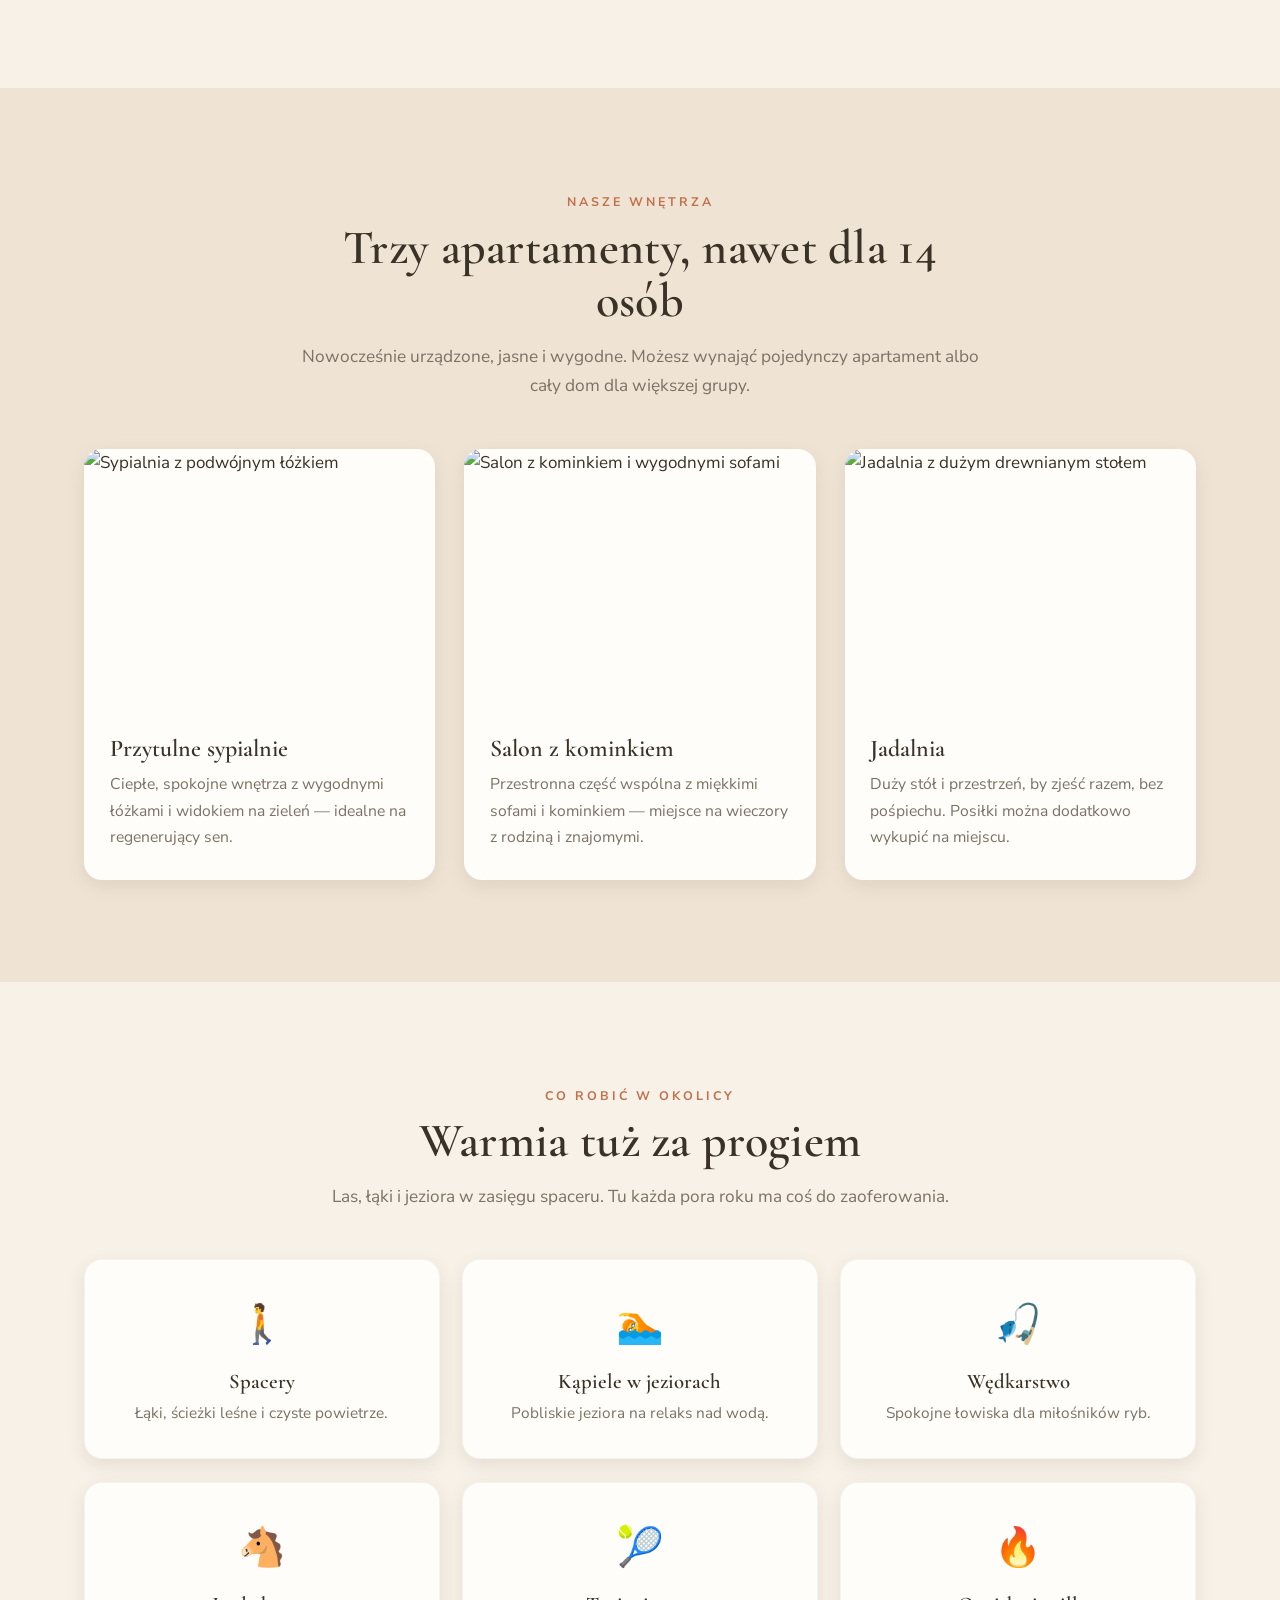
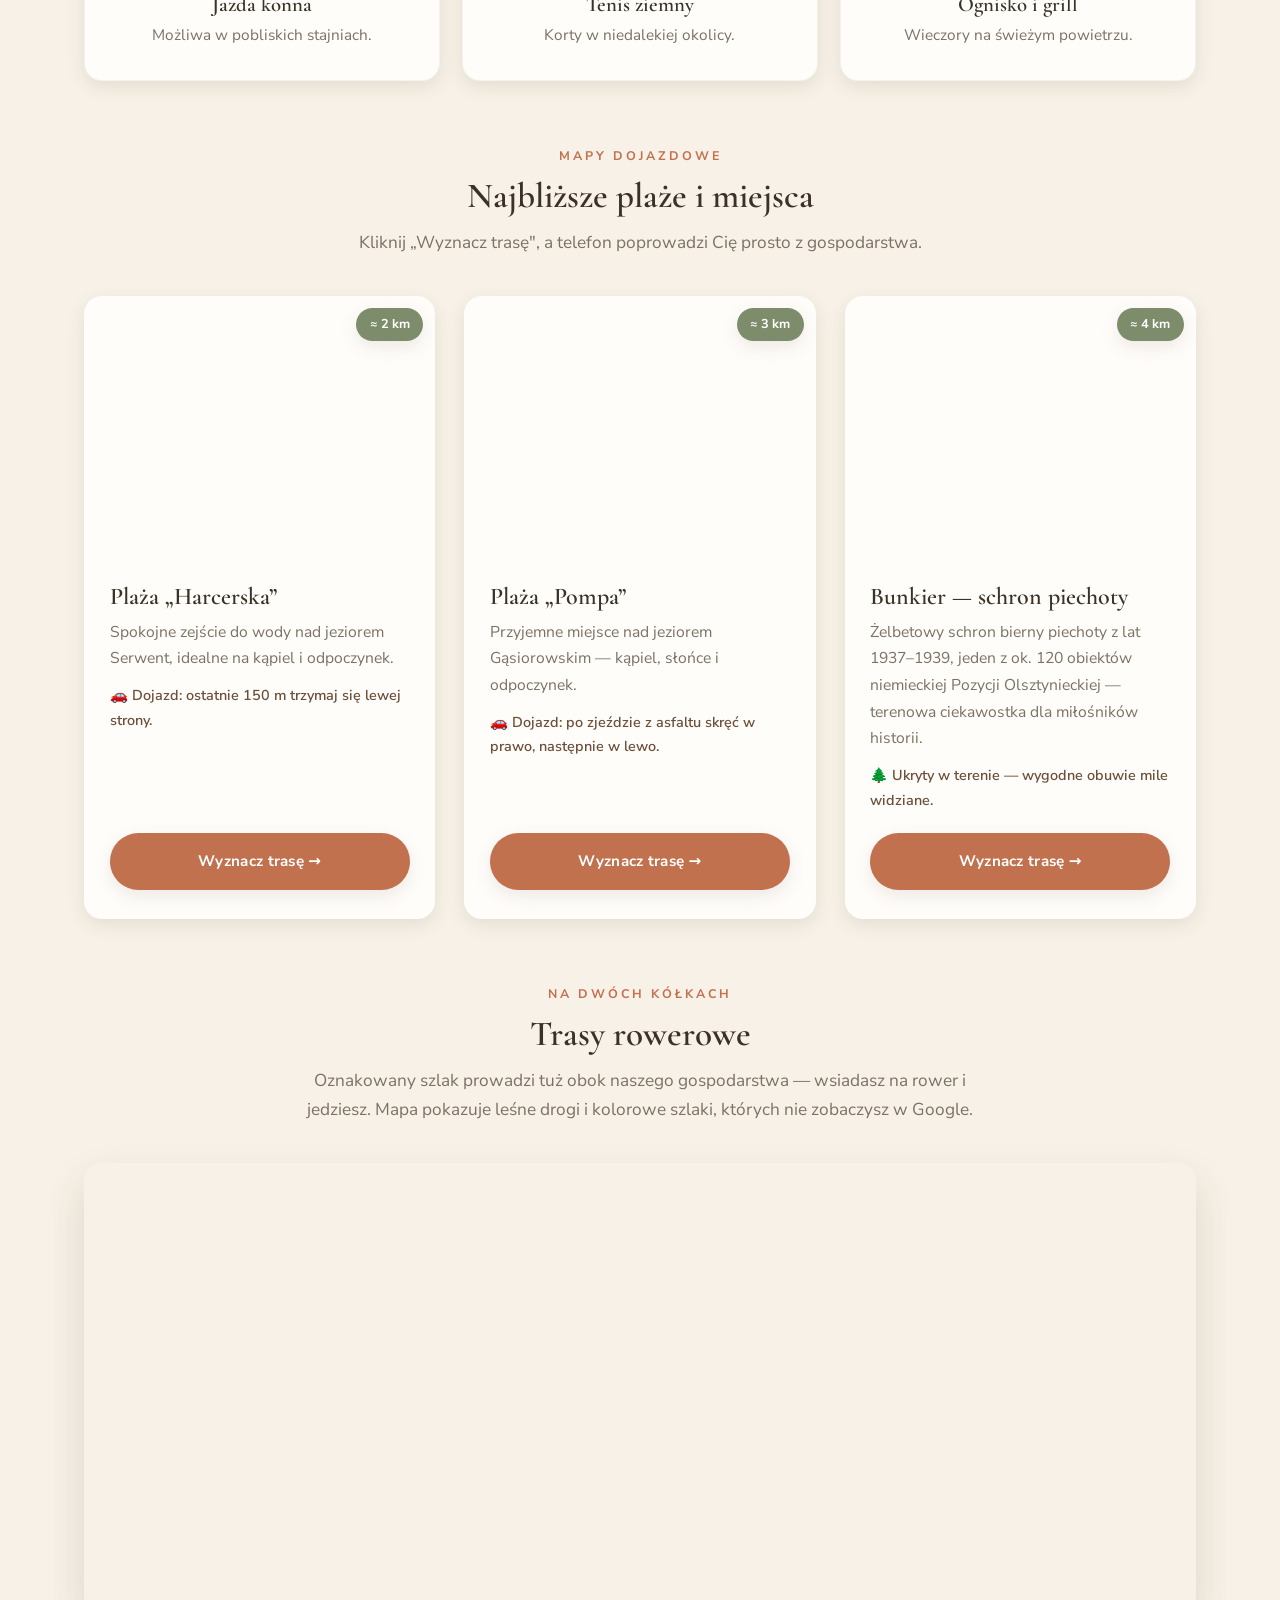
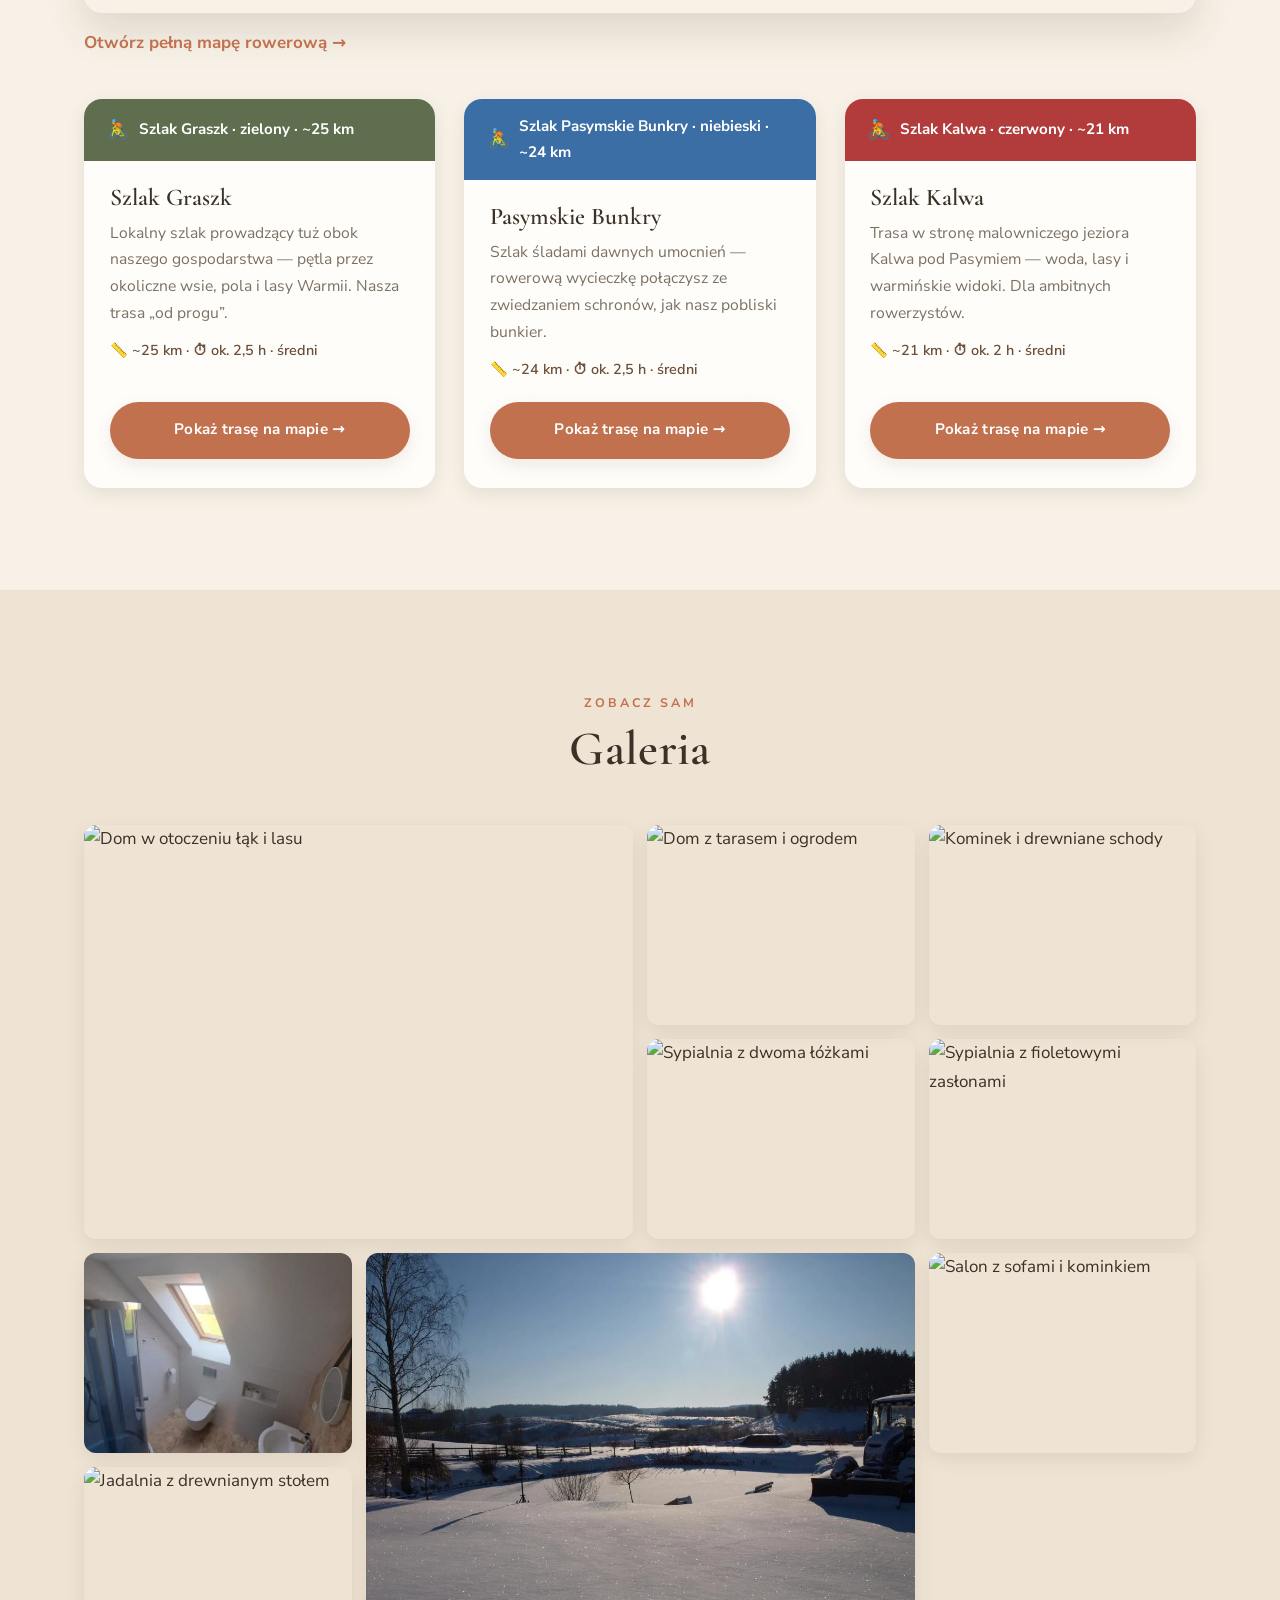
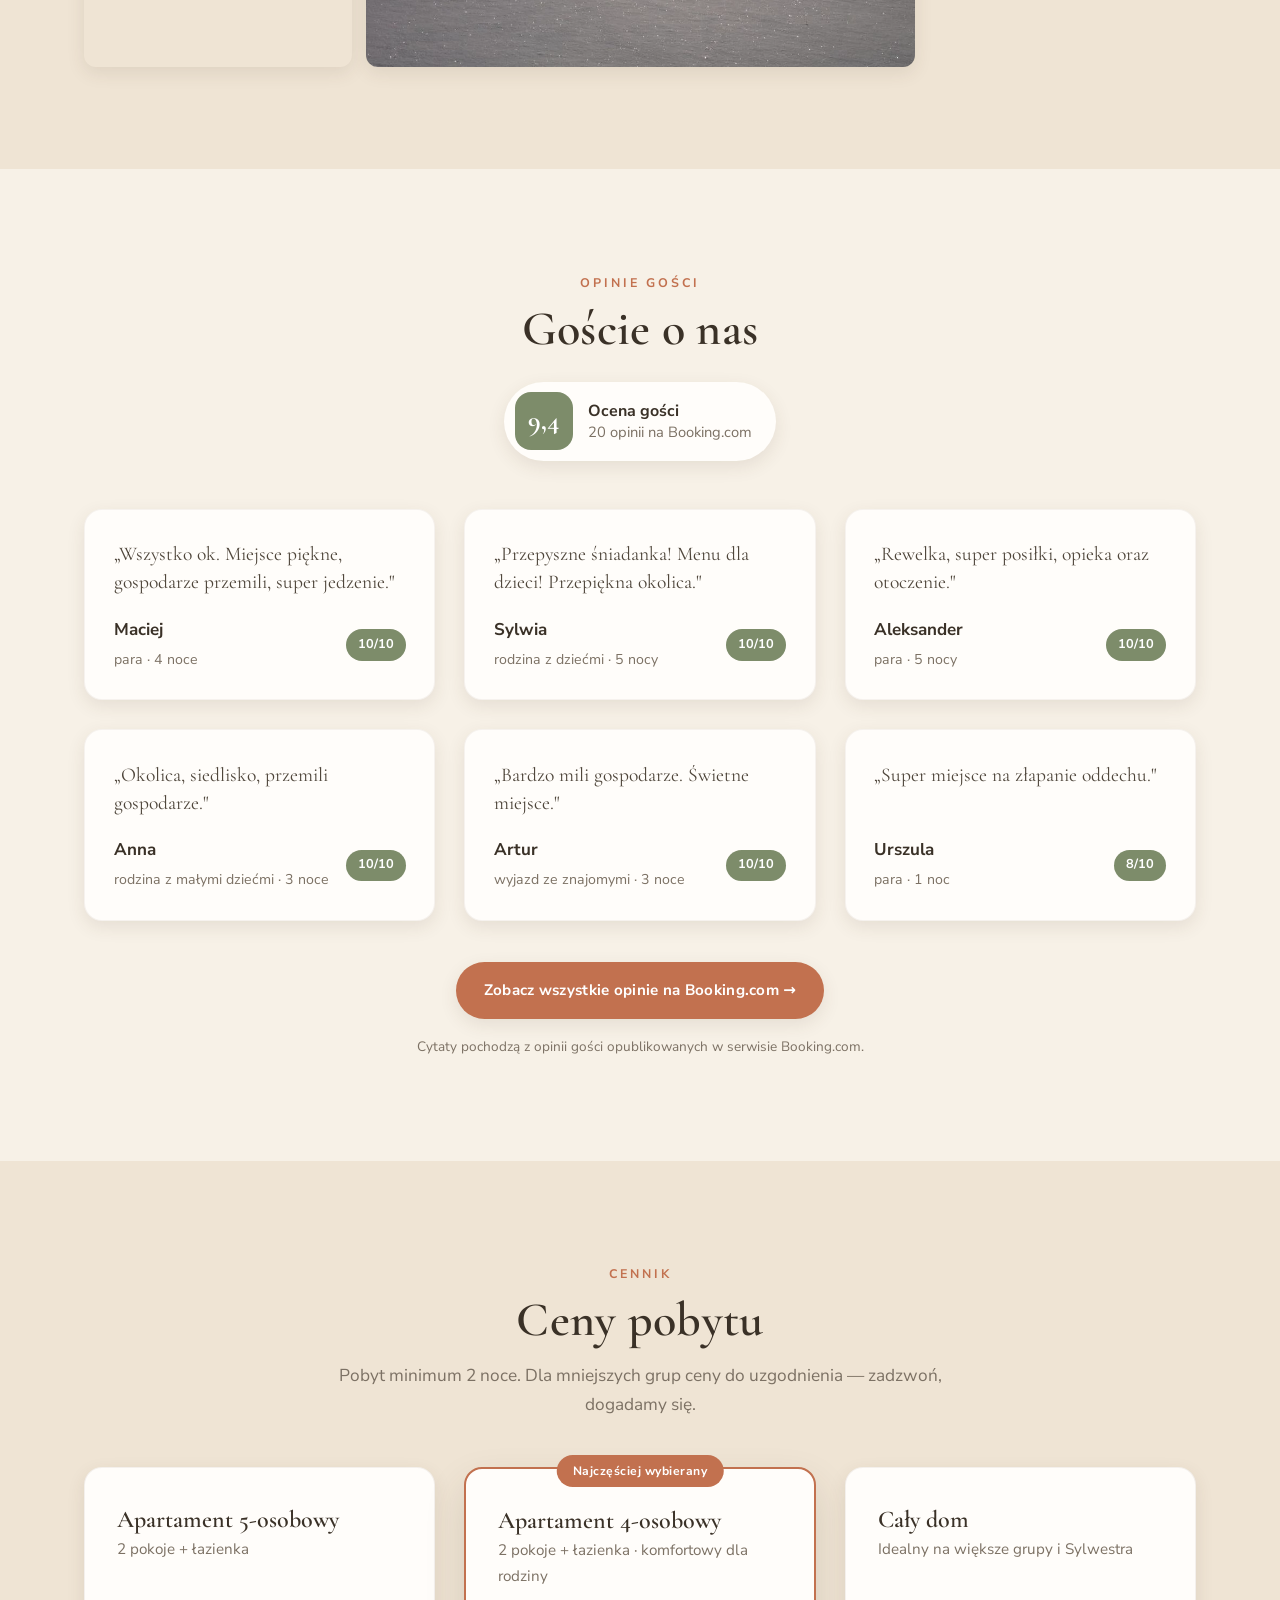
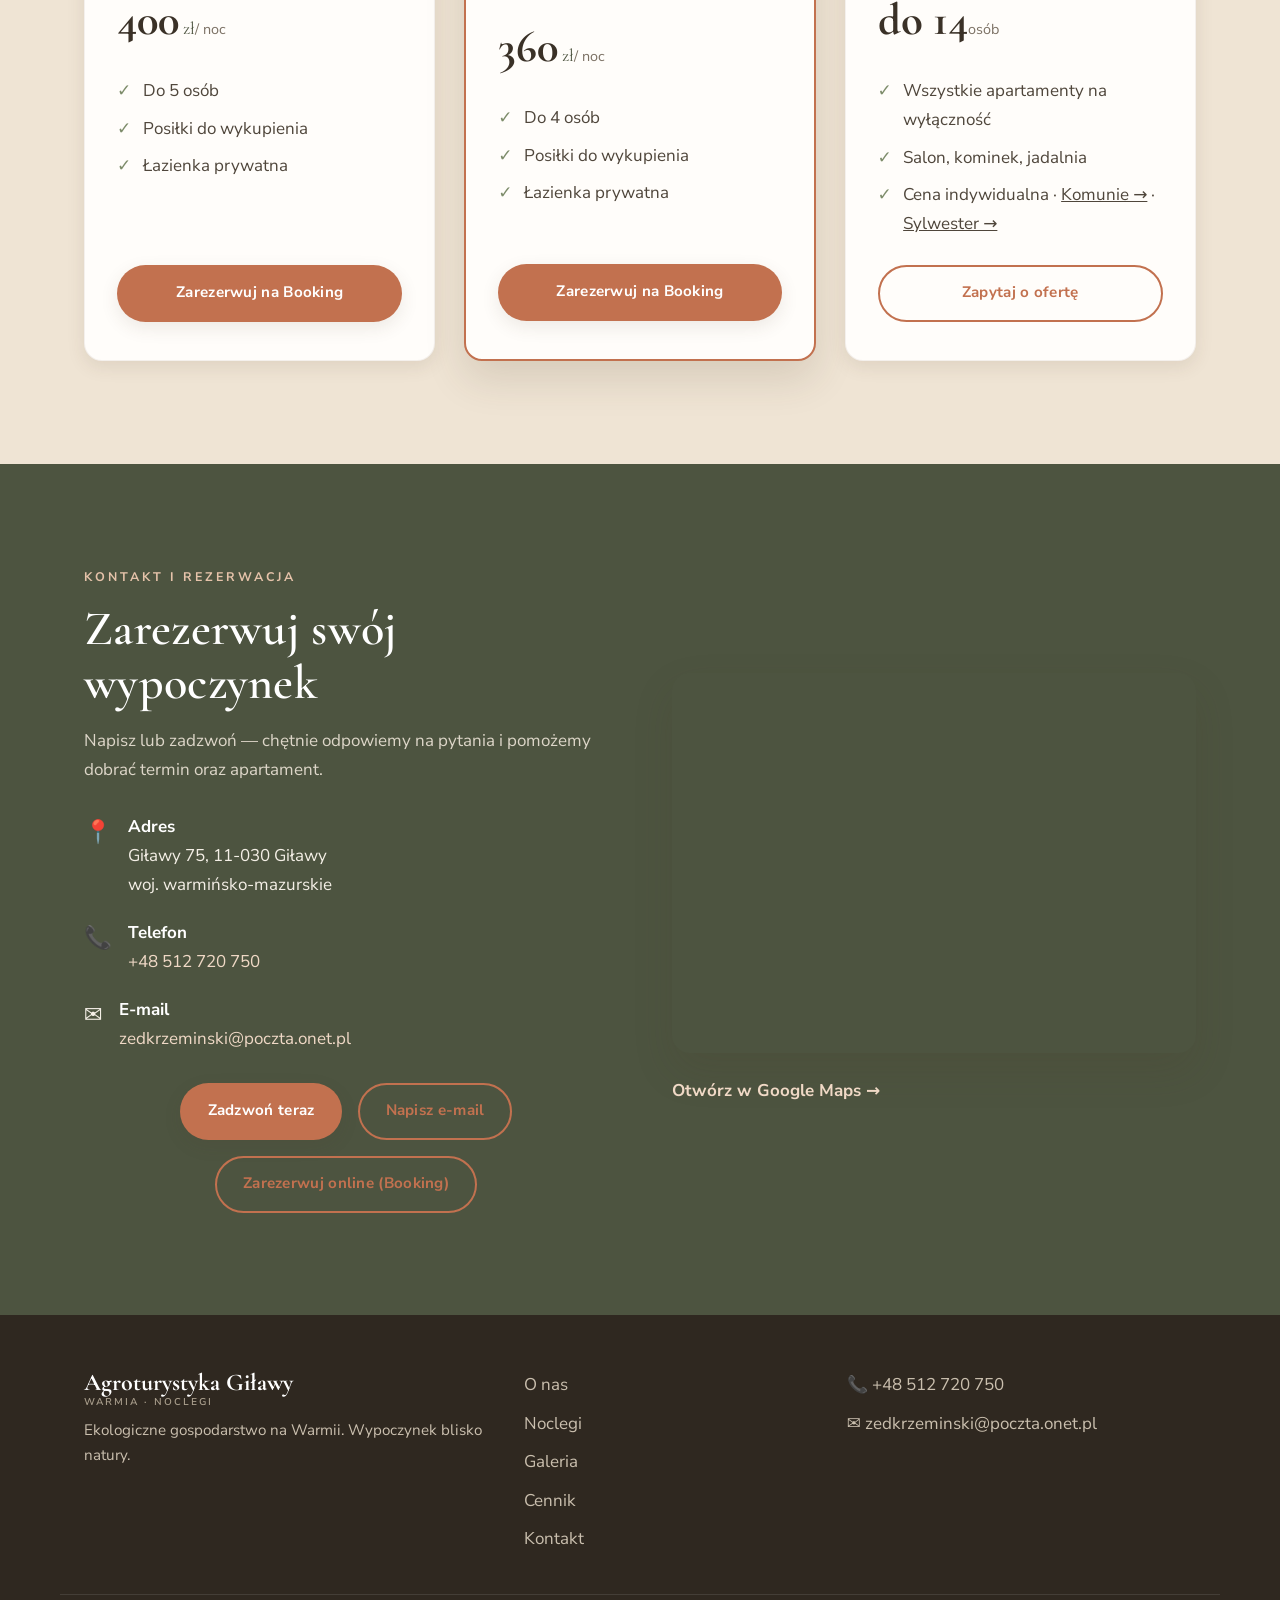
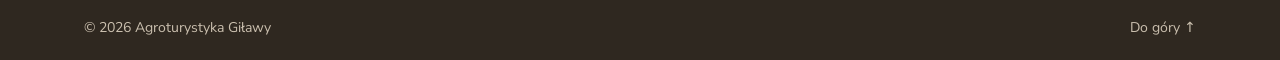
==== commit 48da1b0a: "Dodaj podstrone ofertowa Przyjecia Komunijne (komunia.html) oraz linki w menu i sitemap" ====
--- a/index.html
+++ b/index.html
@@ -123,6 +123,7 @@
         <a href="#galeria">Galeria</a>
         <a href="#opinie">Opinie</a>
         <a href="#cennik">Cennik</a>
+        <a href="komunia.html">Komunie</a>
         <a href="sylwester.html">Sylwester</a>
         <a href="#kontakt" class="nav-cta">Kontakt</a>
       </nav>
@@ -454,7 +455,7 @@
           <ul>
             <li>Wszystkie apartamenty na wyłączność</li>
             <li>Salon, kominek, jadalnia</li>
-            <li>Cena indywidualna · <a href="sylwester.html" style="text-decoration:underline">Oferta Sylwestrowa →</a></li>
+            <li>Cena indywidualna · <a href="komunia.html" style="text-decoration:underline">Komunie →</a> · <a href="sylwester.html" style="text-decoration:underline">Sylwester →</a></li>
           </ul>
           <a href="#kontakt" class="btn btn-ghost btn-block">Zapytaj o ofertę</a>
         </div>
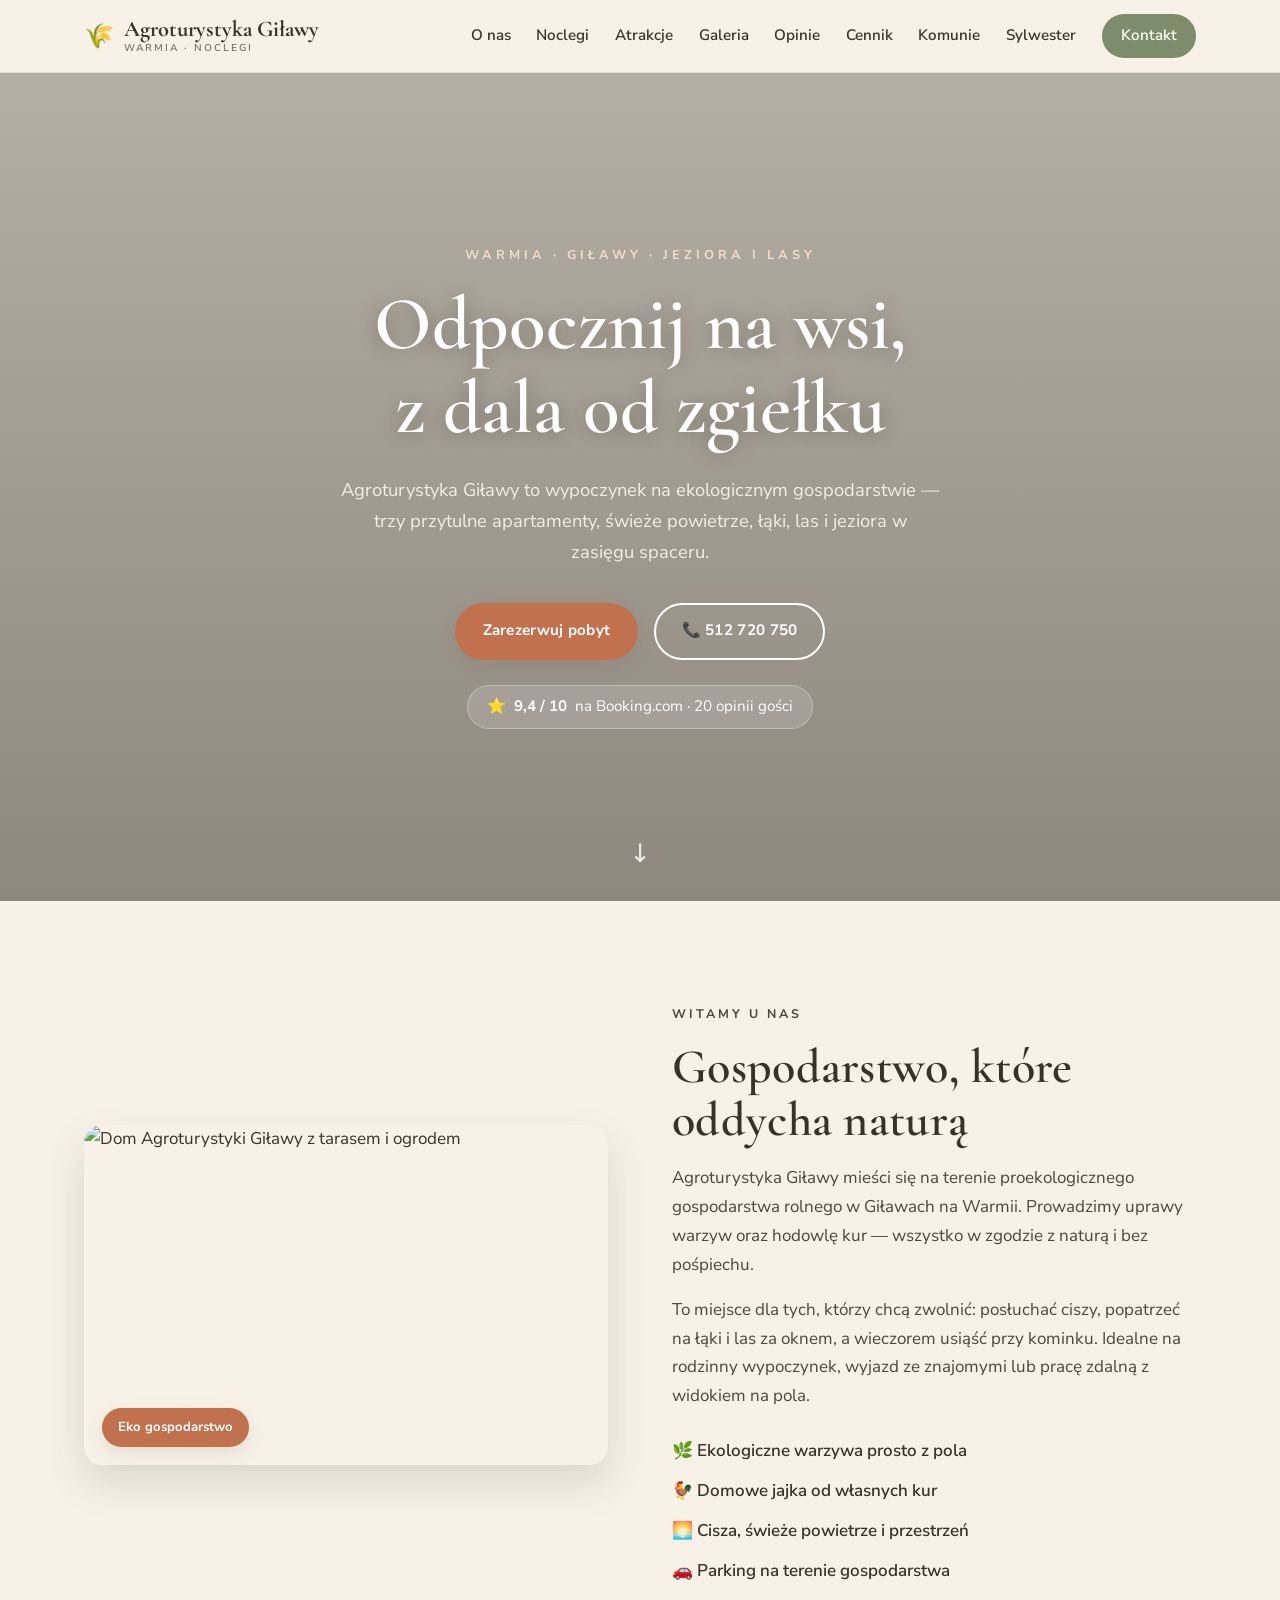
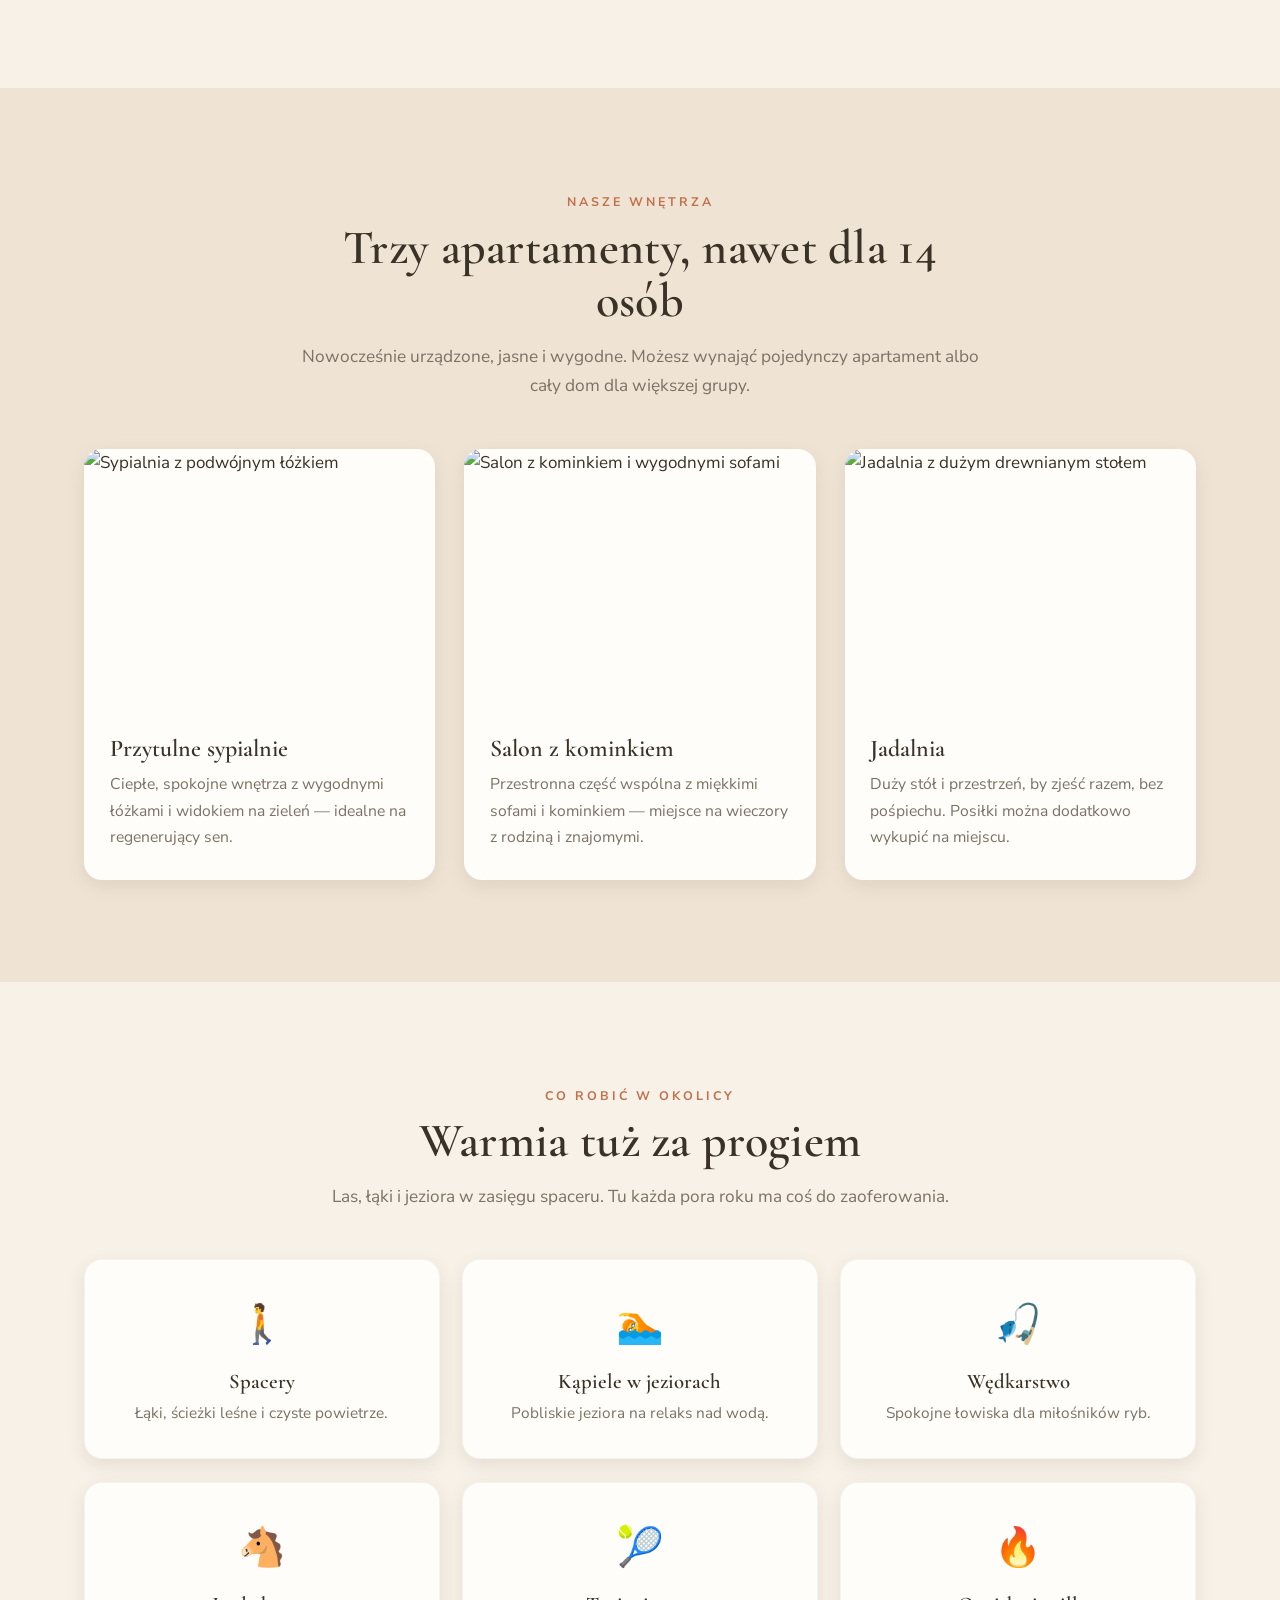
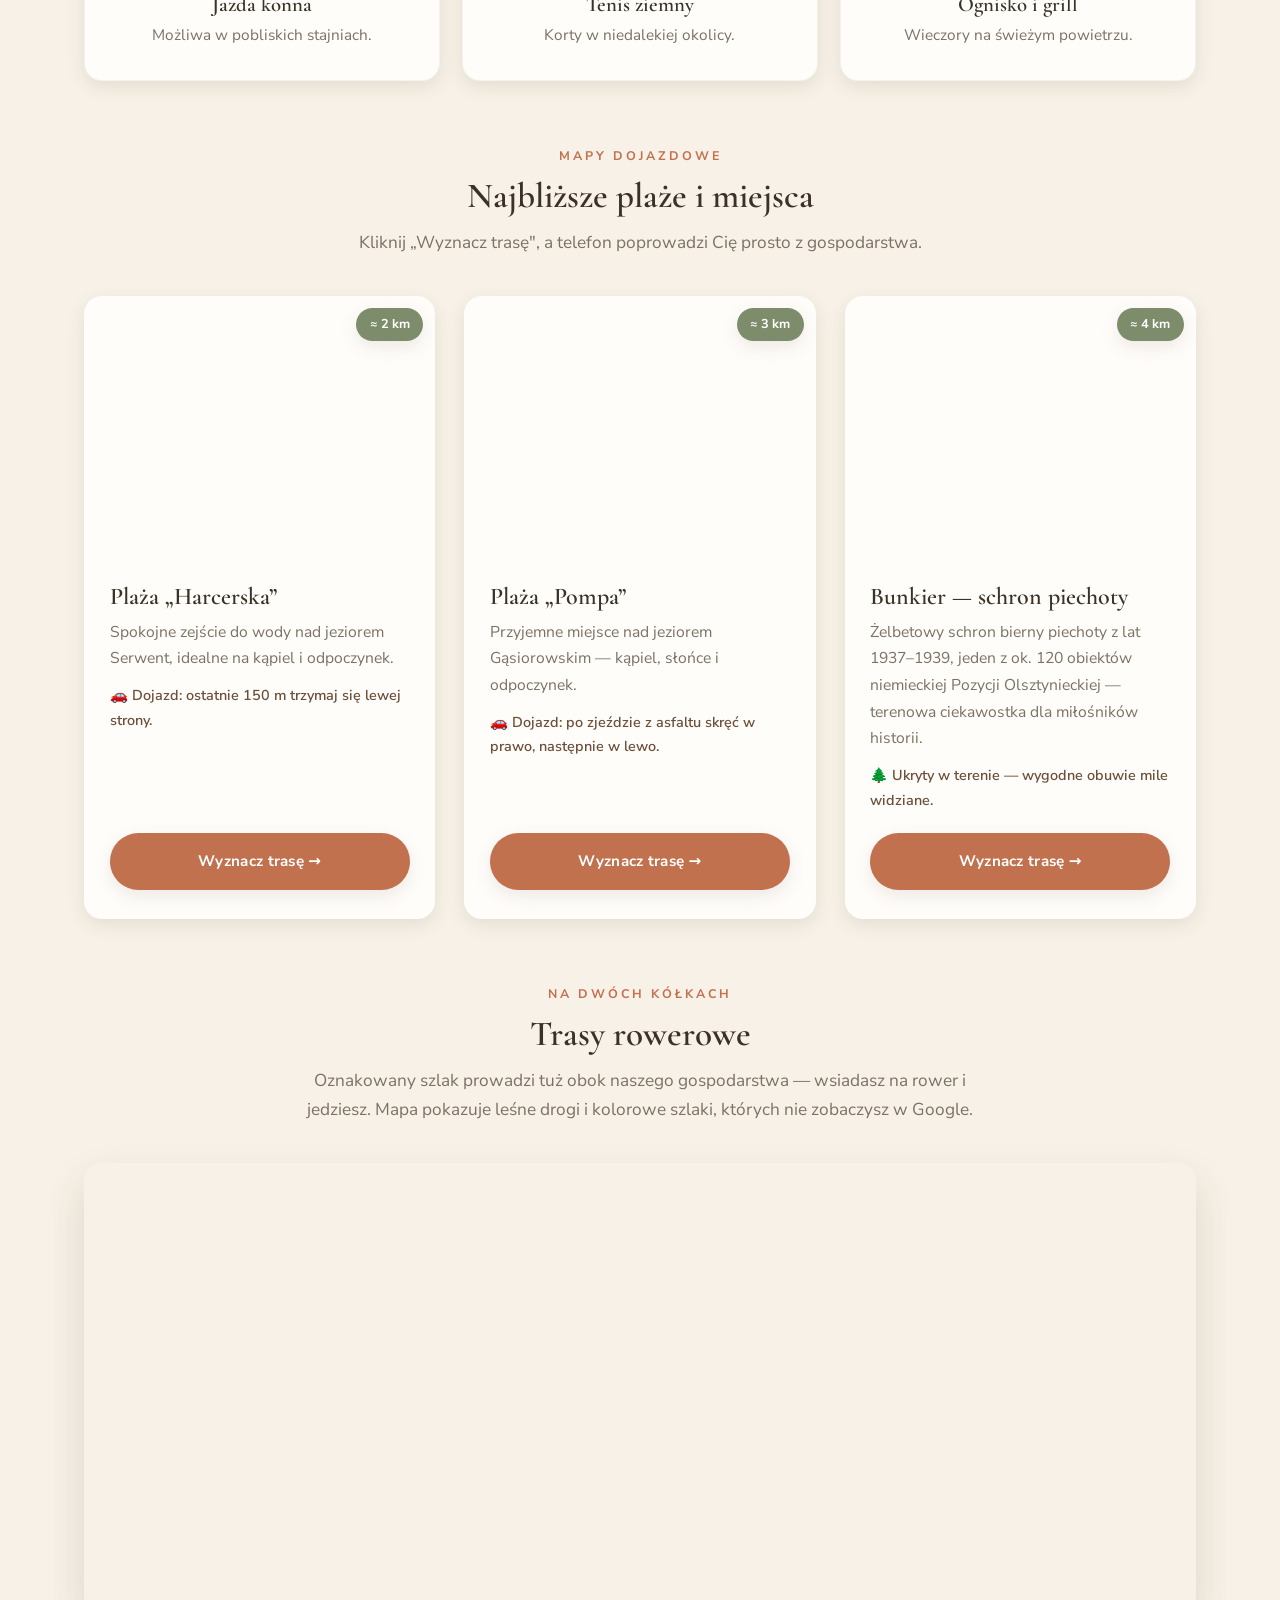
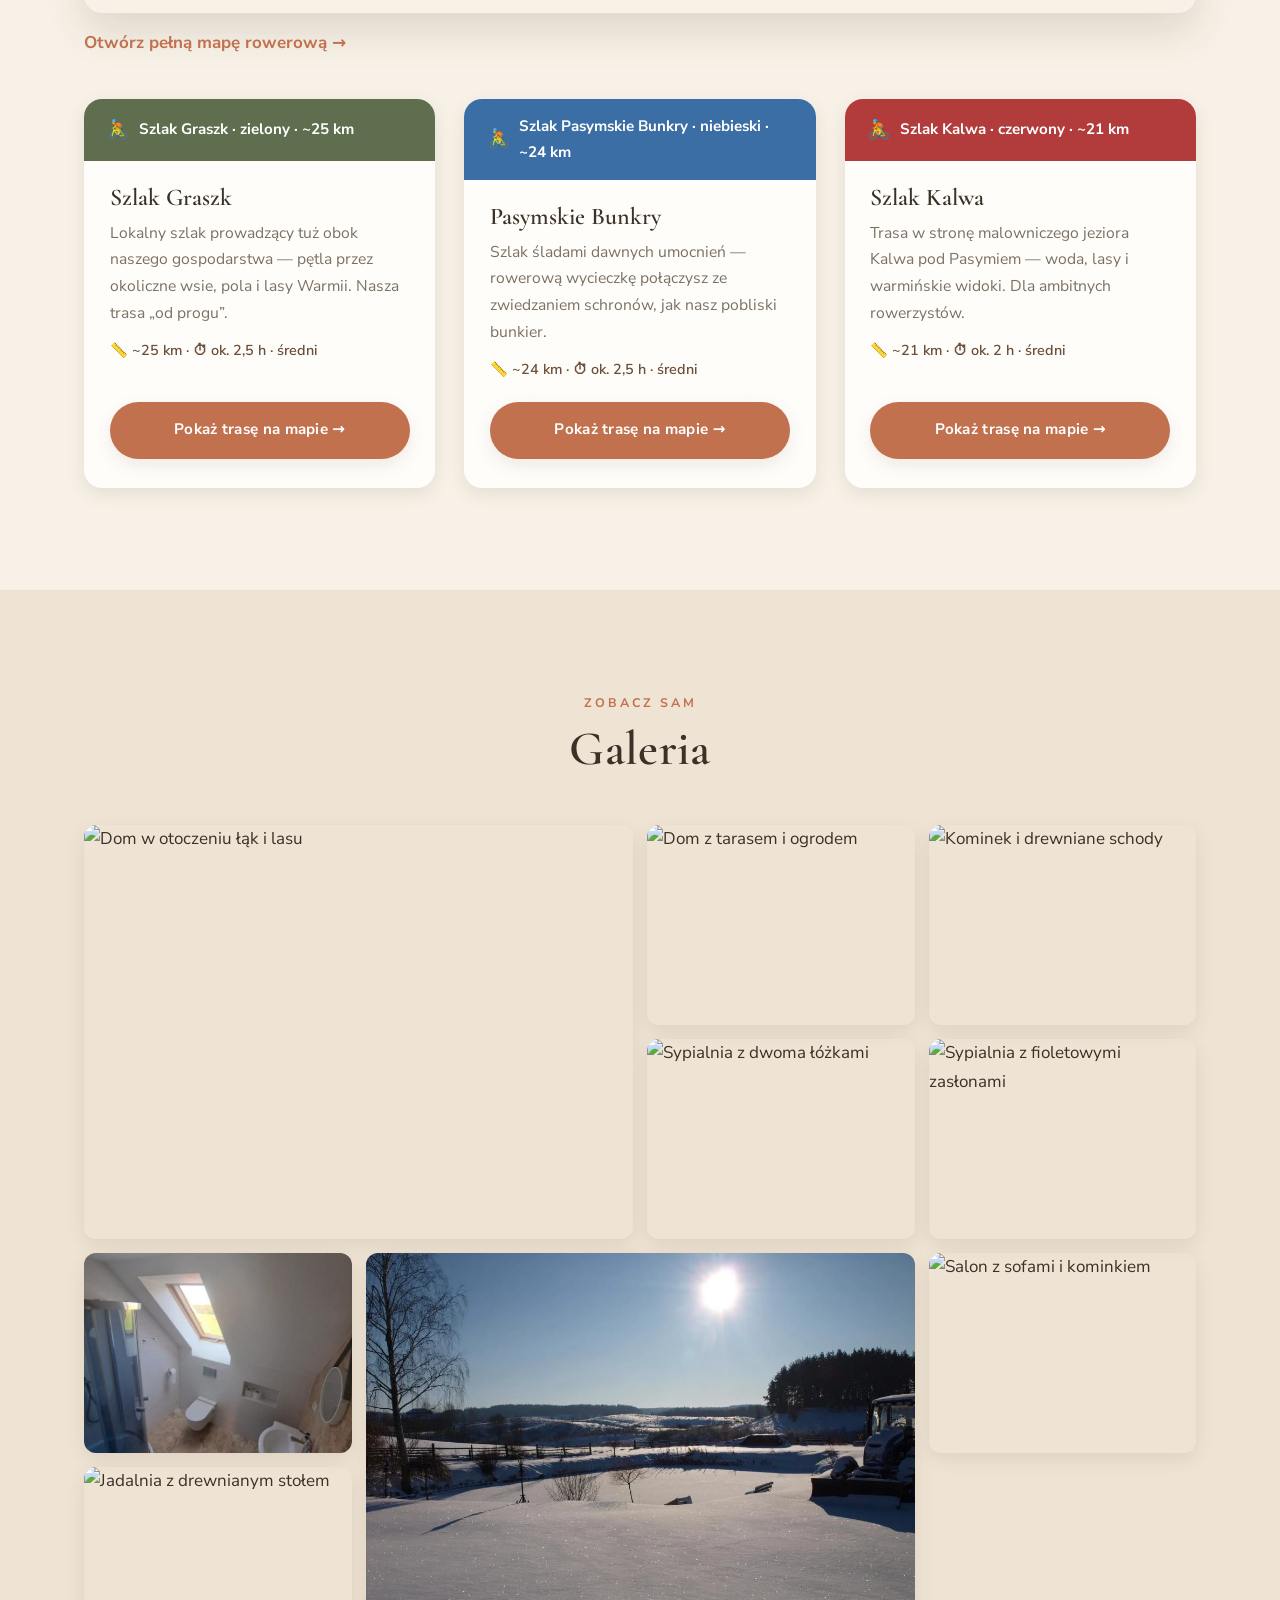
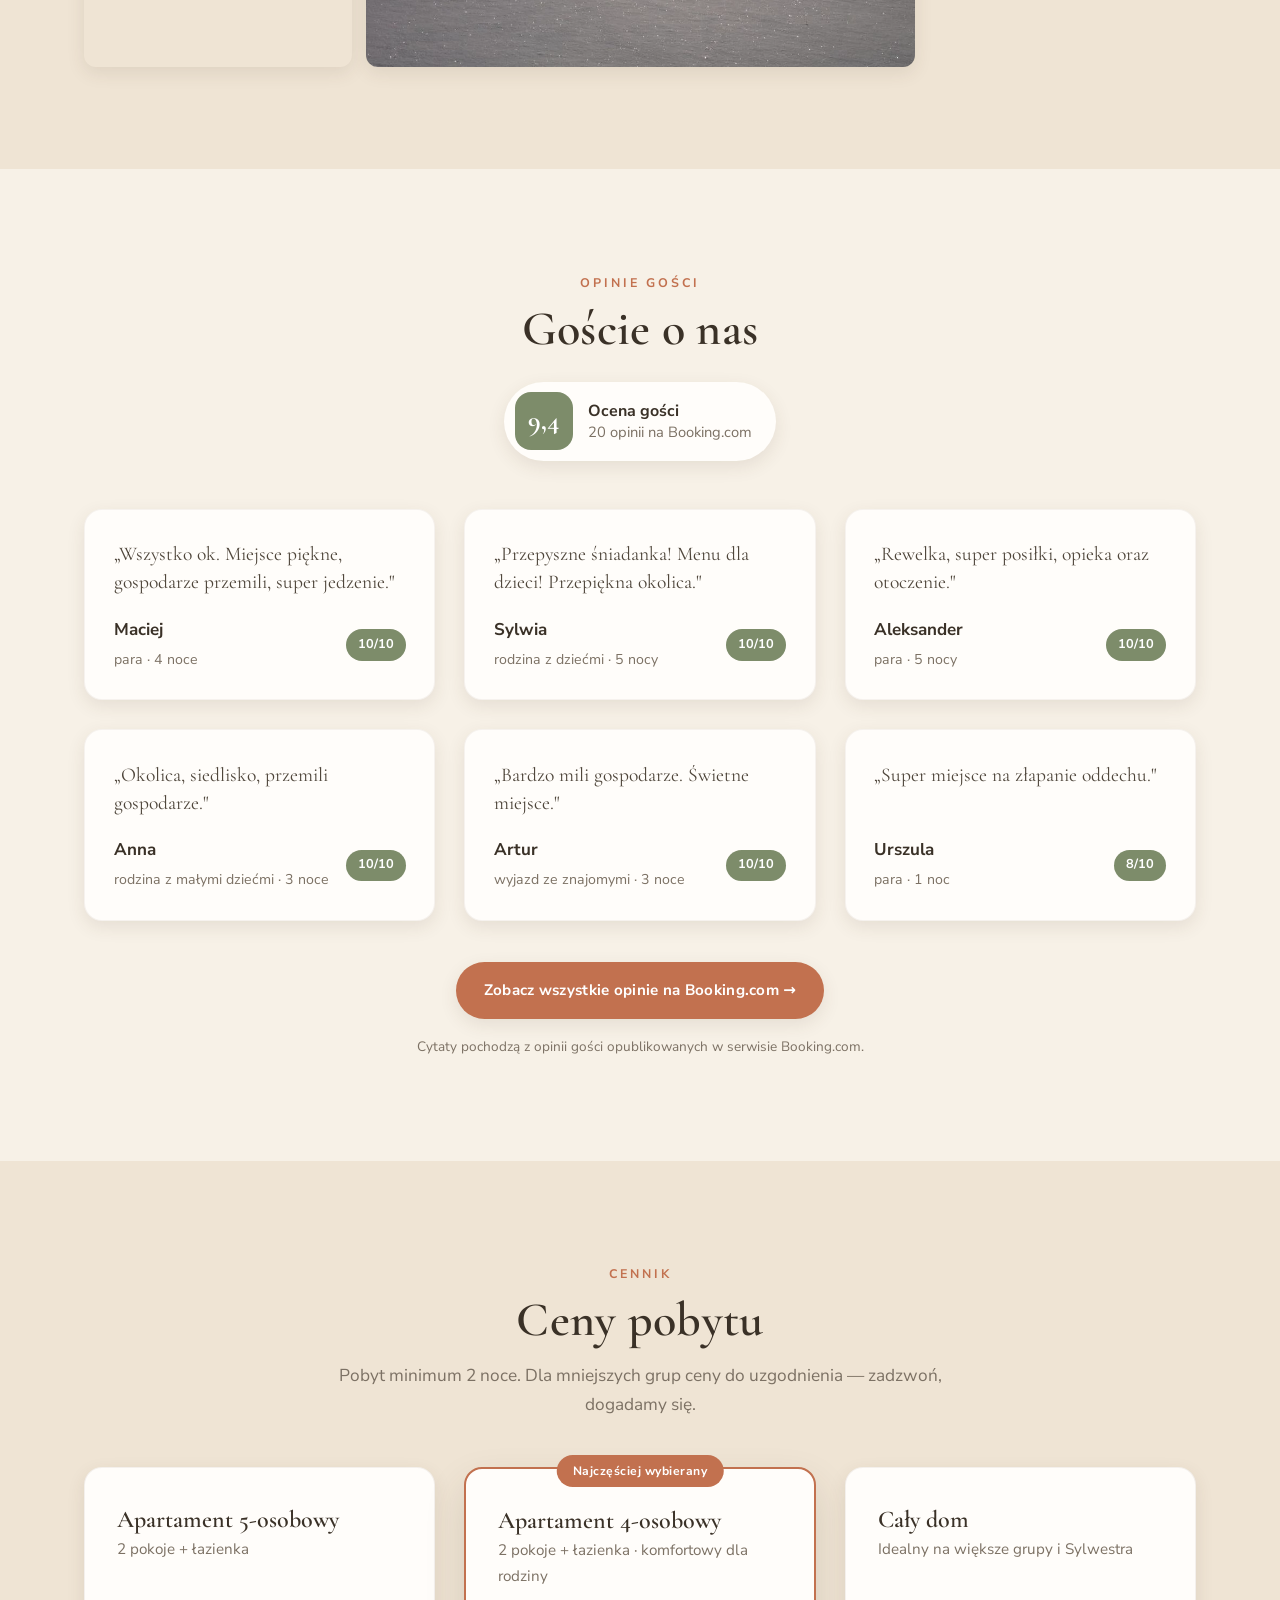
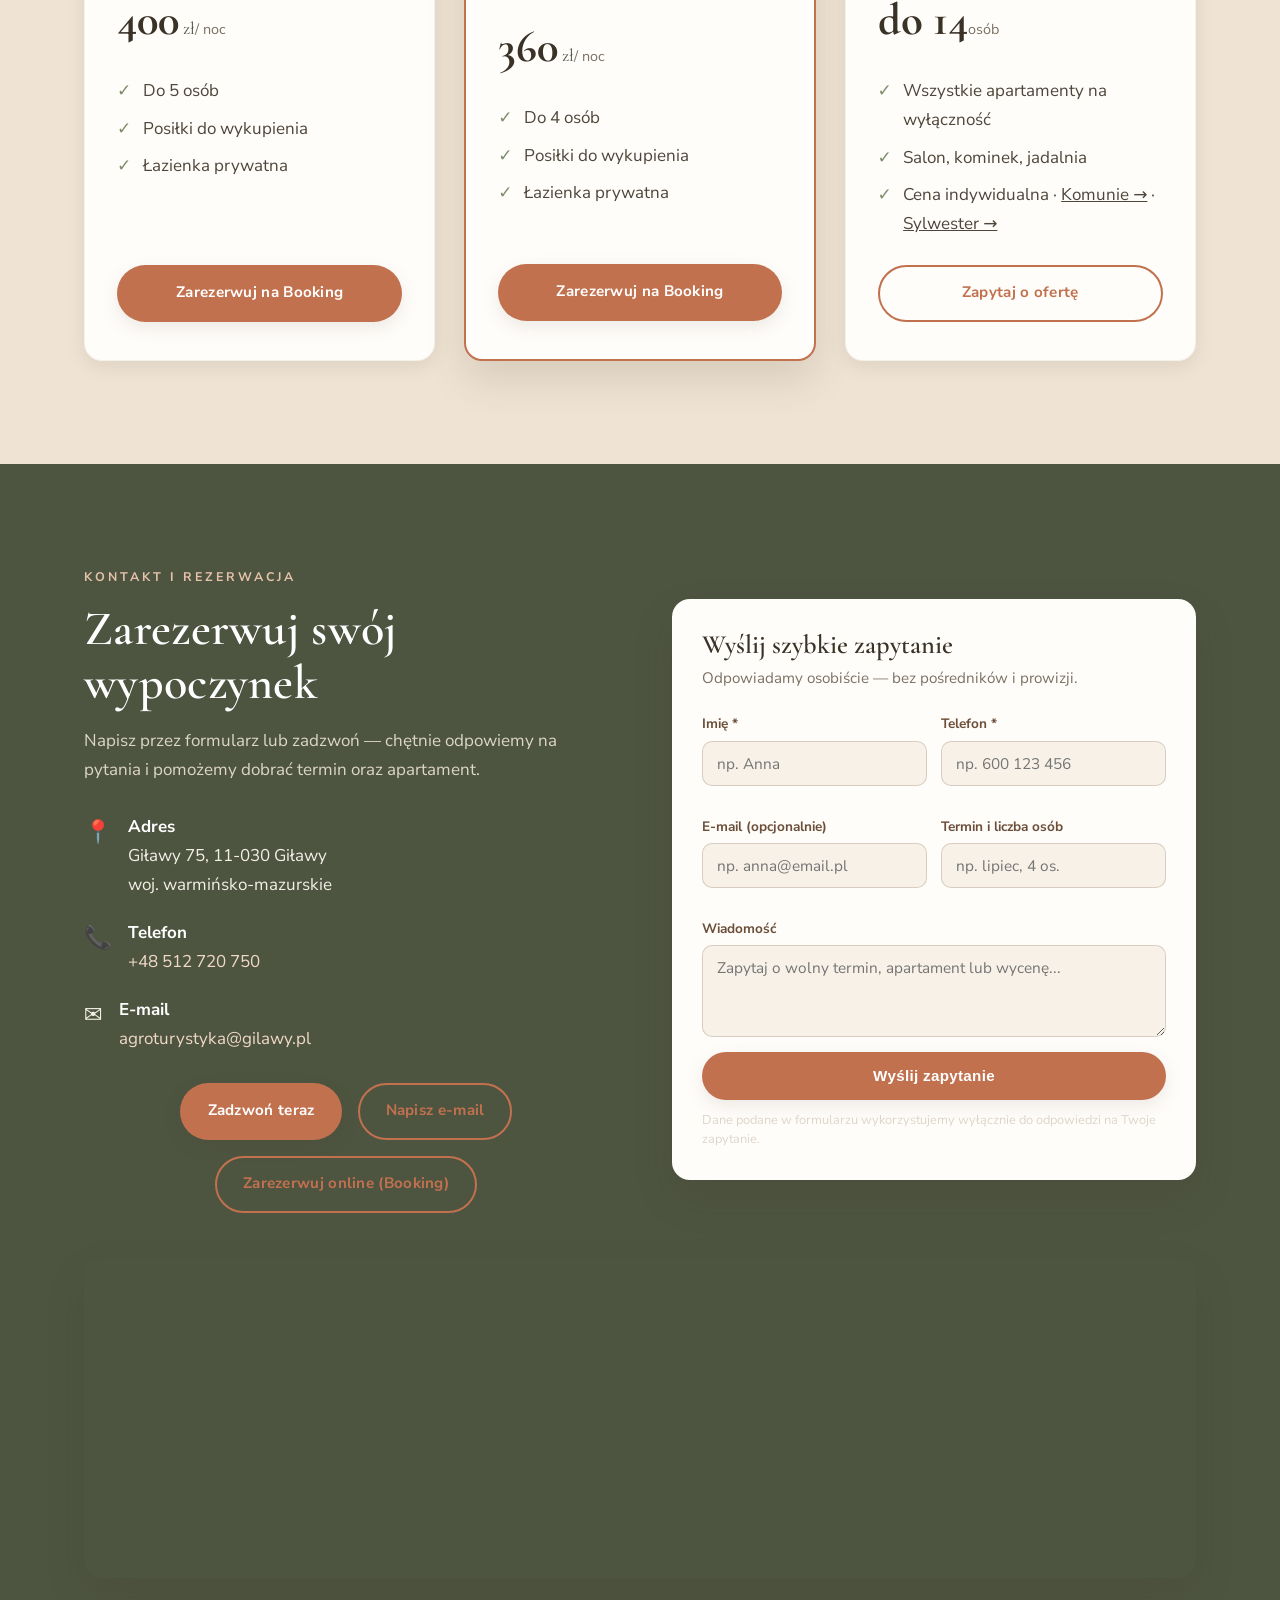
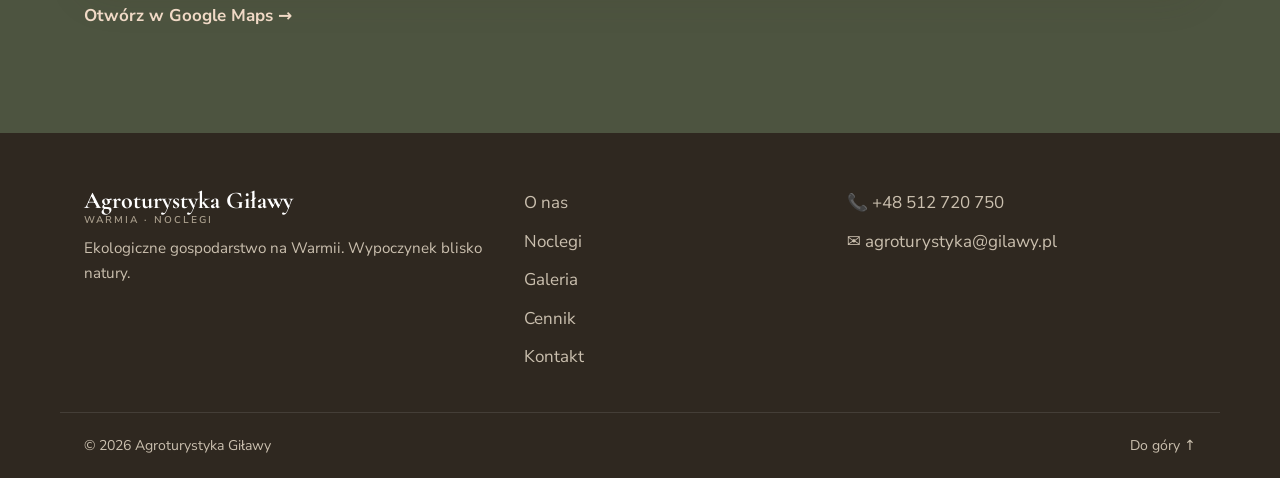
==== commit 22fc8885: "Dodaj formularze kontaktowe (forms-hub) i zmien e-mail na agroturystyka@gilawy.pl" ====
--- a/index.html
+++ b/index.html
@@ -87,7 +87,7 @@
     "url": "https://gilawy.pl/",
     "sameAs": ["https://www.booking.com/hotel/pl/agroturystyka-gilawy.pl.html"],
     "telephone": "+48512720750",
-    "email": "zedkrzeminski@poczta.onet.pl",
+    "email": "agroturystyka@gilawy.pl",
     "address": {
       "@type": "PostalAddress",
       "streetAddress": "Giławy 75",
@@ -465,23 +465,60 @@
 
   <!-- ===== KONTAKT ===== -->
   <section class="section section-contact" id="kontakt">
-    <div class="container split">
-      <div class="split-text">
-        <p class="kicker">Kontakt i rezerwacja</p>
-        <h2>Zarezerwuj swój wypoczynek</h2>
-        <p>Napisz lub zadzwoń — chętnie odpowiemy na pytania i pomożemy dobrać termin oraz apartament.</p>
-        <ul class="contact-list">
-          <li><span>📍</span> <div><strong>Adres</strong><br>Giławy 75, 11-030 Giławy<br>woj. warmińsko-mazurskie</div></li>
-          <li><span>📞</span> <div><strong>Telefon</strong><br><a href="tel:+48512720750">+48 512 720 750</a></div></li>
-          <li><span>✉️</span> <div><strong>E-mail</strong><br><a href="mailto:zedkrzeminski@poczta.onet.pl">zedkrzeminski@poczta.onet.pl</a></div></li>
-        </ul>
-        <div class="hero-actions">
-          <a href="tel:+48512720750" class="btn btn-primary">Zadzwoń teraz</a>
-          <a href="mailto:zedkrzeminski@poczta.onet.pl?subject=Zapytanie%20o%20rezerwacj%C4%99%20-%20Agroturystyka%20Gi%C5%82awy" class="btn btn-ghost">Napisz e-mail</a>
-          <a href="https://www.booking.com/hotel/pl/agroturystyka-gilawy.pl.html" class="btn btn-ghost js-book-booking" target="_blank" rel="noopener">Zarezerwuj online (Booking)</a>
+    <div class="container">
+      <div class="split">
+        <div class="split-text">
+          <p class="kicker">Kontakt i rezerwacja</p>
+          <h2>Zarezerwuj swój wypoczynek</h2>
+          <p>Napisz przez formularz lub zadzwoń — chętnie odpowiemy na pytania i pomożemy dobrać termin oraz apartament.</p>
+          <ul class="contact-list">
+            <li><span>📍</span> <div><strong>Adres</strong><br>Giławy 75, 11-030 Giławy<br>woj. warmińsko-mazurskie</div></li>
+            <li><span>📞</span> <div><strong>Telefon</strong><br><a href="tel:+48512720750">+48 512 720 750</a></div></li>
+            <li><span>✉️</span> <div><strong>E-mail</strong><br><a href="mailto:agroturystyka@gilawy.pl">agroturystyka@gilawy.pl</a></div></li>
+          </ul>
+          <div class="hero-actions">
+            <a href="tel:+48512720750" class="btn btn-primary">Zadzwoń teraz</a>
+            <a href="mailto:agroturystyka@gilawy.pl?subject=Zapytanie%20o%20rezerwacj%C4%99%20-%20Agroturystyka%20Gi%C5%82awy" class="btn btn-ghost">Napisz e-mail</a>
+            <a href="https://www.booking.com/hotel/pl/agroturystyka-gilawy.pl.html" class="btn btn-ghost js-book-booking" target="_blank" rel="noopener">Zarezerwuj online (Booking)</a>
+          </div>
         </div>
-      </div>
-      <div class="split-media">
+        <div class="contact-form-card">
+          <h3>Wyślij szybkie zapytanie</h3>
+          <p class="cf-lead">Odpowiadamy osobiście — bez pośredników i prowizji.</p>
+          <form class="js-contact-form" data-source="Strona główna" data-gads-event="formularz_glowna" novalidate>
+            <div class="cf-grid">
+              <div class="cf-field">
+                <label for="idx-name">Imię *</label>
+                <input id="idx-name" type="text" name="name" placeholder="np. Anna" autocomplete="name" required>
+              </div>
+              <div class="cf-field">
+                <label for="idx-phone">Telefon *</label>
+                <input id="idx-phone" type="tel" name="phone" placeholder="np. 600 123 456" autocomplete="tel" required>
+              </div>
+              <div class="cf-field">
+                <label for="idx-email">E-mail (opcjonalnie)</label>
+                <input id="idx-email" type="email" name="email" placeholder="np. anna@email.pl" autocomplete="email">
+              </div>
+              <div class="cf-field">
+                <label for="idx-dates">Termin i liczba osób</label>
+                <input id="idx-dates" type="text" data-field-label="Termin i osoby" placeholder="np. lipiec, 4 os.">
+              </div>
+              <div class="cf-field cf-field--full">
+                <label for="idx-msg">Wiadomość</label>
+                <textarea id="idx-msg" name="message" rows="3" placeholder="Zapytaj o wolny termin, apartament lub wycenę..."></textarea>
+              </div>
+            </div>
+            <div class="cf-hp" aria-hidden="true">
+              <label for="idx-website">Strona WWW</label>
+              <input id="idx-website" type="text" name="website" tabindex="-1" autocomplete="off">
+            </div>
+            <button type="submit" class="btn btn-primary btn-block">Wyślij zapytanie</button>
+            <p class="cf-note">Dane podane w formularzu wykorzystujemy wyłącznie do odpowiedzi na Twoje zapytanie.</p>
+            <div class="cf-status" role="status" aria-live="polite"></div>
+          </form>
+        </div>
+      </div>
+      <div class="contact-map-wrap">
         <iframe
           title="Mapa — Giławy"
           src="https://www.openstreetmap.org/export/embed.html?bbox=20.743%2C53.705%2C20.833%2C53.748&amp;layer=mapnik&amp;marker=53.7265%2C20.7880"
@@ -507,7 +544,7 @@
       </div>
       <div class="footer-contact">
         <a href="tel:+48512720750">📞 +48 512 720 750</a>
-        <a href="mailto:zedkrzeminski@poczta.onet.pl">✉️ zedkrzeminski@poczta.onet.pl</a>
+        <a href="mailto:agroturystyka@gilawy.pl">✉️ agroturystyka@gilawy.pl</a>
       </div>
     </div>
     <div class="container footer-bottom">
@@ -527,6 +564,7 @@
   <a href="tel:+48512720750" class="fab-call" aria-label="Zadzwoń">📞</a>
 
   <script defer src="assets/js/main.js"></script>
+  <script defer src="assets/js/contact-form.js"></script>
 
   <!-- GoatCounter analytics -->
   <script data-goatcounter="https://gilawy.goatcounter.com/count"
--- a/assets/css/style.css
+++ b/assets/css/style.css
@@ -306,8 +306,56 @@
 .contact-list strong { color: #fff; }
 .contact-list a { color: #f0d9c6; border-bottom: 1px solid transparent; }
 .contact-list a:hover { border-color: #f0d9c6; }
-.map-frame { border: 0; min-height: 380px; }
+.map-frame { border: 0; min-height: 320px; }
 .map-link { display: inline-block; margin-top: .9rem; color: #f0d9c6; font-weight: 700; }
+.contact-map-wrap { margin-top: 2.8rem; }
+.contact-map-wrap .map-frame { min-height: 300px; height: 320px; }
+
+/* ---------- CONTACT FORM ---------- */
+.contact-form-card {
+  background: var(--white);
+  color: var(--ink);
+  border-radius: var(--radius);
+  padding: 2rem 1.9rem;
+  box-shadow: var(--shadow);
+}
+.contact-form-card h3 { color: var(--ink); margin-bottom: .35rem; font-size: 1.65rem; }
+.contact-form-card .cf-lead { color: var(--muted); font-size: .95rem; margin-bottom: 1.3rem; }
+.cf-grid { display: grid; grid-template-columns: 1fr 1fr; gap: .9rem; }
+.cf-field { display: flex; flex-direction: column; gap: .32rem; margin-bottom: .9rem; }
+.cf-field--full { grid-column: 1 / -1; }
+.cf-field label { font-size: .85rem; font-weight: 700; color: var(--brown); }
+.cf-field input,
+.cf-field select,
+.cf-field textarea {
+  width: 100%;
+  font-family: var(--sans);
+  font-size: .96rem;
+  color: var(--ink);
+  background: var(--cream);
+  border: 1.5px solid rgba(107, 79, 58, .22);
+  border-radius: 10px;
+  padding: .7rem .85rem;
+  transition: border-color .2s, box-shadow .2s, background .2s;
+}
+.cf-field input:focus,
+.cf-field select:focus,
+.cf-field textarea:focus {
+  outline: none;
+  background: #fff;
+  border-color: var(--terracotta);
+  box-shadow: 0 0 0 3px rgba(194, 113, 79, .18);
+}
+.cf-field textarea { resize: vertical; min-height: 92px; }
+.cf-hp { position: absolute; left: -9999px; width: 1px; height: 1px; overflow: hidden; opacity: 0; pointer-events: none; }
+.cf-note { font-size: .8rem; color: var(--muted); margin-top: .7rem; line-height: 1.45; }
+.cf-status { margin-top: .9rem; font-size: .93rem; line-height: 1.5; border-radius: 10px; }
+.cf-status:empty { display: none; }
+.cf-status--pending { background: var(--sand); color: var(--brown); padding: .75rem 1rem; }
+.cf-status--ok { background: #e8f3e8; color: #244a29; border: 1px solid #b8d8ba; padding: .85rem 1rem; }
+.cf-status--error { background: #fbeae7; color: #7f291c; border: 1px solid #ebbdb5; padding: .85rem 1rem; }
+.cf-status a { color: inherit; font-weight: 700; text-decoration: underline; }
+.contact-form-card .btn[disabled] { opacity: .65; cursor: wait; transform: none; }
 
 /* ---------- FOOTER ---------- */
 .site-footer { background: #2f2820; color: #cabfae; padding-top: 3.5rem; }
@@ -376,7 +424,8 @@
 
 @media (max-width: 600px) {
   body { font-size: 16px; }
-  .cards, .amen-grid, .price-grid, .places, .reviews { grid-template-columns: 1fr; }
+  .cards, .amen-grid, .price-grid, .places, .reviews, .cf-grid { grid-template-columns: 1fr; }
+  .contact-form-card { padding: 1.5rem 1.25rem; }
   .gallery { grid-template-columns: repeat(2, 1fr); grid-auto-rows: 150px; }
   .g-wide { grid-column: span 2; grid-row: span 1; }
   .hero-actions { flex-direction: column; align-items: stretch; }
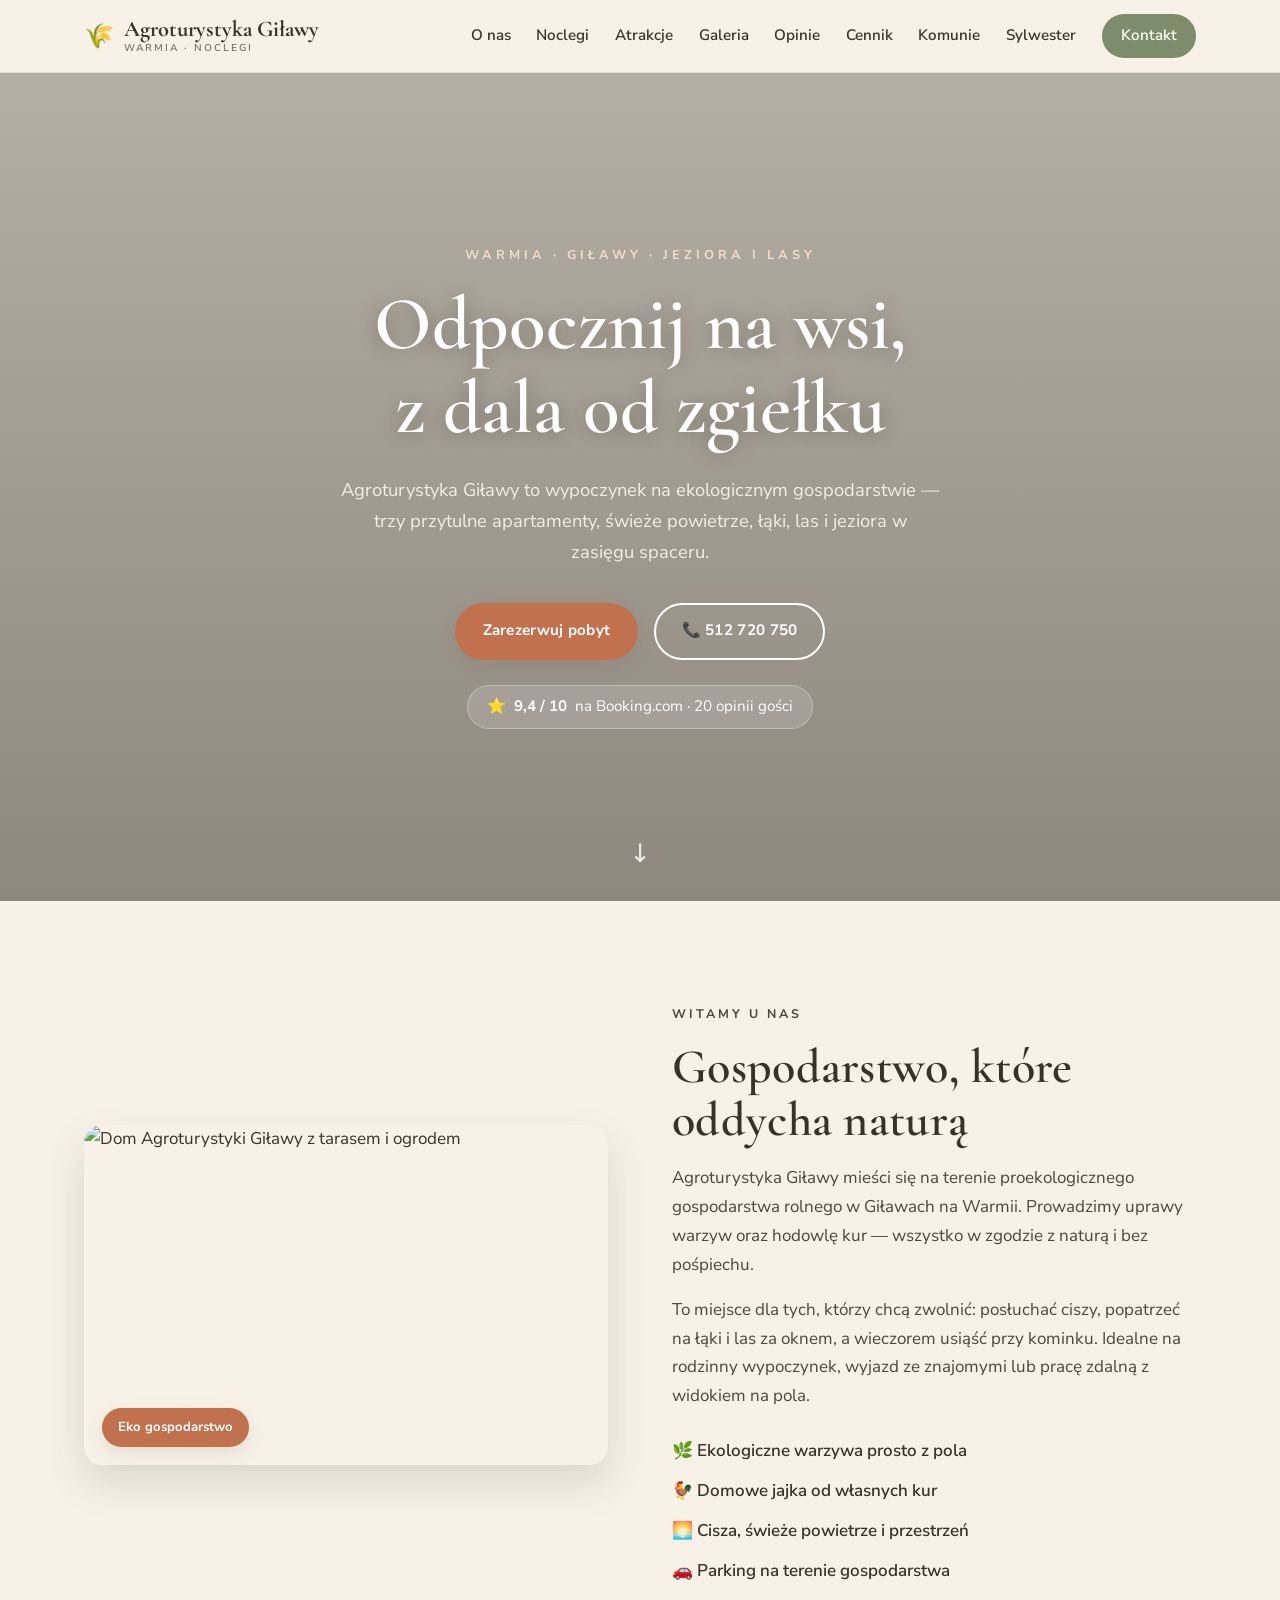
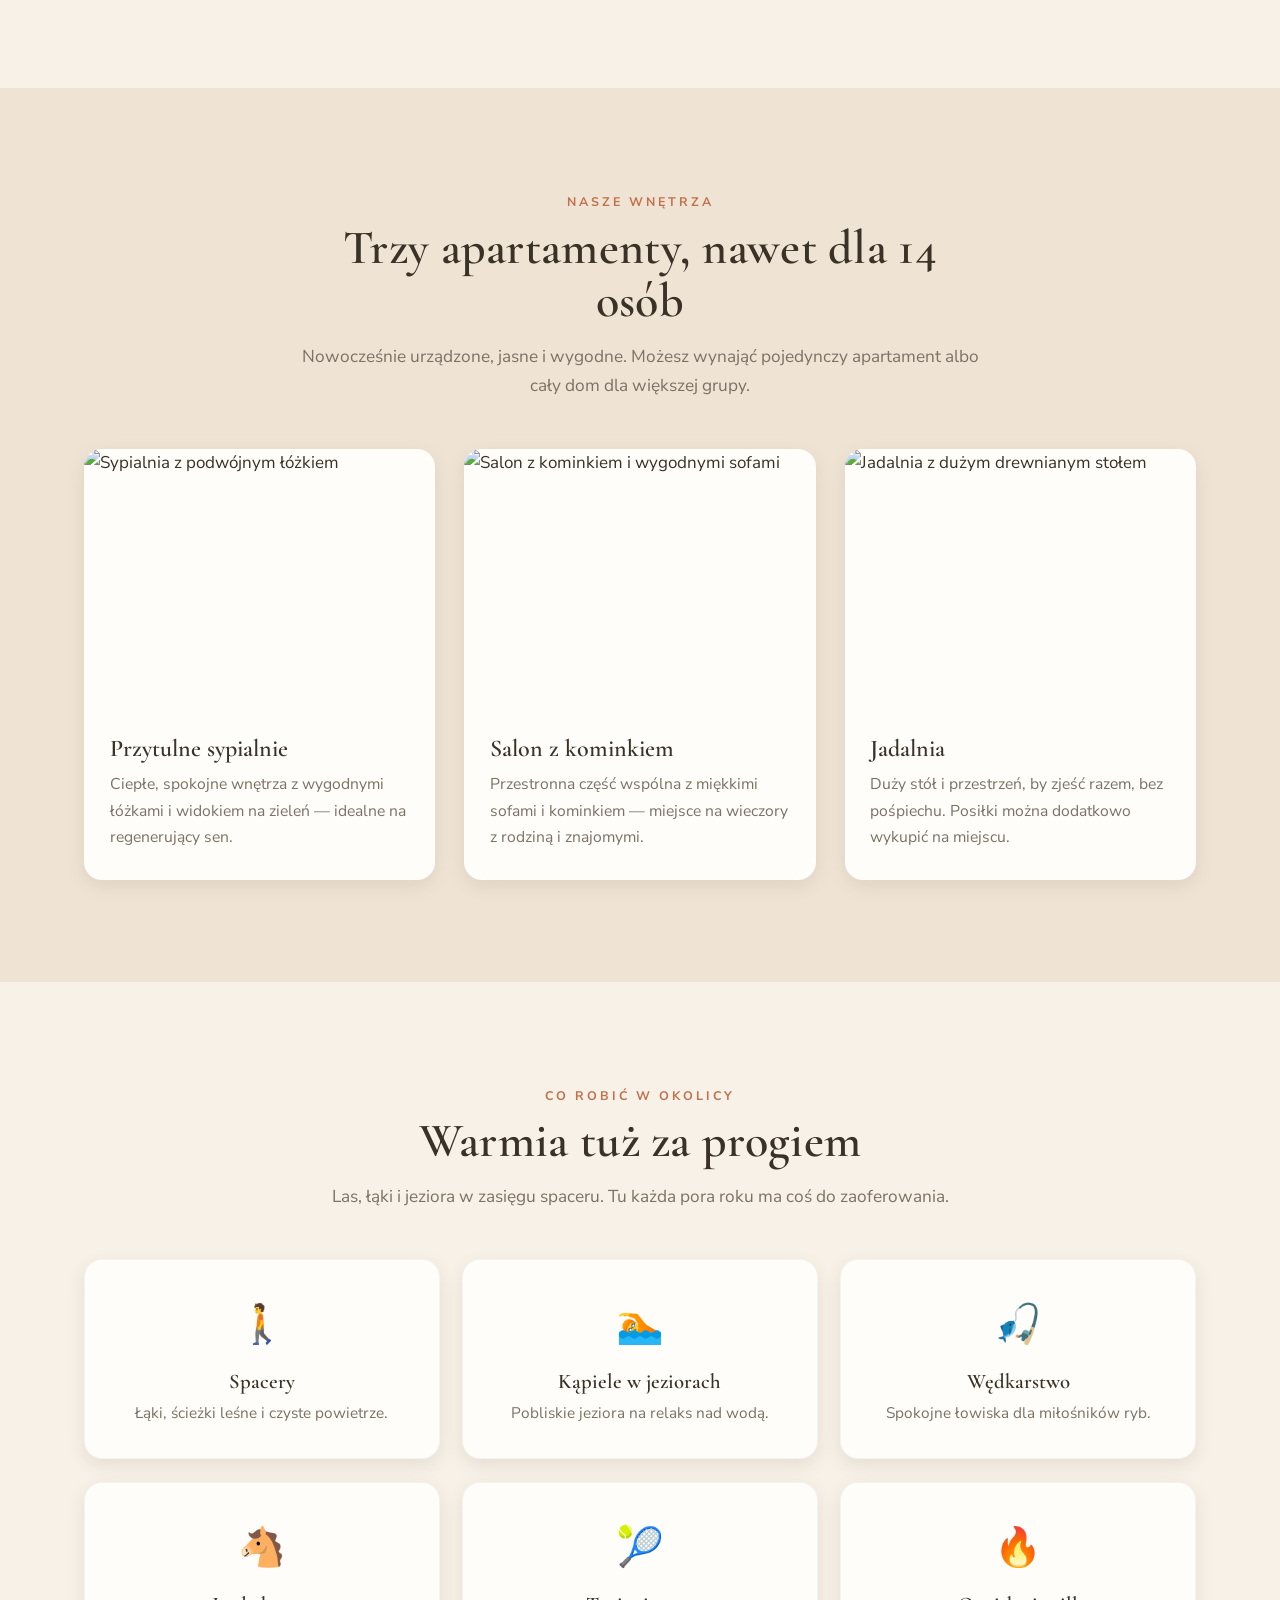
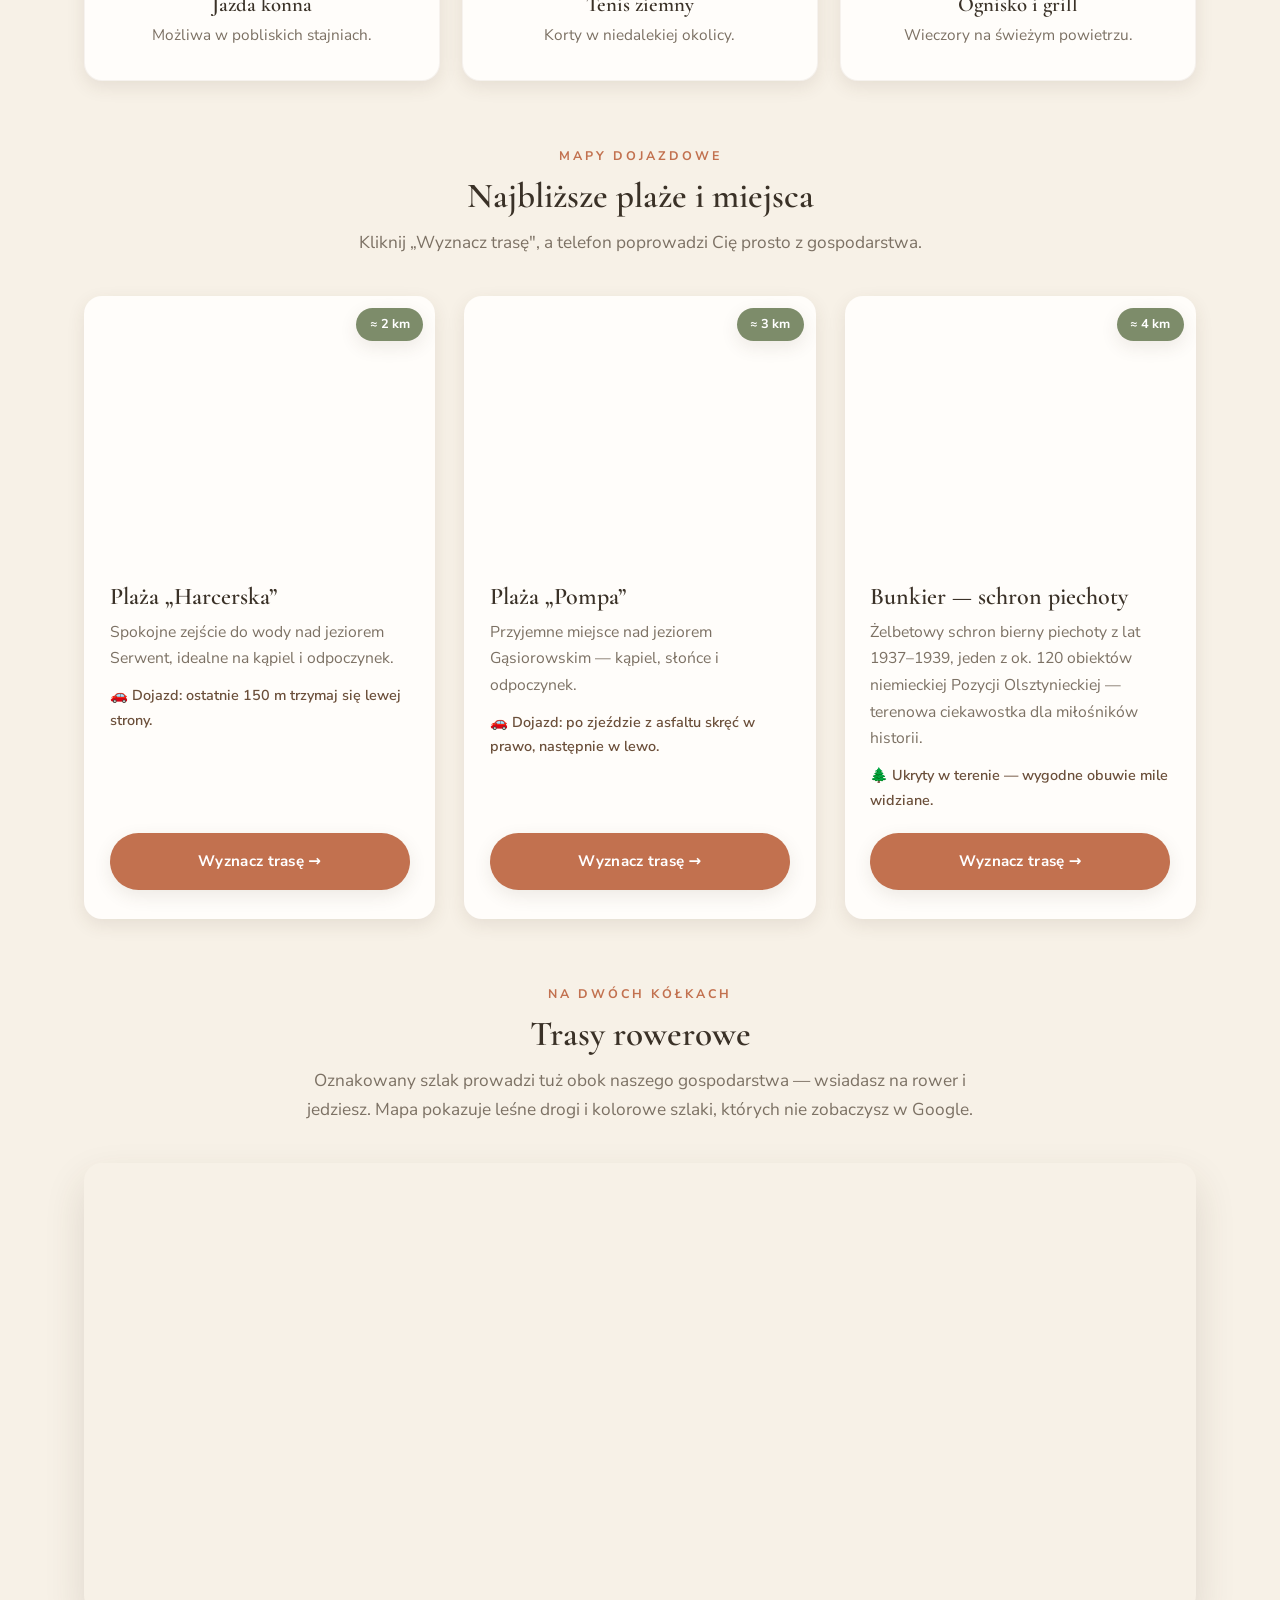
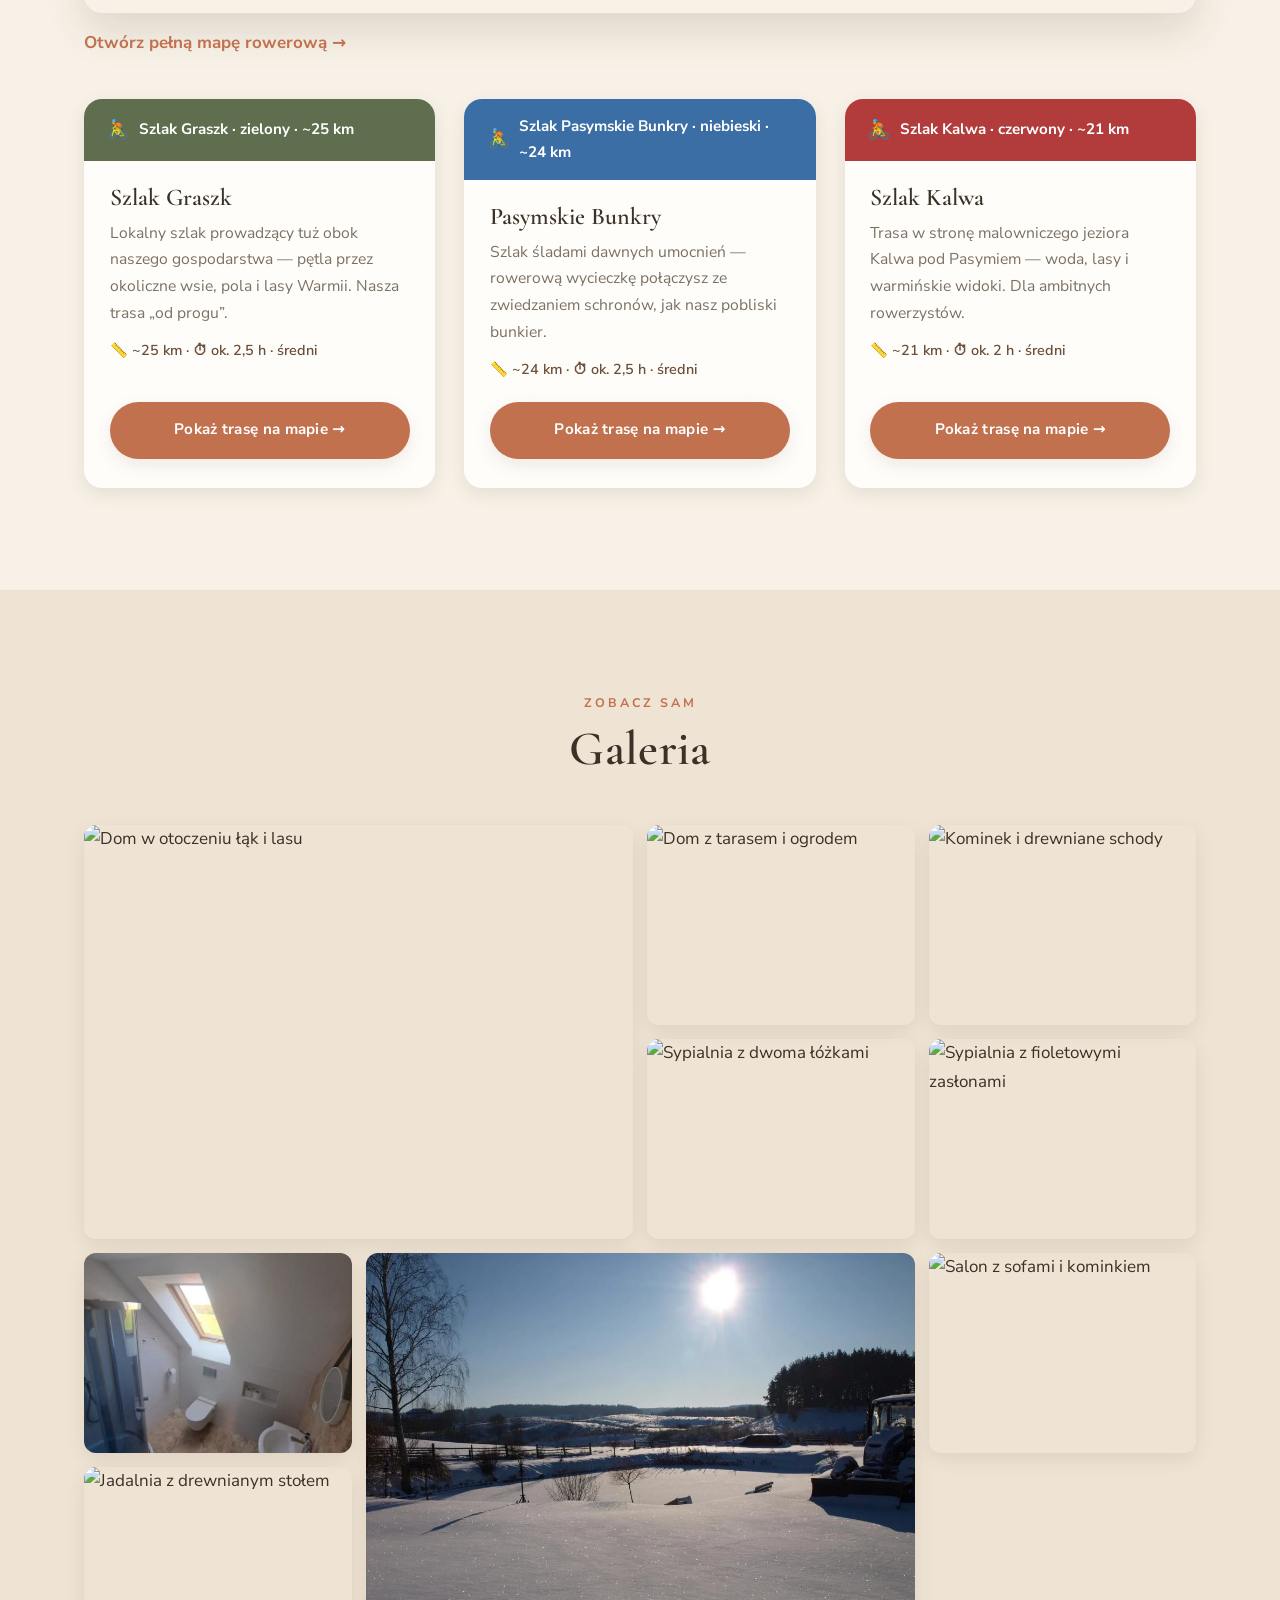
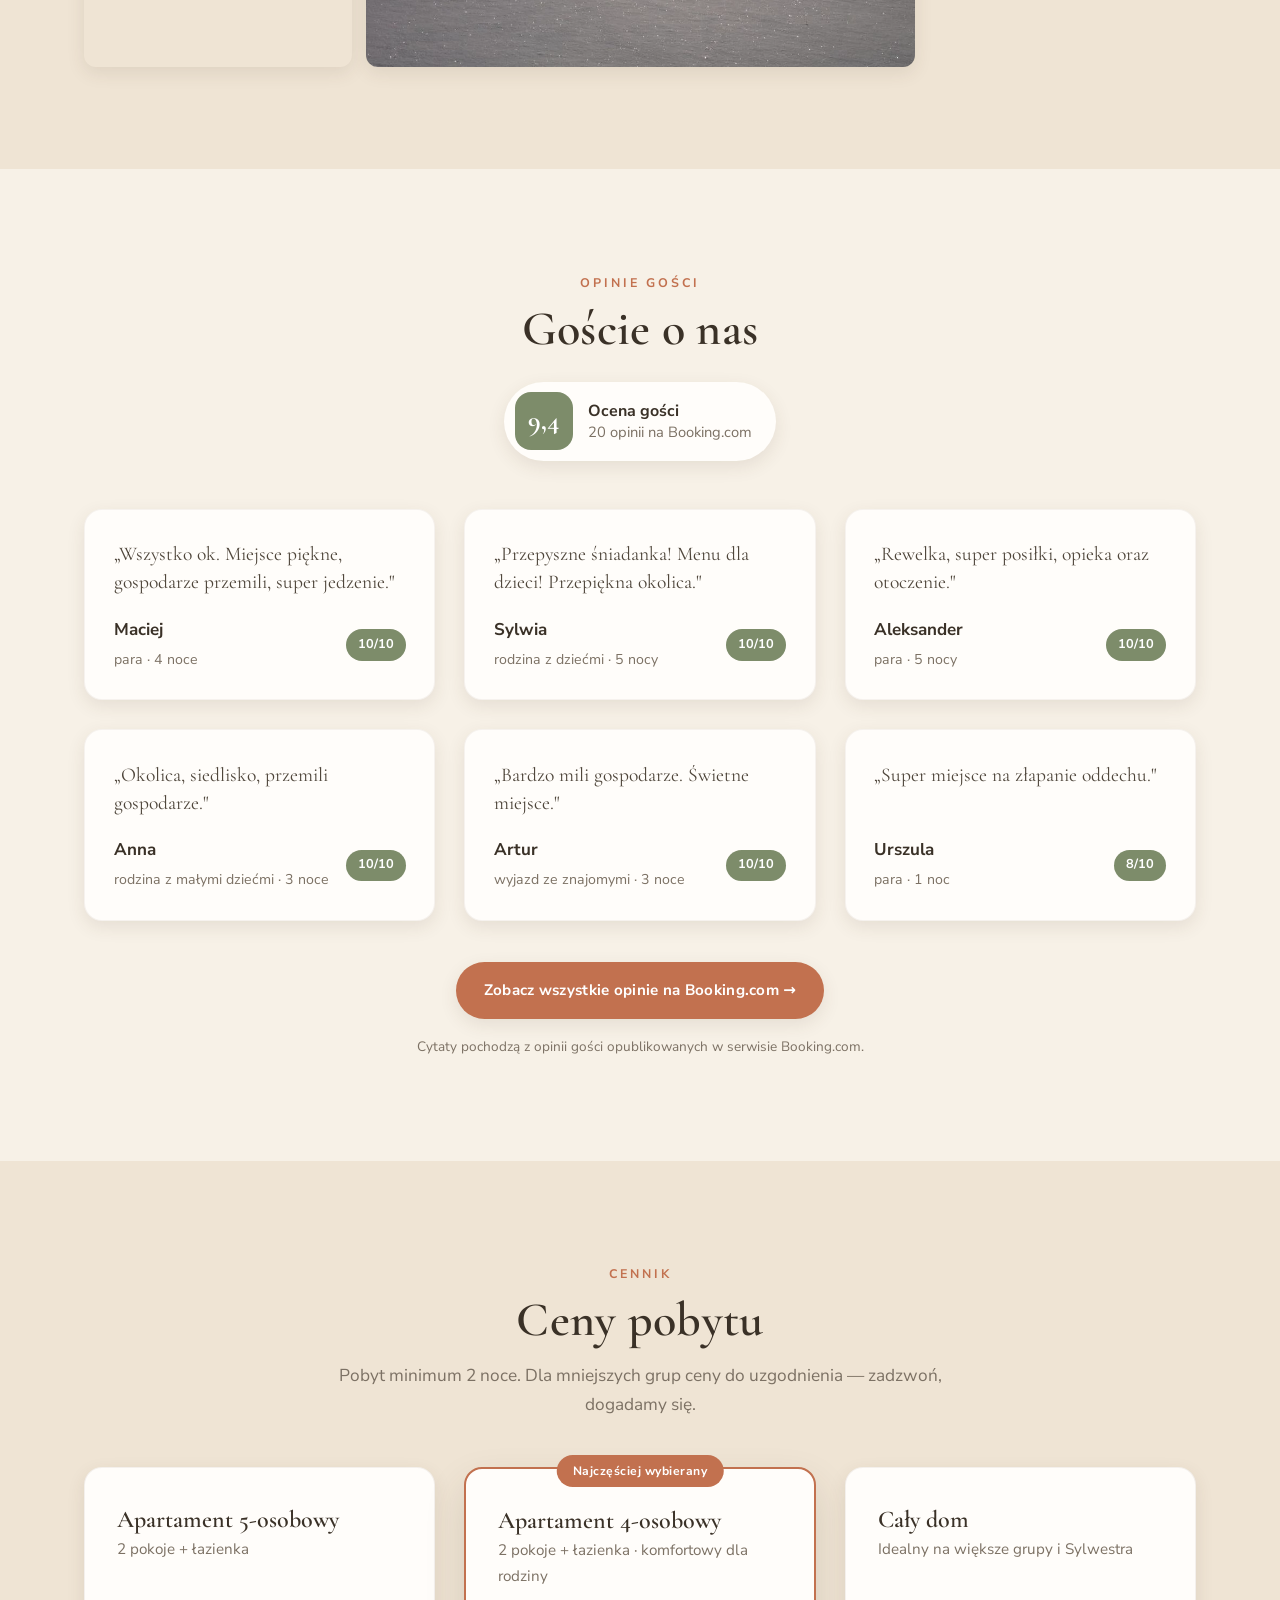
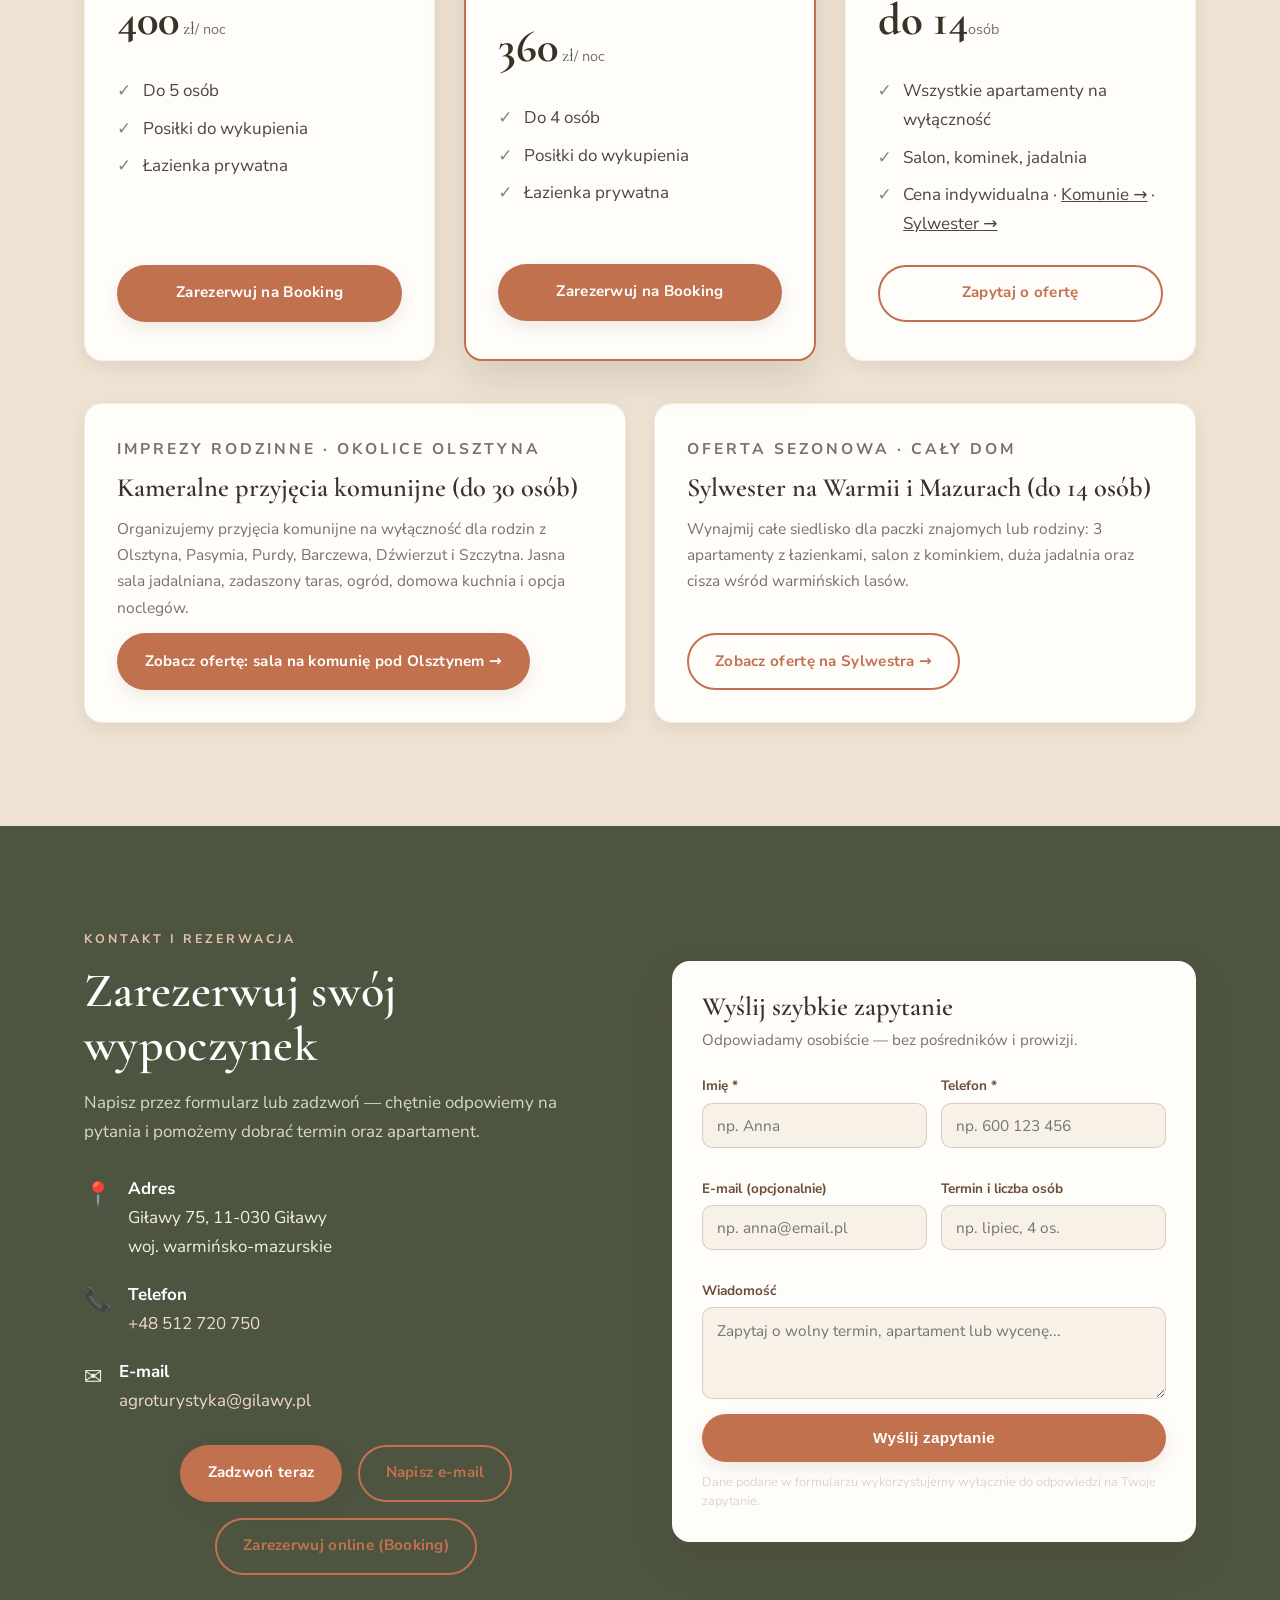
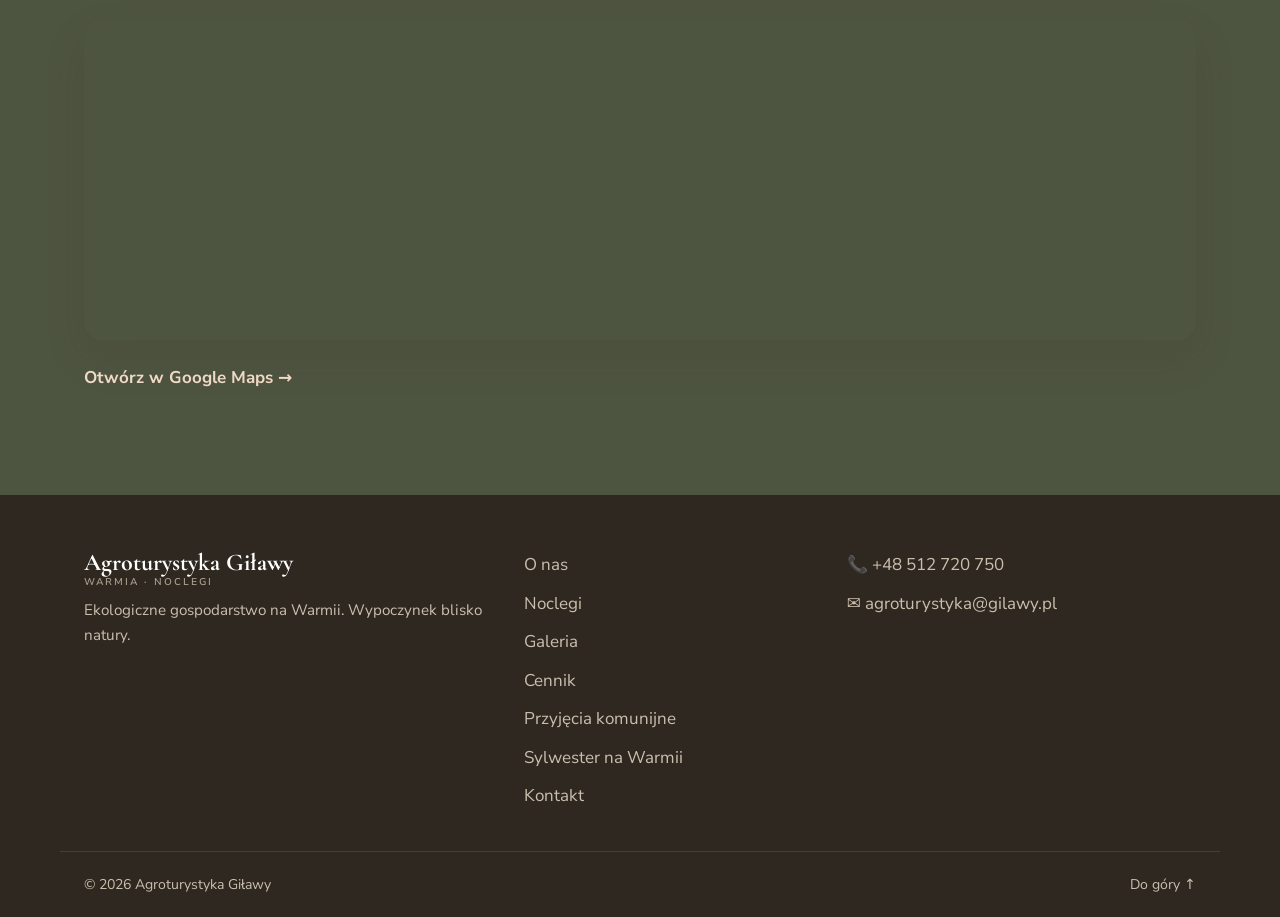
==== commit 1df3ace3: "Optymalizacja techniczna SEO pod lokalne frazy komunijne (meta, naglowki, Schema, linkowanie, sitema" ====
--- a/index.html
+++ b/index.html
@@ -51,20 +51,24 @@
   <meta name="description" content="Agroturystyka Giławy — wypoczynek w Giławach na Warmii. Trzy nowoczesne apartamenty dla 14 osób na ekologicznym gospodarstwie. Jeziora, las, cisza i wypoczynek z dala od miasta.">
   <meta name="keywords" content="Agroturystyka Giławy, nocleg Warmia, Giławy noclegi, agroturystyka Warmia i Mazury, apartamenty Giławy, wypoczynek nad jeziorem">
   <meta name="author" content="Agroturystyka Giławy">
+  <meta name="robots" content="index, follow, max-image-preview:large">
 
   <!-- Open Graph -->
+  <meta property="og:site_name" content="Agroturystyka Giławy">
   <meta property="og:title" content="Agroturystyka Giławy — Wypoczynek na Warmii">
-  <meta property="og:description" content="Trzy apartamenty dla 14 osób na ekologicznym gospodarstwie na Warmii. Jeziora, las, cisza.">
+  <meta property="og:description" content="Trzy apartamenty dla 14 osób na ekologicznym gospodarstwie na Warmii. Jeziora, las, cisza oraz kameralne przyjęcia komunijne do 30 osób.">
   <meta property="og:type" content="website">
   <meta property="og:url" content="https://gilawy.pl/">
   <meta property="og:image" content="https://gilawy.pl/assets/img/foto-06.webp">
+  <meta property="og:image:alt" content="Agroturystyka Giławy — dom w otoczeniu warmińskich łąk i lasu">
   <meta property="og:locale" content="pl_PL">
+  <meta name="twitter:card" content="summary_large_image">
 
   <link rel="canonical" href="https://gilawy.pl/">
   <link rel="icon" href="/favicon.ico" sizes="16x16 32x32 48x48">
   <link rel="apple-touch-icon" href="/apple-touch-icon.png">
   <meta name="theme-color" content="#f7f1e7">
-  <link rel="preload" as="image" href="assets/img/foto-06.webp">
+  <link rel="preload" as="image" href="assets/img/foto-06.webp" fetchpriority="high">
 
   <link rel="preconnect" href="https://fonts.googleapis.com">
   <link rel="preconnect" href="https://fonts.gstatic.com" crossorigin>
@@ -76,34 +80,53 @@
   </noscript>
   <link rel="stylesheet" href="assets/css/style.css">
 
-  <!-- Schema.org: lokalny biznes / nocleg -->
+  <!-- Schema.org: lokalny biznes / nocleg / imprezy okolicznościowe -->
   <script type="application/ld+json">
   {
     "@context": "https://schema.org",
-    "@type": "LodgingBusiness",
-    "name": "Agroturystyka Giławy",
-    "description": "Agroturystyka na ekologicznym gospodarstwie rolnym. Trzy apartamenty dla 14 osób, jeziora i lasy Warmii.",
-    "image": "https://gilawy.pl/assets/img/foto-06.webp",
-    "url": "https://gilawy.pl/",
-    "sameAs": ["https://www.booking.com/hotel/pl/agroturystyka-gilawy.pl.html"],
-    "telephone": "+48512720750",
-    "email": "agroturystyka@gilawy.pl",
-    "address": {
-      "@type": "PostalAddress",
-      "streetAddress": "Giławy 75",
-      "postalCode": "11-030",
-      "addressLocality": "Giławy",
-      "addressRegion": "warmińsko-mazurskie",
-      "addressCountry": "PL"
-    },
-    "petsAllowed": true,
-    "numberOfRooms": 3,
-    "aggregateRating": {
-      "@type": "AggregateRating",
-      "ratingValue": "9.4",
-      "bestRating": "10",
-      "reviewCount": "20"
-    }
+    "@graph": [
+      {
+        "@type": "WebSite",
+        "@id": "https://gilawy.pl/#website",
+        "url": "https://gilawy.pl/",
+        "name": "Agroturystyka Giławy",
+        "inLanguage": "pl-PL"
+      },
+      {
+        "@type": ["LodgingBusiness", "EventVenue"],
+        "@id": "https://gilawy.pl/#venue",
+        "name": "Agroturystyka Giławy",
+        "description": "Agroturystyka na ekologicznym gospodarstwie rolnym w Giławach na Warmii (gm. Purda). Trzy apartamenty dla 14 osób oraz kameralne przyjęcia komunijne do 30 osób na wyłączność.",
+        "image": "https://gilawy.pl/assets/img/foto-06.webp",
+        "url": "https://gilawy.pl/",
+        "sameAs": ["https://www.booking.com/hotel/pl/agroturystyka-gilawy.pl.html"],
+        "hasMap": "https://www.google.com/maps/search/?api=1&query=53.72653514861423%2C20.7880292513791",
+        "telephone": "+48512720750",
+        "email": "agroturystyka@gilawy.pl",
+        "address": {
+          "@type": "PostalAddress",
+          "streetAddress": "Giławy 75",
+          "postalCode": "11-030",
+          "addressLocality": "Giławy",
+          "addressRegion": "warmińsko-mazurskie",
+          "addressCountry": "PL"
+        },
+        "geo": {
+          "@type": "GeoCoordinates",
+          "latitude": 53.726535,
+          "longitude": 20.788029
+        },
+        "petsAllowed": true,
+        "numberOfRooms": 3,
+        "maximumAttendeeCapacity": 30,
+        "aggregateRating": {
+          "@type": "AggregateRating",
+          "ratingValue": "9.4",
+          "bestRating": "10",
+          "reviewCount": "20"
+        }
+      }
+    ]
   }
   </script>
 </head>
@@ -460,6 +483,21 @@
           <a href="#kontakt" class="btn btn-ghost btn-block">Zapytaj o ofertę</a>
         </div>
       </div>
+
+      <div class="special-offers" aria-label="Oferty specjalne na wyłączność">
+        <article class="special-card">
+          <p class="kicker">Imprezy rodzinne · okolice Olsztyna</p>
+          <h3>Kameralne przyjęcia komunijne (do 30 osób)</h3>
+          <p>Organizujemy przyjęcia komunijne na wyłączność dla rodzin z Olsztyna, Pasymia, Purdy, Barczewa, Dźwierzut i Szczytna. Jasna sala jadalniana, zadaszony taras, ogród, domowa kuchnia i opcja noclegów.</p>
+          <a href="komunia.html" class="btn btn-primary">Zobacz ofertę: sala na komunię pod Olsztynem →</a>
+        </article>
+        <article class="special-card">
+          <p class="kicker">Oferta sezonowa · cały dom</p>
+          <h3>Sylwester na Warmii i Mazurach (do 14 osób)</h3>
+          <p>Wynajmij całe siedlisko dla paczki znajomych lub rodziny: 3 apartamenty z łazienkami, salon z kominkiem, duża jadalnia oraz cisza wśród warmińskich lasów.</p>
+          <a href="sylwester.html" class="btn btn-ghost">Zobacz ofertę na Sylwestra →</a>
+        </article>
+      </div>
     </div>
   </section>
 
@@ -540,6 +578,8 @@
         <a href="#noclegi">Noclegi</a>
         <a href="#galeria">Galeria</a>
         <a href="#cennik">Cennik</a>
+        <a href="komunia.html">Przyjęcia komunijne</a>
+        <a href="sylwester.html">Sylwester na Warmii</a>
         <a href="#kontakt">Kontakt</a>
       </div>
       <div class="footer-contact">
--- a/assets/css/style.css
+++ b/assets/css/style.css
@@ -295,6 +295,17 @@
 .price-card ul li::before { content: "✓"; position: absolute; left: 0; color: var(--sage); font-weight: 800; }
 .price-card .btn { margin-top: auto; }
 
+.special-offers { display: grid; grid-template-columns: repeat(2, 1fr); gap: 1.8rem; margin-top: 2.6rem; }
+.special-card {
+  background: var(--white); border-radius: var(--radius); padding: 2rem;
+  box-shadow: var(--shadow-sm); border: 1px solid rgba(107,79,58,.1);
+  display: flex; flex-direction: column; align-items: flex-start; gap: .75rem;
+}
+.special-card .kicker { margin-bottom: 0; }
+.special-card h3 { font-size: 1.65rem; }
+.special-card p { color: var(--muted); font-size: .97rem; }
+.special-card .btn { margin-top: auto; }
+
 /* ---------- CONTACT ---------- */
 .section-contact { background: var(--olive); color: #f4efe6; }
 .section-contact h2, .section-contact .kicker { color: #fff; }
@@ -424,7 +435,7 @@
 
 @media (max-width: 600px) {
   body { font-size: 16px; }
-  .cards, .amen-grid, .price-grid, .places, .reviews, .cf-grid { grid-template-columns: 1fr; }
+  .cards, .amen-grid, .price-grid, .places, .reviews, .cf-grid, .special-offers { grid-template-columns: 1fr; }
   .contact-form-card { padding: 1.5rem 1.25rem; }
   .gallery { grid-template-columns: repeat(2, 1fr); grid-auto-rows: 150px; }
   .g-wide { grid-column: span 2; grid-row: span 1; }
